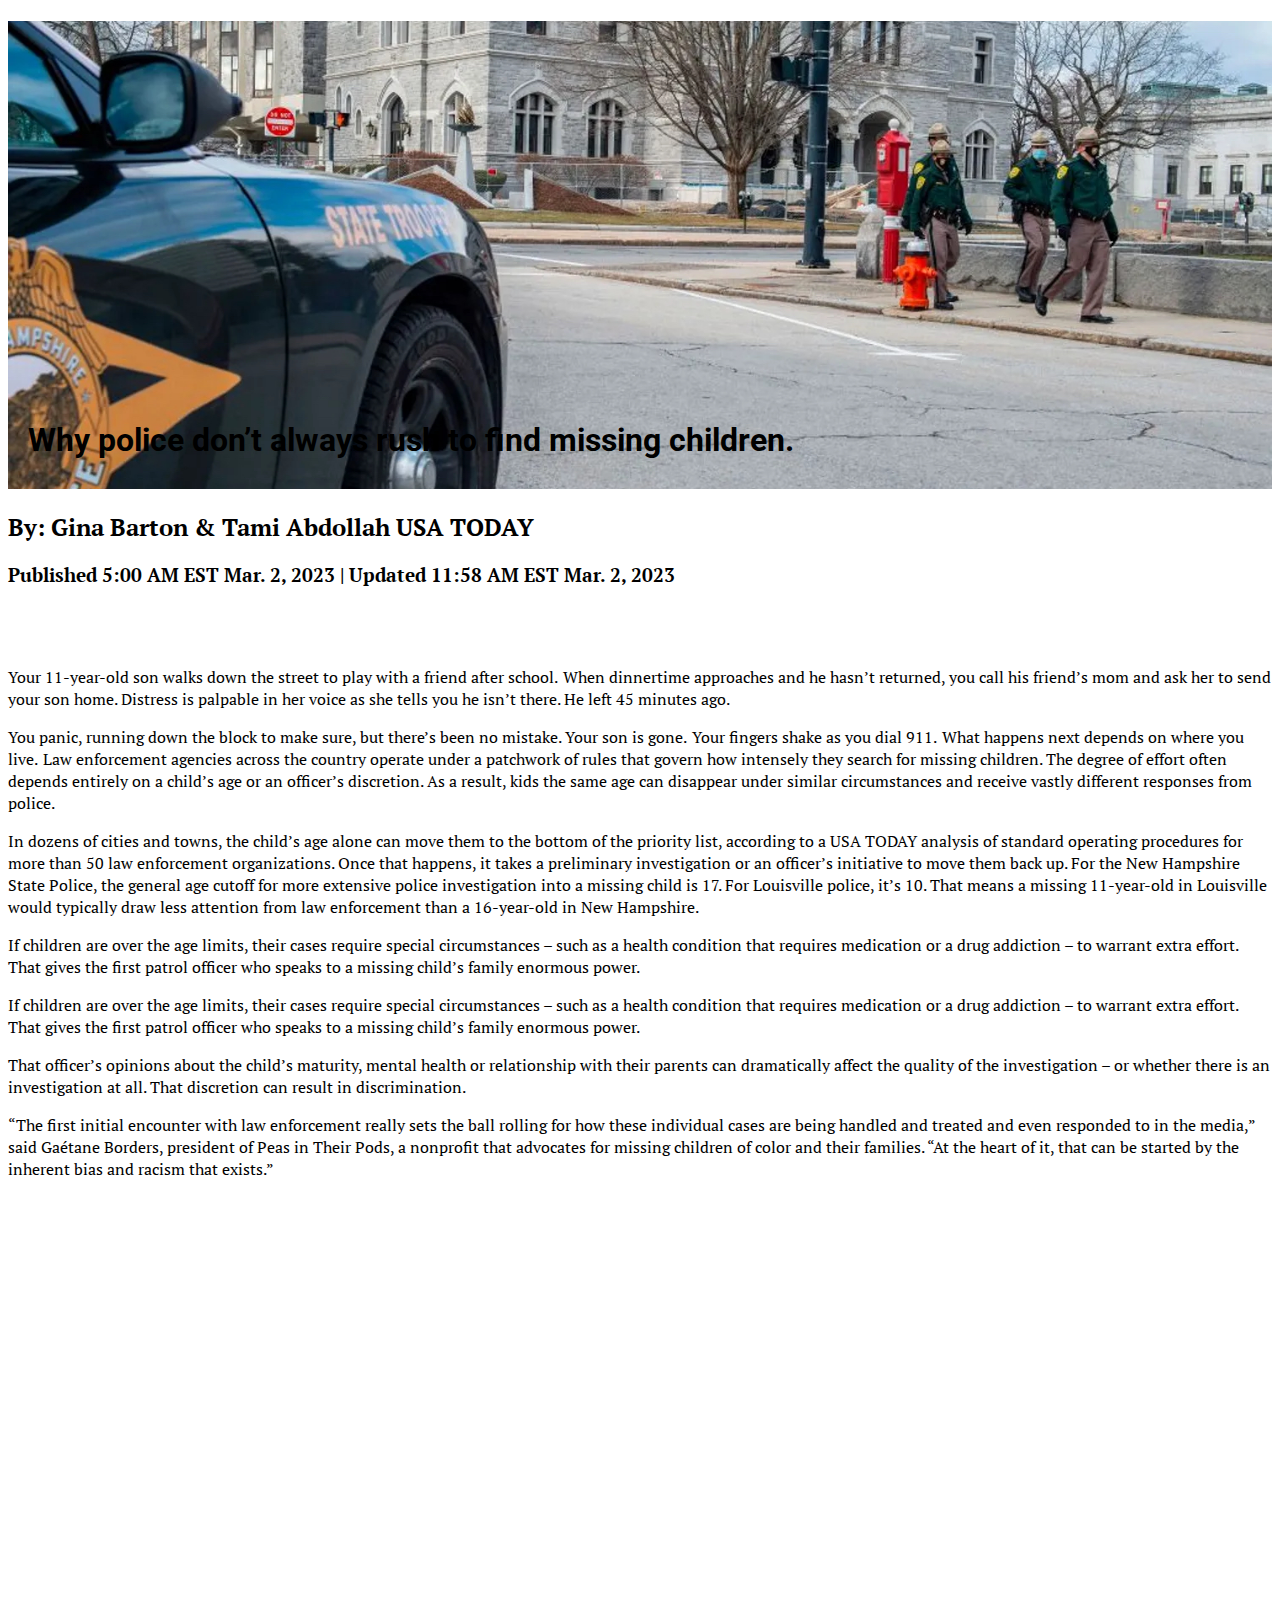
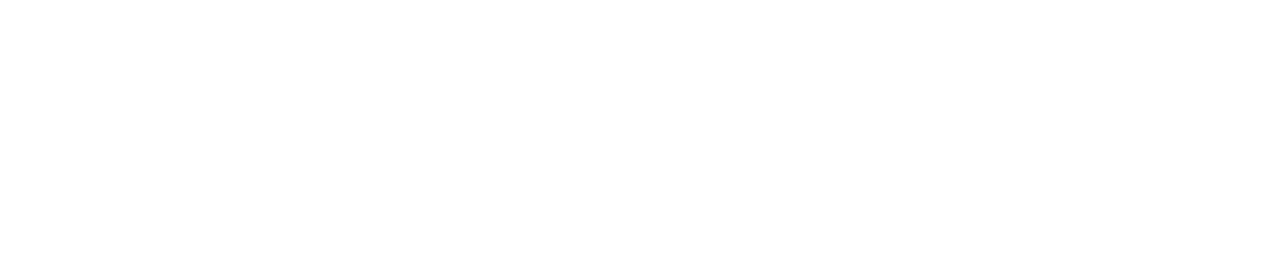
==== final-project/index.html @ adb97a61 "updatess" ====
<!DOCTYPE html>
<html lang="en">
    
<head>
<meta charset="utf-8">
<meta name="viewport" content="width=device-width, initial-scale=1, shrink-to-fit=no">
<meta name="description" content= "In dozens of cities and towns, a missing child’s age alone can move them to the bottom of the priority list for police.">
    <title> Tara Goldstein Final Project</title>
    
<!-- Bootstrap CSS and JavaScript -->
<link href="https://cdn.jsdelivr.net/npm/bootstrap@5.0.1/dist/css/bootstrap.min.css" rel="stylesheet" integrity="sha384-+0n0xVW2eSR5OomGNYDnhzAbDsOXxcvSN1TPprVMTNDbiYZCxYbOOl7+AMvyTG2x" crossorigin="anonymous">
<script src="https://cdn.jsdelivr.net/npm/bootstrap@5.0.1/dist/js/bootstrap.bundle.min.js" integrity="sha384-gtEjrD/SeCtmISkJkNUaaKMoLD0//ElJ19smozuHV6z3Iehds+3Ulb9Bn9Plx0x4" crossorigin="anonymous"></script>
<link rel="stylesheet" href="https://cdn.jsdelivr.net/npm/bootstrap-icons@1.5.0/font/bootstrap-icons.css">

<link rel="preconnect" href="https://fonts.googleapis.com">
<link rel="preconnect" href="https://fonts.gstatic.com" crossorigin>
<link href="https://fonts.googleapis.com/css2?family=PT+Serif&family=Roboto:wght@500&display=swap" rel="stylesheet">

<link href="style.css" rel="stylesheet">

</head>
    
<body>
    
    <div class="container-fluid topper">
        <div class="row">
            <div class="col">
                <h1>Why police don’t always rush to find missing children.</h1> 
            </div>
        </div>
    </div>
    
    <div class= "container body"> 
        <div class="row">
            <div class="col"> </div>
    <h2> By: Gina Barton & Tami Abdollah USA TODAY </h2>
    <h3> Published 5:00 AM EST Mar. 2, 2023 | Updated 11:58 AM EST Mar. 2, 2023 </h3>
            <br>
            <br>
        <p>Your 11-year-old son walks down the street to play with a friend after school.   When dinnertime approaches and he hasn’t returned, you call his friend’s mom and ask her to send your son home. Distress is palpable in her voice as she tells you he isn’t there. He left 45 minutes ago.</p>

            <p>You panic, running down the block to make sure, but there’s been no mistake. Your son is gone.   Your fingers shake as you dial 911.   What happens next depends on where you live.   Law enforcement agencies across the country operate under a patchwork of rules that govern how intensely they search for missing children. The degree of effort often depends entirely on a child’s age or an officer’s discretion. As a result, kids the same age can disappear under similar circumstances and receive vastly different responses from police.</p>
            
            <p>In dozens of cities and towns, the child’s age alone can move them to the bottom of the priority list, according to a USA TODAY analysis of standard operating procedures for more than 50 law enforcement organizations. Once that happens, it takes a preliminary investigation or an officer’s initiative to move them back up. For the New Hampshire State Police, the general age cutoff for more extensive police investigation into a missing child is 17. For Louisville police, it’s 10. That means a missing 11-year-old in Louisville would typically draw less attention from law enforcement than a 16-year-old in New Hampshire.</p>

            <p>If children are over the age limits, their cases require special circumstances – such as a health condition that requires medication or a drug addiction – to warrant extra effort. That gives the first patrol officer who speaks to a missing child’s family enormous power.</p>

            <p>If children are over the age limits, their cases require special circumstances – such as a health condition that requires medication or a drug addiction – to warrant extra effort. That gives the first patrol officer who speaks to a missing child’s family enormous power.</p>  

            <p>That officer’s opinions about the child’s maturity, mental health or relationship with their parents can dramatically affect the quality of the investigation – or whether there is an investigation at all. That discretion can result in discrimination.</p>  

            <p>“The first initial encounter with law enforcement really sets the ball rolling for how these individual cases are being handled and treated and even responded to in the media,” said Gaétane Borders, president of Peas in Their Pods, a nonprofit that advocates for missing children of color and their families.  “At the heart of it, that can be started by the inherent bias and racism that exists.”  </p>
    </div>
         </div>
    
    
    
    
    <iframe src='https://cdn.knightlab.com/libs/timeline3/latest/embed/index.html?source=1-eSvM4ATplZU1wriOoy-q2XHXHst2u7ScorMmj0eoJI&font=Default&lang=en&initial_zoom=2&height=650' width='100%' height='650' webkitallowfullscreen mozallowfullscreen allowfullscreen frameborder='0'></iframe>
    
    
</body>
    
</html>
---- final-project/style.css ----
@media { 


    .lead {
        width: 100%
    }

    .topper {
        background-image: url(8d060352-dba2-4e14-9d0f-990b9d16fed7-GettyImages-1230638928.jpg) ;
        background-size: cover ;
        background-position: center
    }


    h1 {
        padding: 400px 0px 30px 20px; 
        font-family: 'Roboto', sans-serif;
    }


    .body {
        font-family: 'PT Serif', serif;
    }







}








@media (min-width:576px) {
    
}


@media (min-width:992px) { 
might not need 
}


@media (min-width:1200px) {
    
    
}
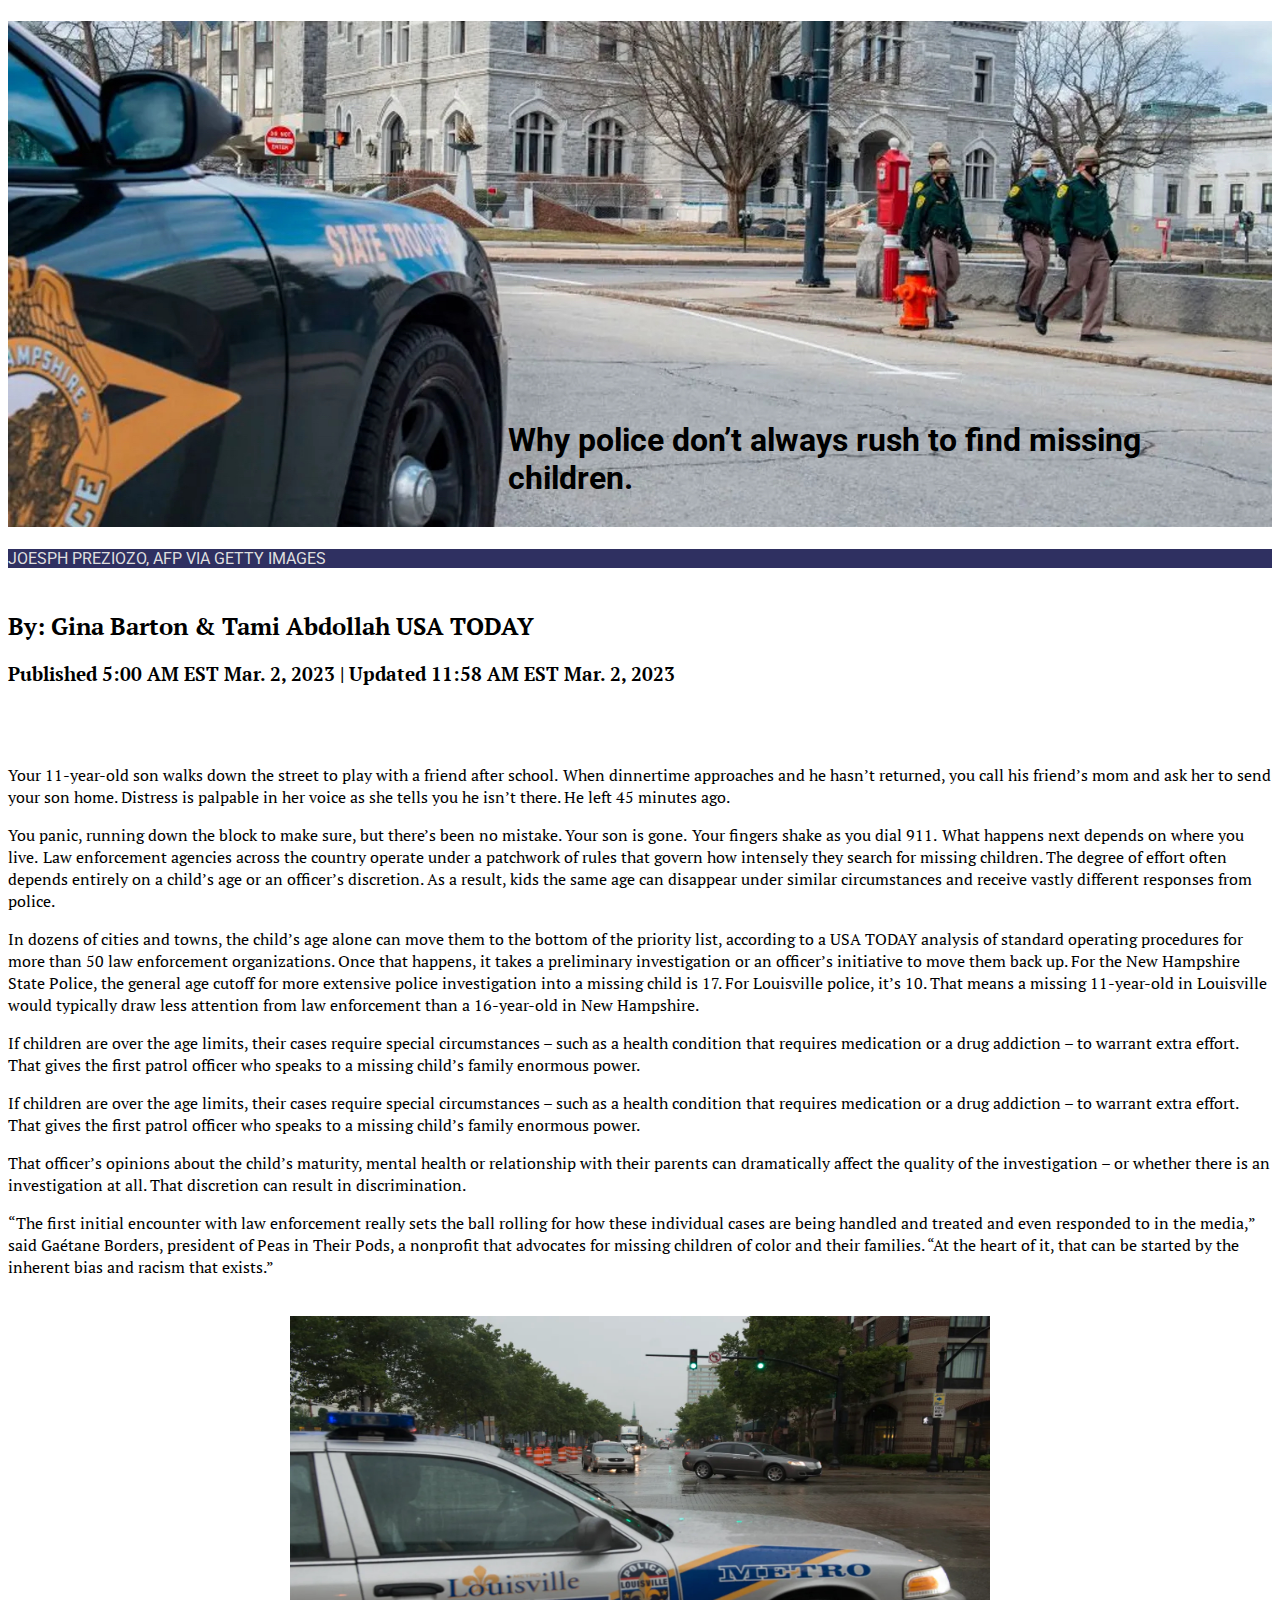
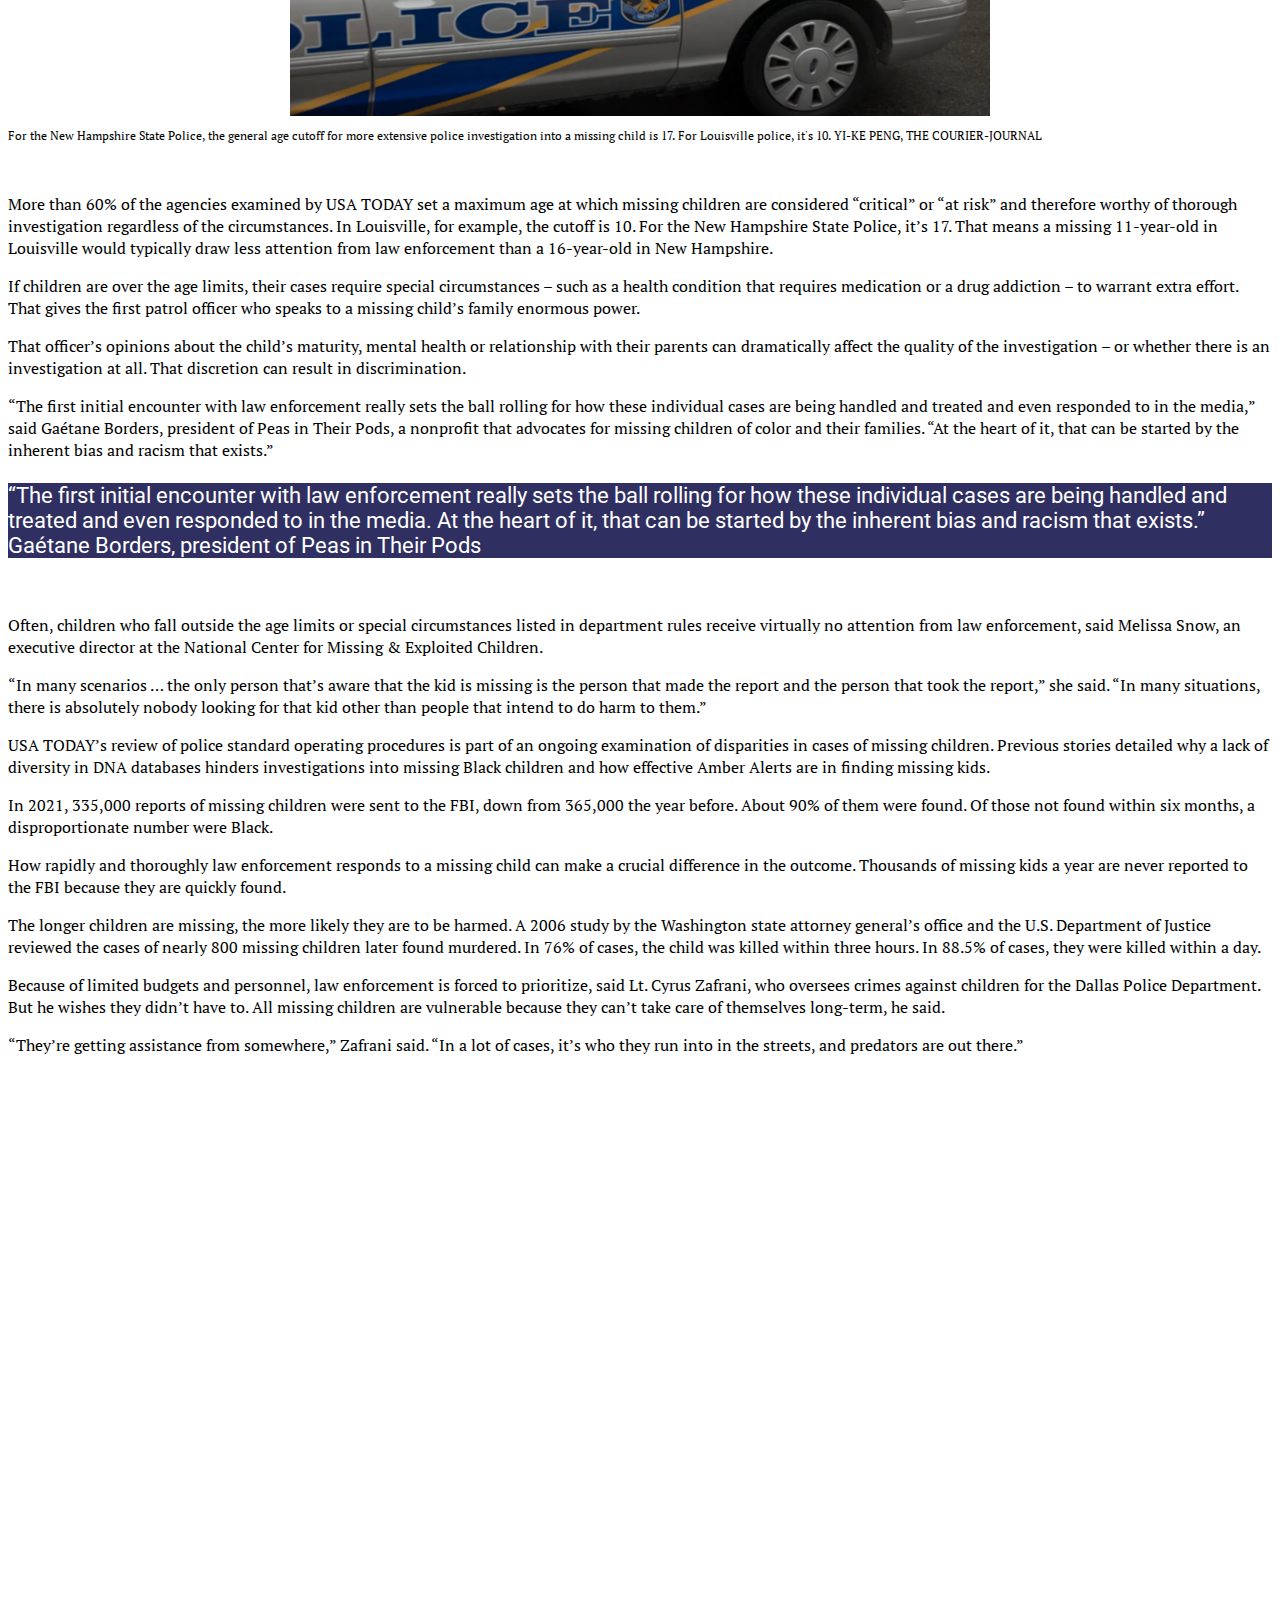
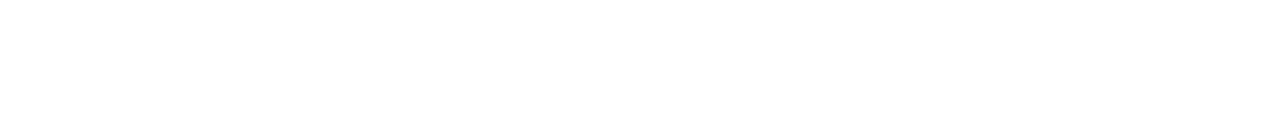
==== commit f4b22d25: "neww" ====
--- a/final-project/index.html
+++ b/final-project/index.html
@@ -24,15 +24,22 @@
     
     <div class="container-fluid topper">
         <div class="row">
-            <div class="col">
+            <div class="col-sm-12">
                 <h1>Why police don’t always rush to find missing children.</h1> 
             </div>
         </div>
     </div>
     
+     <div class="row" id="navigation">
+        <div class="col" >
+            JOESPH PREZIOZO, AFP VIA GETTY IMAGES
+         </div>
+         </div>
+            
     <div class= "container body"> 
         <div class="row">
             <div class="col"> </div>
+            <br>
     <h2> By: Gina Barton & Tami Abdollah USA TODAY </h2>
     <h3> Published 5:00 AM EST Mar. 2, 2023 | Updated 11:58 AM EST Mar. 2, 2023 </h3>
             <br>
@@ -50,11 +57,45 @@
             <p>That officer’s opinions about the child’s maturity, mental health or relationship with their parents can dramatically affect the quality of the investigation – or whether there is an investigation at all. That discretion can result in discrimination.</p>  
 
             <p>“The first initial encounter with law enforcement really sets the ball rolling for how these individual cases are being handled and treated and even responded to in the media,” said Gaétane Borders, president of Peas in Their Pods, a nonprofit that advocates for missing children of color and their families.  “At the heart of it, that can be started by the inherent bias and racism that exists.”  </p>
+            <br>
     </div>
+         <img src=lousiville-cop.jpg alt="Cop Car" width="700" height="400" class="center">
+         <p class= "caption"> For the New Hampshire State Police, the general age cutoff for more extensive police investigation into a missing child is 17. For Louisville police, it's 10. YI-KE PENG, THE COURIER-JOURNAL </p>
+        <br>
          </div>
     
+    <div class= "container body"> 
+        <div class="row">
+            <div class="col"> </div>
+        <p>More than 60% of the agencies examined by USA TODAY set a maximum age at which missing children are considered “critical” or “at risk” and therefore worthy of thorough investigation regardless of the circumstances. In Louisville, for example, the cutoff is 10. For the New Hampshire State Police, it’s 17. That means a missing 11-year-old in Louisville would typically draw less attention from law enforcement than a 16-year-old in New Hampshire.  </p>
+        <p>If children are over the age limits, their cases require special circumstances – such as a health condition that requires medication or a drug addiction – to warrant extra effort. That gives the first patrol officer who speaks to a missing child’s family enormous power.  </p>
+        <p>That officer’s opinions about the child’s maturity, mental health or relationship with their parents can dramatically affect the quality of the investigation – or whether there is an investigation at all. That discretion can result in discrimination.  </p>
+        <p>“The first initial encounter with law enforcement really sets the ball rolling for how these individual cases are being handled and treated and even responded to in the media,” said Gaétane Borders, president of Peas in Their Pods, a nonprofit that advocates for missing children of color and their families.  “At the heart of it, that can be started by the inherent bias and racism that exists.”  </p>
+        </div> </div>
     
     
+     <div class= "container pullquote"> 
+        <div class="row">
+            <div class="col"> </div>
+            <p>“The first initial encounter with law enforcement really sets the ball rolling for how these individual cases are being handled and treated and even responded to in the media. At the heart of it, that can be started by the inherent bias and racism that exists.”  
+                Gaétane Borders, president of Peas in Their Pods </p>
+        </div> </div>
+    <br> 
+    
+     <div class= "container body"> 
+        <div class="row">
+            <div class="col"> </div>
+            <p>Often, children who fall outside the age limits or special circumstances listed in department rules receive virtually no attention from law enforcement, said Melissa Snow, an executive director at the National Center for Missing & Exploited Children.  </p>
+            <p>“In many scenarios … the only person that’s aware that the kid is missing is the person that made the report and the person that took the report,” she said. “In many situations, there is absolutely nobody looking for that kid other than people that intend to do harm to them.” </p>
+            <p>USA TODAY’s review of police standard operating procedures is part of an ongoing examination of disparities in cases of missing children. Previous stories detailed why a lack of diversity in DNA databases hinders investigations into missing Black children and how effective Amber Alerts are in finding missing kids.    </p>
+            <p>In 2021, 335,000 reports of missing children were sent to the FBI, down from 365,000 the year before. About 90% of them were found. Of those not found within six months, a disproportionate number were Black. </p>
+            <p>How rapidly and thoroughly law enforcement responds to a missing child can make a crucial difference in the outcome. Thousands of missing kids a year are never reported to the FBI because they are quickly found.  </p>
+            <p>The longer children are missing, the more likely they are to be harmed. A 2006 study by the Washington state attorney general’s office and the U.S. Department of Justice reviewed the cases of nearly 800 missing children later found murdered. In 76% of cases, the child was killed within three hours. In 88.5% of cases, they were killed within a day.    </p>
+            <p>Because of limited budgets and personnel, law enforcement is forced to prioritize, said Lt. Cyrus Zafrani, who oversees crimes against children for the Dallas Police Department. But he wishes they didn’t have to. All missing children are vulnerable because they can’t take care of themselves long-term, he said. </p>
+            <p>“They’re getting assistance from somewhere,” Zafrani said. “In a lot of cases, it’s who they run into in the streets, and predators are out there.”    </p>
+     
+            
+        </div> </div>
     
     <iframe src='https://cdn.knightlab.com/libs/timeline3/latest/embed/index.html?source=1-eSvM4ATplZU1wriOoy-q2XHXHst2u7ScorMmj0eoJI&font=Default&lang=en&initial_zoom=2&height=650' width='100%' height='650' webkitallowfullscreen mozallowfullscreen allowfullscreen frameborder='0'></iframe>
     
--- a/final-project/style.css
+++ b/final-project/style.css
@@ -10,28 +10,47 @@
         background-size: cover ;
         background-position: center
     }
-
-
+    
     h1 {
-        padding: 400px 0px 30px 20px; 
+        padding: 400px 0px 30px 500px; 
         font-family: 'Roboto', sans-serif;
+    }
+    
+     #navigation {
+        background-color: #2f3061 ;
+        color: #dfdfdf ;
+        font-family: 'Roboto', sans-serif;   
     }
 
 
-    .body {
+ .body {
         font-family: 'PT Serif', serif;
     }
 
 
-
-
-
-
-
+.center {
+  display: block;
+  margin-left: auto;
+  margin-right: auto;
 }
-
-
-
+    
+    .caption {
+        font-size: 12px ;
+        align-content: center ;
+    }
+    
+    .pullquote {
+        background-color: #2f3061 ;
+        color: white ;
+        font-size: 22px ;
+        font-family: 'Roboto', sans-serif;
+    }
+    
+   
+    
+    
+    
+}
 
 
 
@@ -43,7 +62,8 @@
 
 
 @media (min-width:992px) { 
-might not need 
+
+    
 }
 
 
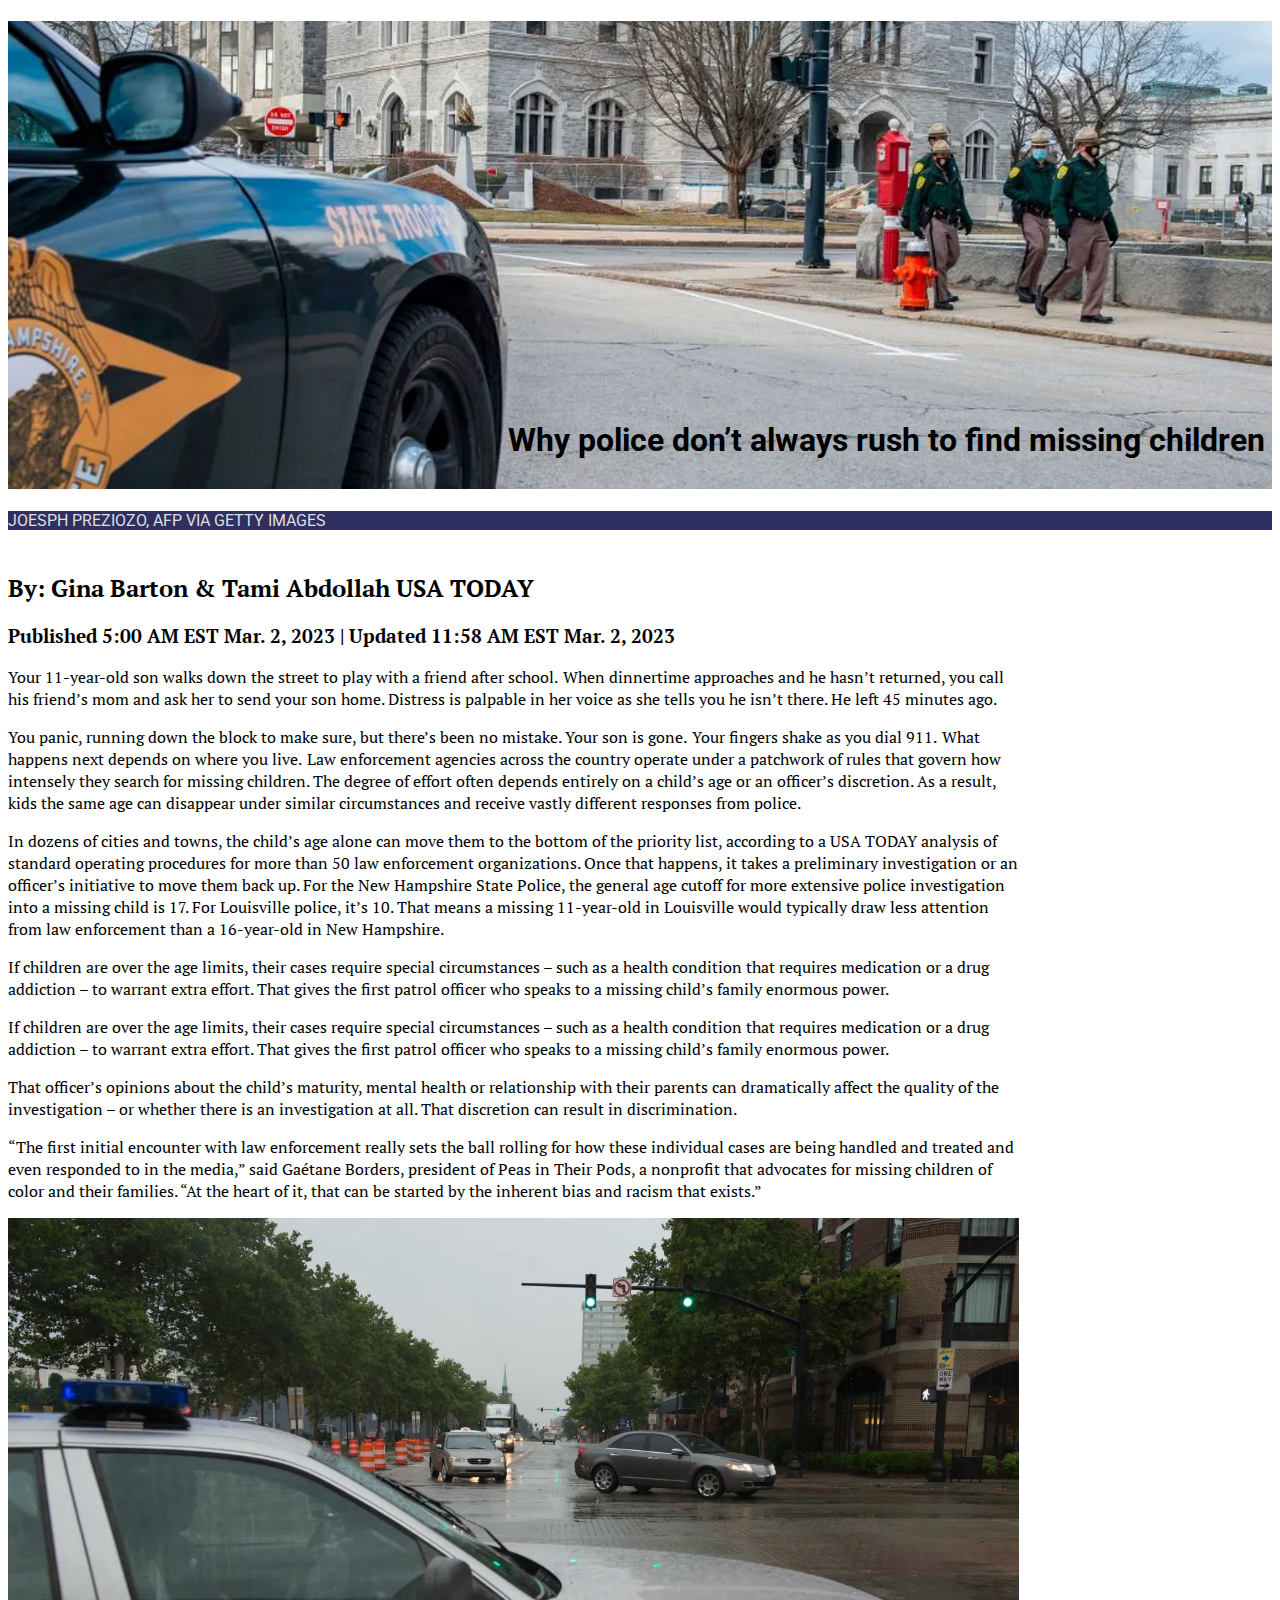
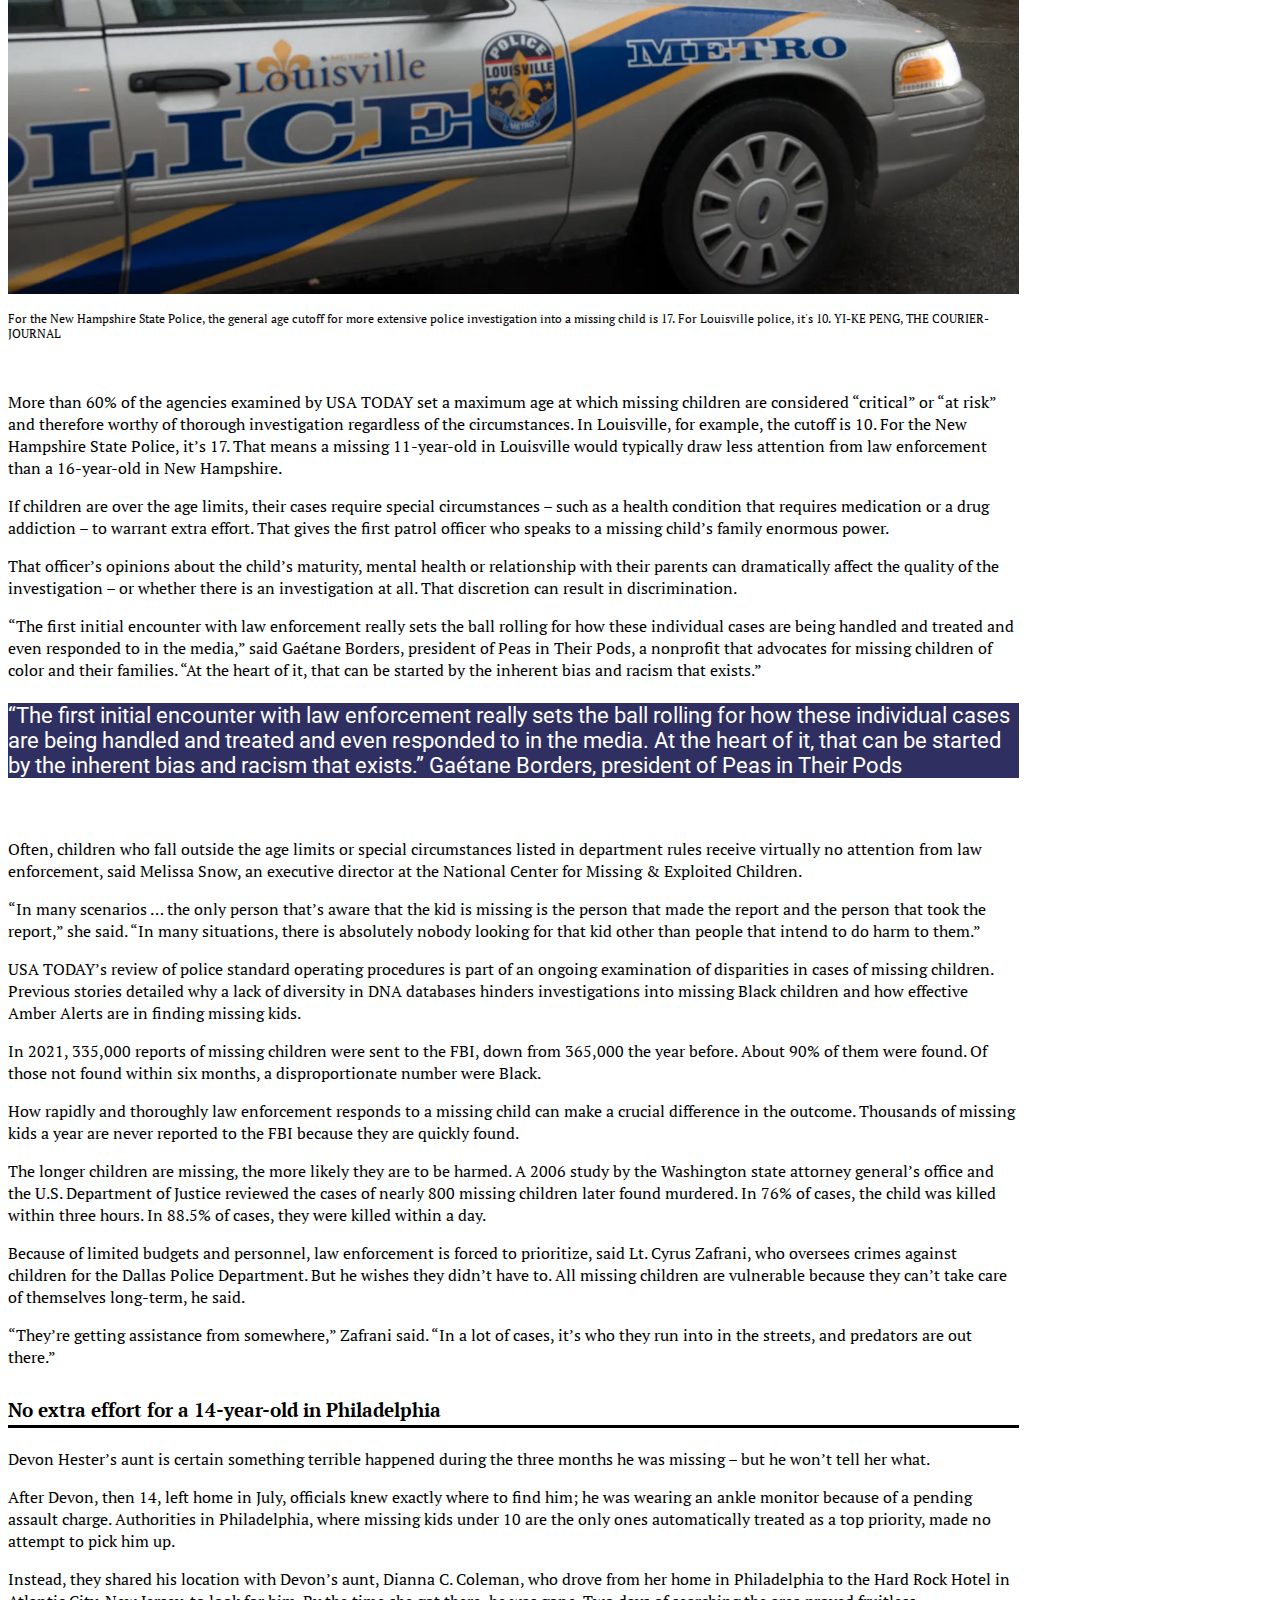
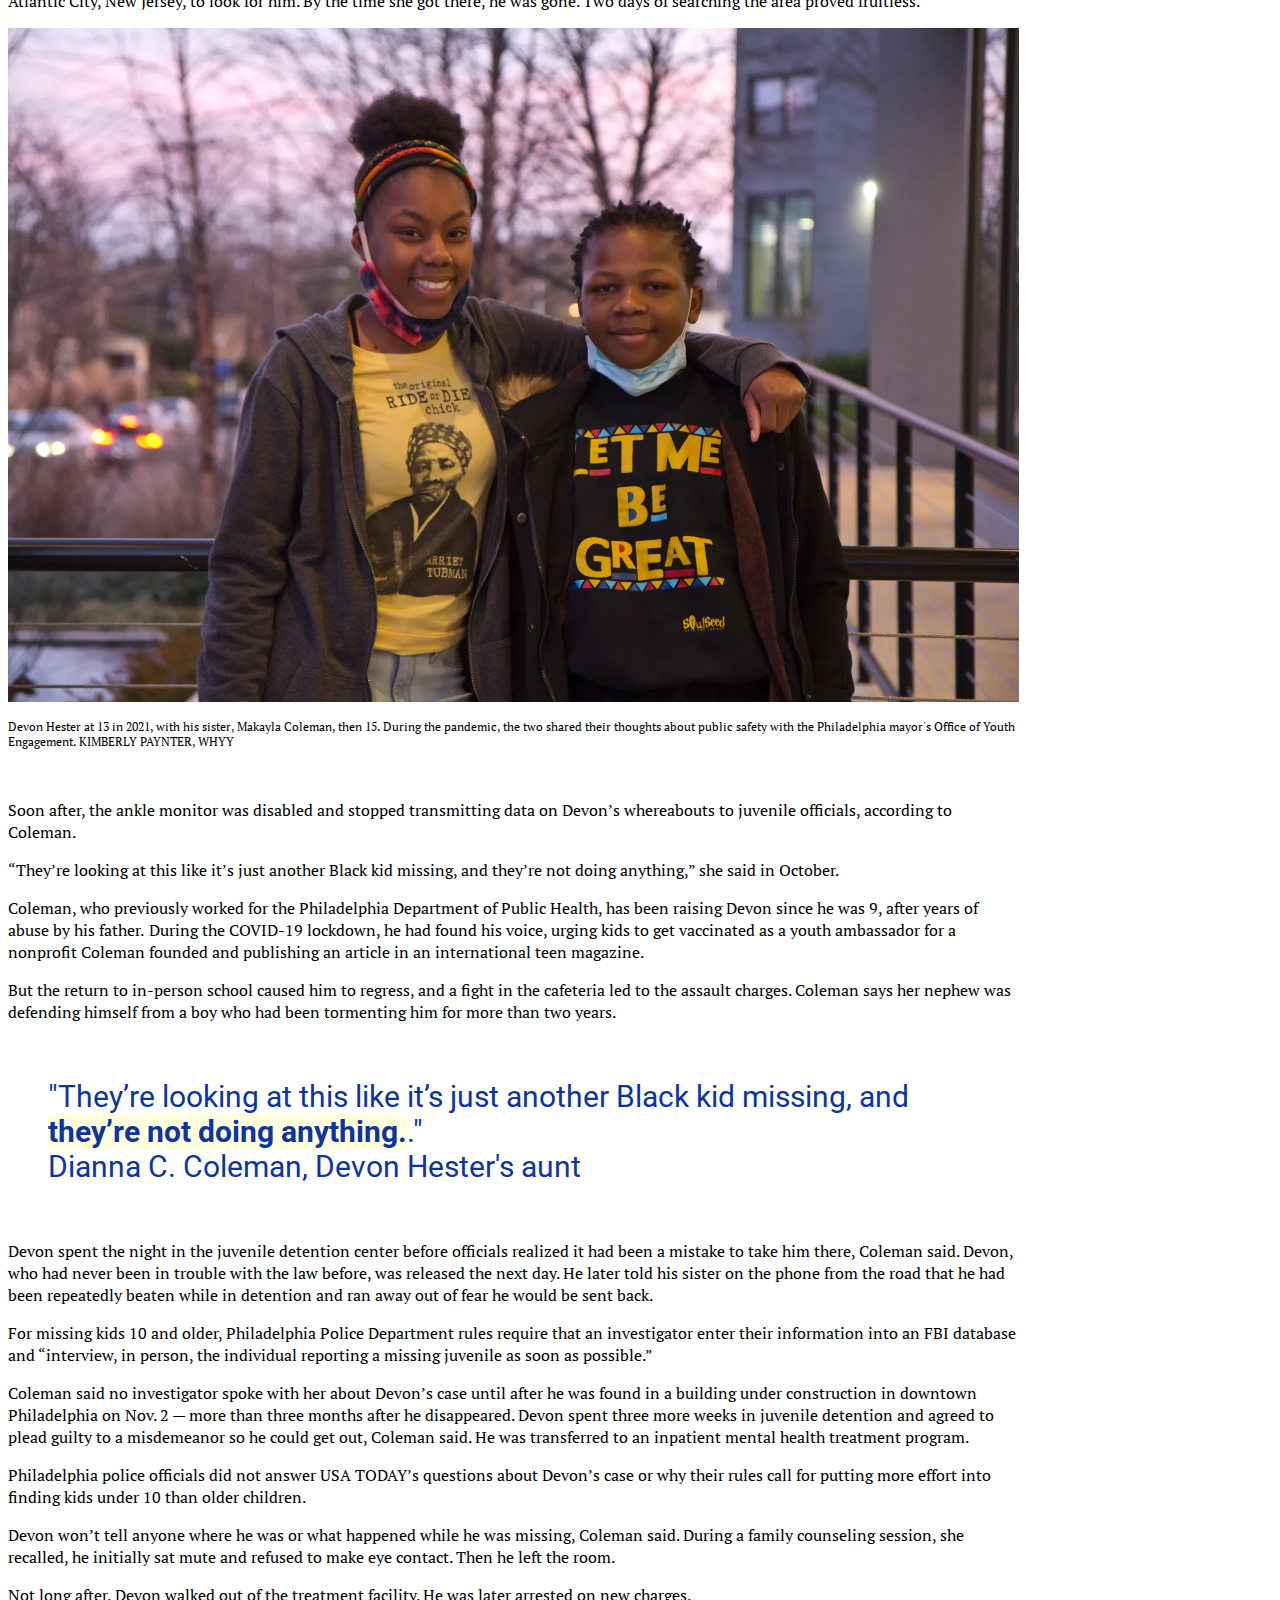
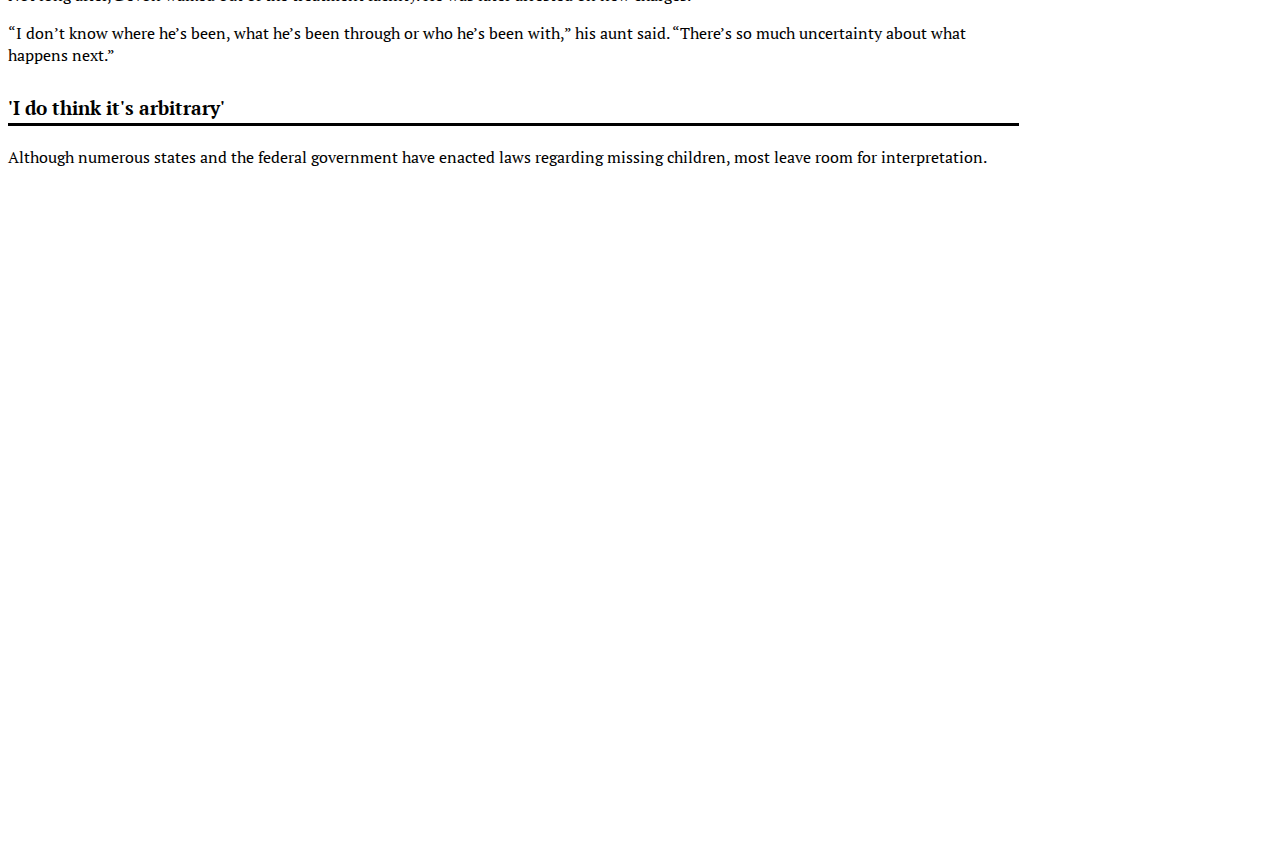
==== commit 471044ad: "aftermeet" ====
--- a/final-project/index.html
+++ b/final-project/index.html
@@ -25,7 +25,7 @@
     <div class="container-fluid topper">
         <div class="row">
             <div class="col-sm-12">
-                <h1>Why police don’t always rush to find missing children.</h1> 
+                <h1>Why police don’t always rush to find missing children </h1> 
             </div>
         </div>
     </div>
@@ -36,14 +36,12 @@
          </div>
          </div>
             
-    <div class= "container body"> 
+    <div class="container body"> 
         <div class="row">
-            <div class="col"> </div>
+            <div class="col"> 
             <br>
     <h2> By: Gina Barton & Tami Abdollah USA TODAY </h2>
     <h3> Published 5:00 AM EST Mar. 2, 2023 | Updated 11:58 AM EST Mar. 2, 2023 </h3>
-            <br>
-            <br>
         <p>Your 11-year-old son walks down the street to play with a friend after school.   When dinnertime approaches and he hasn’t returned, you call his friend’s mom and ask her to send your son home. Distress is palpable in her voice as she tells you he isn’t there. He left 45 minutes ago.</p>
 
             <p>You panic, running down the block to make sure, but there’s been no mistake. Your son is gone.   Your fingers shake as you dial 911.   What happens next depends on where you live.   Law enforcement agencies across the country operate under a patchwork of rules that govern how intensely they search for missing children. The degree of effort often depends entirely on a child’s age or an officer’s discretion. As a result, kids the same age can disappear under similar circumstances and receive vastly different responses from police.</p>
@@ -57,34 +55,19 @@
             <p>That officer’s opinions about the child’s maturity, mental health or relationship with their parents can dramatically affect the quality of the investigation – or whether there is an investigation at all. That discretion can result in discrimination.</p>  
 
             <p>“The first initial encounter with law enforcement really sets the ball rolling for how these individual cases are being handled and treated and even responded to in the media,” said Gaétane Borders, president of Peas in Their Pods, a nonprofit that advocates for missing children of color and their families.  “At the heart of it, that can be started by the inherent bias and racism that exists.”  </p>
-            <br>
-    </div>
-         <img src=lousiville-cop.jpg alt="Cop Car" width="700" height="400" class="center">
+            
+         <img src=lousiville-cop.jpg alt="Cop Car">
          <p class= "caption"> For the New Hampshire State Police, the general age cutoff for more extensive police investigation into a missing child is 17. For Louisville police, it's 10. YI-KE PENG, THE COURIER-JOURNAL </p>
         <br>
-         </div>
-    
-    <div class= "container body"> 
-        <div class="row">
-            <div class="col"> </div>
         <p>More than 60% of the agencies examined by USA TODAY set a maximum age at which missing children are considered “critical” or “at risk” and therefore worthy of thorough investigation regardless of the circumstances. In Louisville, for example, the cutoff is 10. For the New Hampshire State Police, it’s 17. That means a missing 11-year-old in Louisville would typically draw less attention from law enforcement than a 16-year-old in New Hampshire.  </p>
         <p>If children are over the age limits, their cases require special circumstances – such as a health condition that requires medication or a drug addiction – to warrant extra effort. That gives the first patrol officer who speaks to a missing child’s family enormous power.  </p>
         <p>That officer’s opinions about the child’s maturity, mental health or relationship with their parents can dramatically affect the quality of the investigation – or whether there is an investigation at all. That discretion can result in discrimination.  </p>
         <p>“The first initial encounter with law enforcement really sets the ball rolling for how these individual cases are being handled and treated and even responded to in the media,” said Gaétane Borders, president of Peas in Their Pods, a nonprofit that advocates for missing children of color and their families.  “At the heart of it, that can be started by the inherent bias and racism that exists.”  </p>
-        </div> </div>
-    
-    
-     <div class= "container pullquote"> 
-        <div class="row">
-            <div class="col"> </div>
+                    <div class="pullquote"> 
             <p>“The first initial encounter with law enforcement really sets the ball rolling for how these individual cases are being handled and treated and even responded to in the media. At the heart of it, that can be started by the inherent bias and racism that exists.”  
                 Gaétane Borders, president of Peas in Their Pods </p>
-        </div> </div>
-    <br> 
-    
-     <div class= "container body"> 
-        <div class="row">
-            <div class="col"> </div>
+                    </div> 
+            <br> 
             <p>Often, children who fall outside the age limits or special circumstances listed in department rules receive virtually no attention from law enforcement, said Melissa Snow, an executive director at the National Center for Missing & Exploited Children.  </p>
             <p>“In many scenarios … the only person that’s aware that the kid is missing is the person that made the report and the person that took the report,” she said. “In many situations, there is absolutely nobody looking for that kid other than people that intend to do harm to them.” </p>
             <p>USA TODAY’s review of police standard operating procedures is part of an ongoing examination of disparities in cases of missing children. Previous stories detailed why a lack of diversity in DNA databases hinders investigations into missing Black children and how effective Amber Alerts are in finding missing kids.    </p>
@@ -93,12 +76,41 @@
             <p>The longer children are missing, the more likely they are to be harmed. A 2006 study by the Washington state attorney general’s office and the U.S. Department of Justice reviewed the cases of nearly 800 missing children later found murdered. In 76% of cases, the child was killed within three hours. In 88.5% of cases, they were killed within a day.    </p>
             <p>Because of limited budgets and personnel, law enforcement is forced to prioritize, said Lt. Cyrus Zafrani, who oversees crimes against children for the Dallas Police Department. But he wishes they didn’t have to. All missing children are vulnerable because they can’t take care of themselves long-term, he said. </p>
             <p>“They’re getting assistance from somewhere,” Zafrani said. “In a lot of cases, it’s who they run into in the streets, and predators are out there.”    </p>
-     
             
-        </div> </div>
+                
+            <h3 class="subhead"> No extra effort for a 14-year-old in Philadelphia  </h3>
+            <p>Devon Hester’s aunt is certain something terrible happened during the three months he was missing – but he won’t tell her what.   </p>
+            <p>After Devon, then 14, left home in July, officials knew exactly where to find him; he was wearing an ankle monitor because of a pending assault charge. Authorities in Philadelphia, where missing kids under 10 are the only ones automatically treated as a top priority, made no attempt to pick him up. </p>
+            <p>Instead, they shared his location with Devon’s aunt, Dianna C. Coleman, who drove from her home in Philadelphia to the Hard Rock Hotel in Atlantic City, New Jersey, to look for him. By the time she got there, he was gone. Two days of searching the area proved fruitless.  </p>
+        <img src=missing.jpg alt="hestergirls">
+          <p class= "caption"> Devon Hester at 13 in 2021, with his sister, Makayla Coleman, then 15. During the pandemic, the two shared their thoughts about public safety with the Philadelphia mayor's Office of Youth Engagement.  KIMBERLY PAYNTER, WHYY
+         </p>
+         <br>
+         <p>Soon after, the ankle monitor was disabled and stopped transmitting data on Devon’s whereabouts to juvenile officials, according to Coleman.</p>
+         <p>“They’re looking at this like it’s just another Black kid missing, and they’re not doing anything,” she said in October.   </p>
+         <p>Coleman, who previously worked for the Philadelphia Department of Public Health, has been raising Devon since he was 9, after years of abuse by his father.  During the COVID-19 lockdown, he had found his voice, urging kids to get vaccinated as a youth ambassador for a nonprofit Coleman founded and publishing an article in an international teen magazine.</p>
+         <p>But the return to in-person school caused him to regress, and a fight in the cafeteria led to the assault charges. Coleman says her nephew was defending himself from a boy who had been tormenting him for more than two years.  </p>
+
+                <div class="pullquote2">
+                "They’re looking at this like it’s just another Black kid missing, and <span id="highlight"> they’re not doing anything.</span>."
+                <br>
+                Dianna C. Coleman, Devon Hester's aunt
+                </div>
+        <p>Devon spent the night in the juvenile detention center before officials realized it had been a mistake to take him there, Coleman said. Devon, who had never been in trouble with the law before, was released the next day. He later told his sister on the phone from the road that he had been repeatedly beaten while in detention and ran away out of fear he would be sent back. </p>
+        <p>For missing kids 10 and older, Philadelphia Police Department rules require that an investigator enter their information into an FBI database and “interview, in person, the individual reporting a missing juvenile as soon as possible.”    </p>
+        <p>Coleman said no investigator spoke with her about Devon’s case until after he was found in a building under construction in downtown Philadelphia on Nov. 2 — more than three months after he disappeared. Devon spent three more weeks in juvenile detention and agreed to plead guilty to a misdemeanor so he could get out, Coleman said. He was transferred to an inpatient mental health treatment program.   </p>
+        <p>Philadelphia police officials did not answer USA TODAY’s questions about Devon’s case or why their rules call for putting more effort into finding kids under 10 than older children.</p>
+        <p>Devon won’t tell anyone where he was or what happened while he was missing, Coleman said. During a family counseling session, she recalled, he initially sat mute and refused to make eye contact. Then he left the room.    </p>
+        <p>Not long after, Devon walked out of the treatment facility. He was later arrested on new charges.  </p>
+        <p>“I don’t know where he’s been, what he’s been through or who he’s been with,” his aunt said. “There’s so much uncertainty about what happens next.”    </p>
+            <h3 class="subhead">'I do think it's arbitrary' </h3>
+            <p> Although numerous states and the federal government have enacted laws regarding missing children, most leave room for interpretation.   </p>
+        
     
     <iframe src='https://cdn.knightlab.com/libs/timeline3/latest/embed/index.html?source=1-eSvM4ATplZU1wriOoy-q2XHXHst2u7ScorMmj0eoJI&font=Default&lang=en&initial_zoom=2&height=650' width='100%' height='650' webkitallowfullscreen mozallowfullscreen allowfullscreen frameborder='0'></iframe>
     
+                
+        </div></div></div>
     
 </body>
     
--- a/final-project/style.css
+++ b/final-project/style.css
@@ -25,14 +25,12 @@
 
  .body {
         font-family: 'PT Serif', serif;
+        width: 80% ;
     }
 
-
-.center {
-  display: block;
-  margin-left: auto;
-  margin-right: auto;
-}
+    img {
+        width: 100% ;
+    }
     
     .caption {
         font-size: 12px ;
@@ -46,6 +44,26 @@
         font-family: 'Roboto', sans-serif;
     }
     
+   
+    .pullquote2 {
+    font-size:30px;
+    font-family: 'Roboto', sans-serif; 
+    align-content: center ;
+    color: #0e34a0 ;
+    padding: 40px ;
+    margin: 0 auto;
+    }
+    
+    #highlight {
+    background-color: lightyellow ;
+    font-weight: bold
+}
+
+    .subhead { 
+    border-bottom: 3px solid black ; 
+    padding: 0px 0px 3px 0px ;
+    margin: 30px 0px 20px 0px ;
+    }
    
     
     
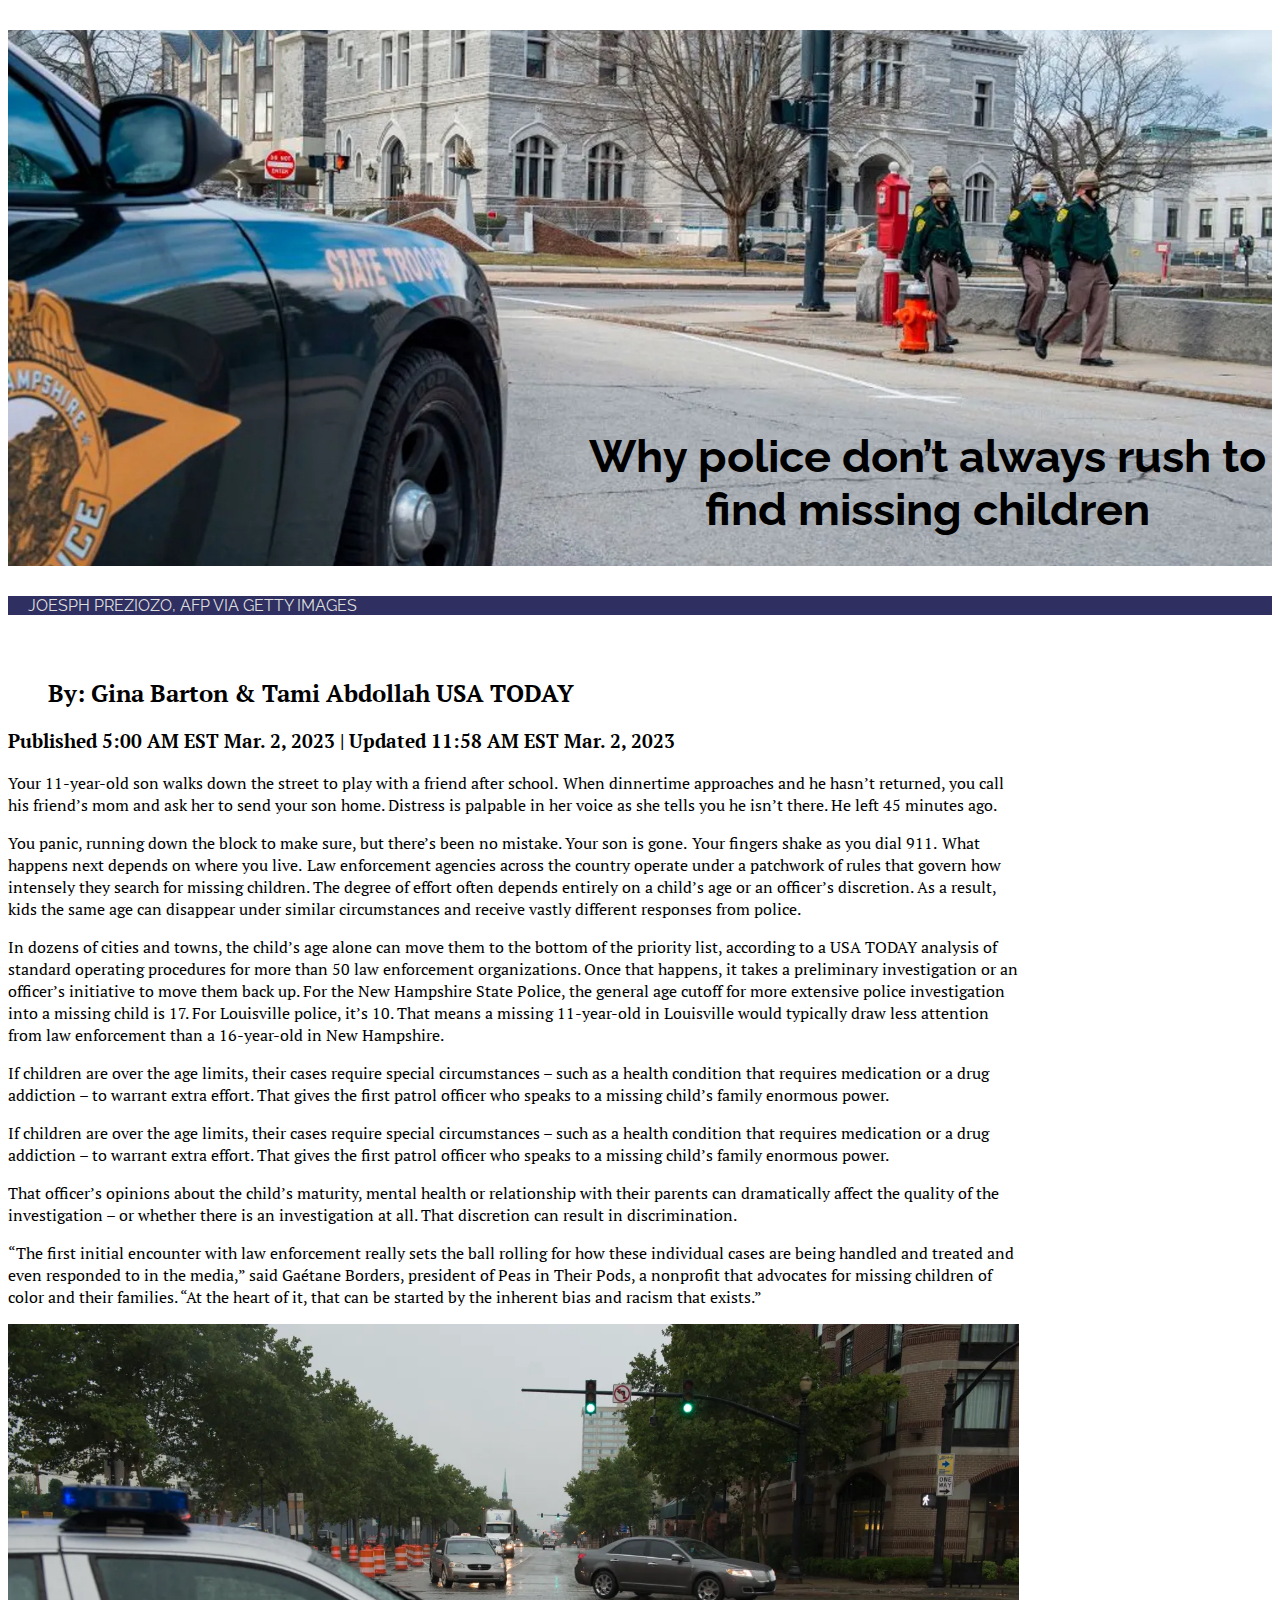
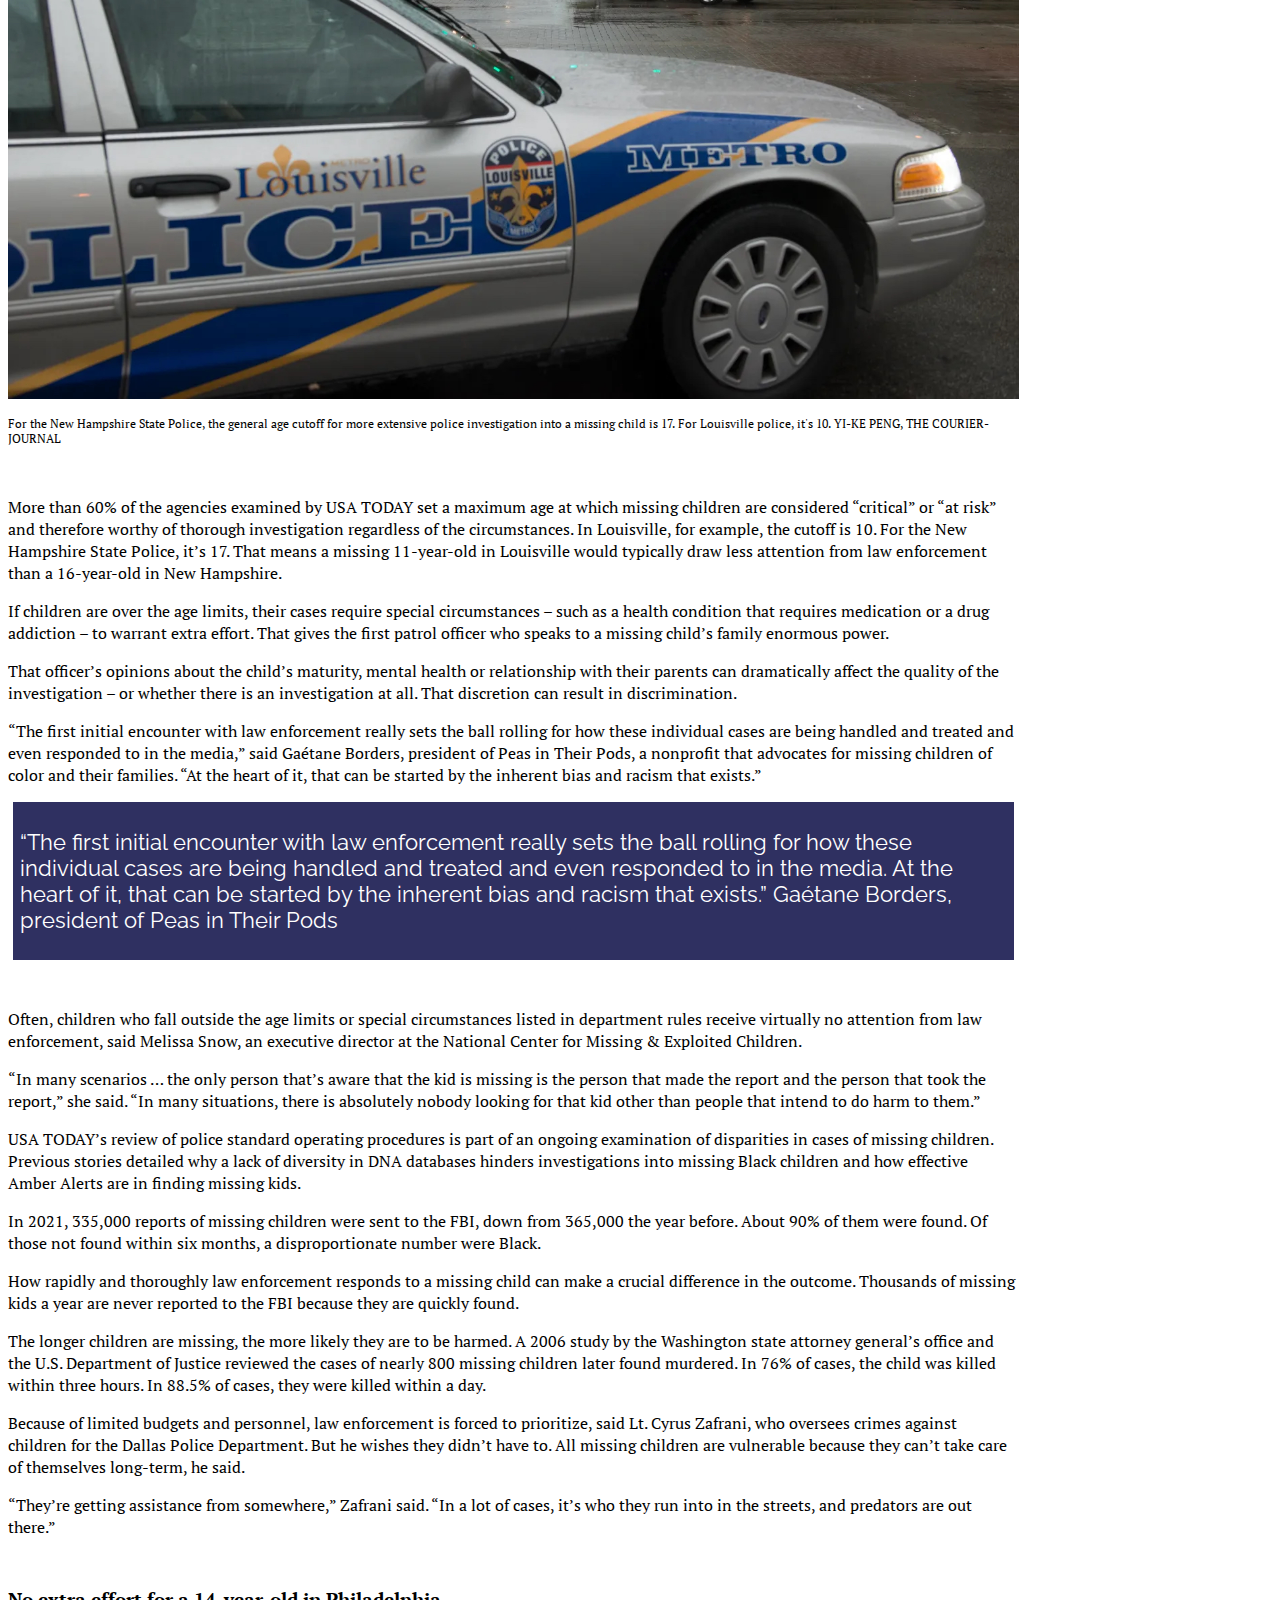
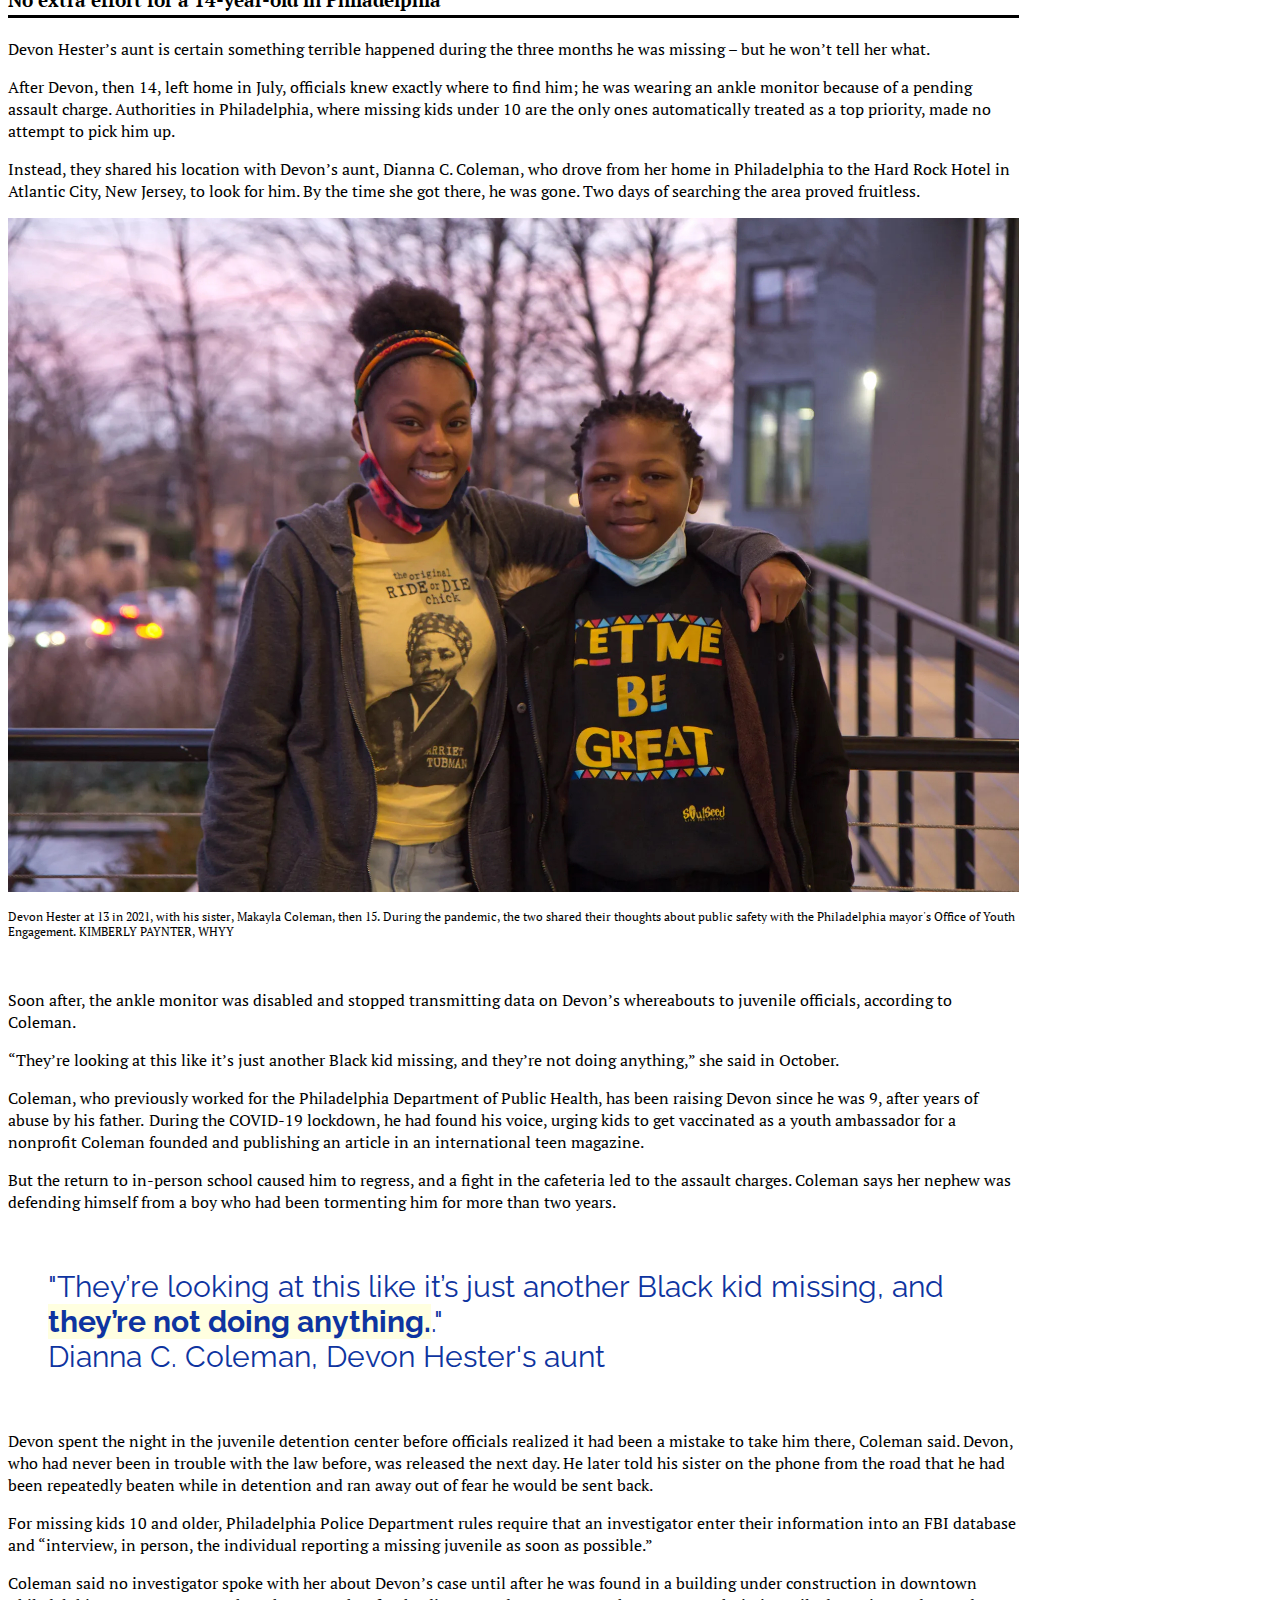
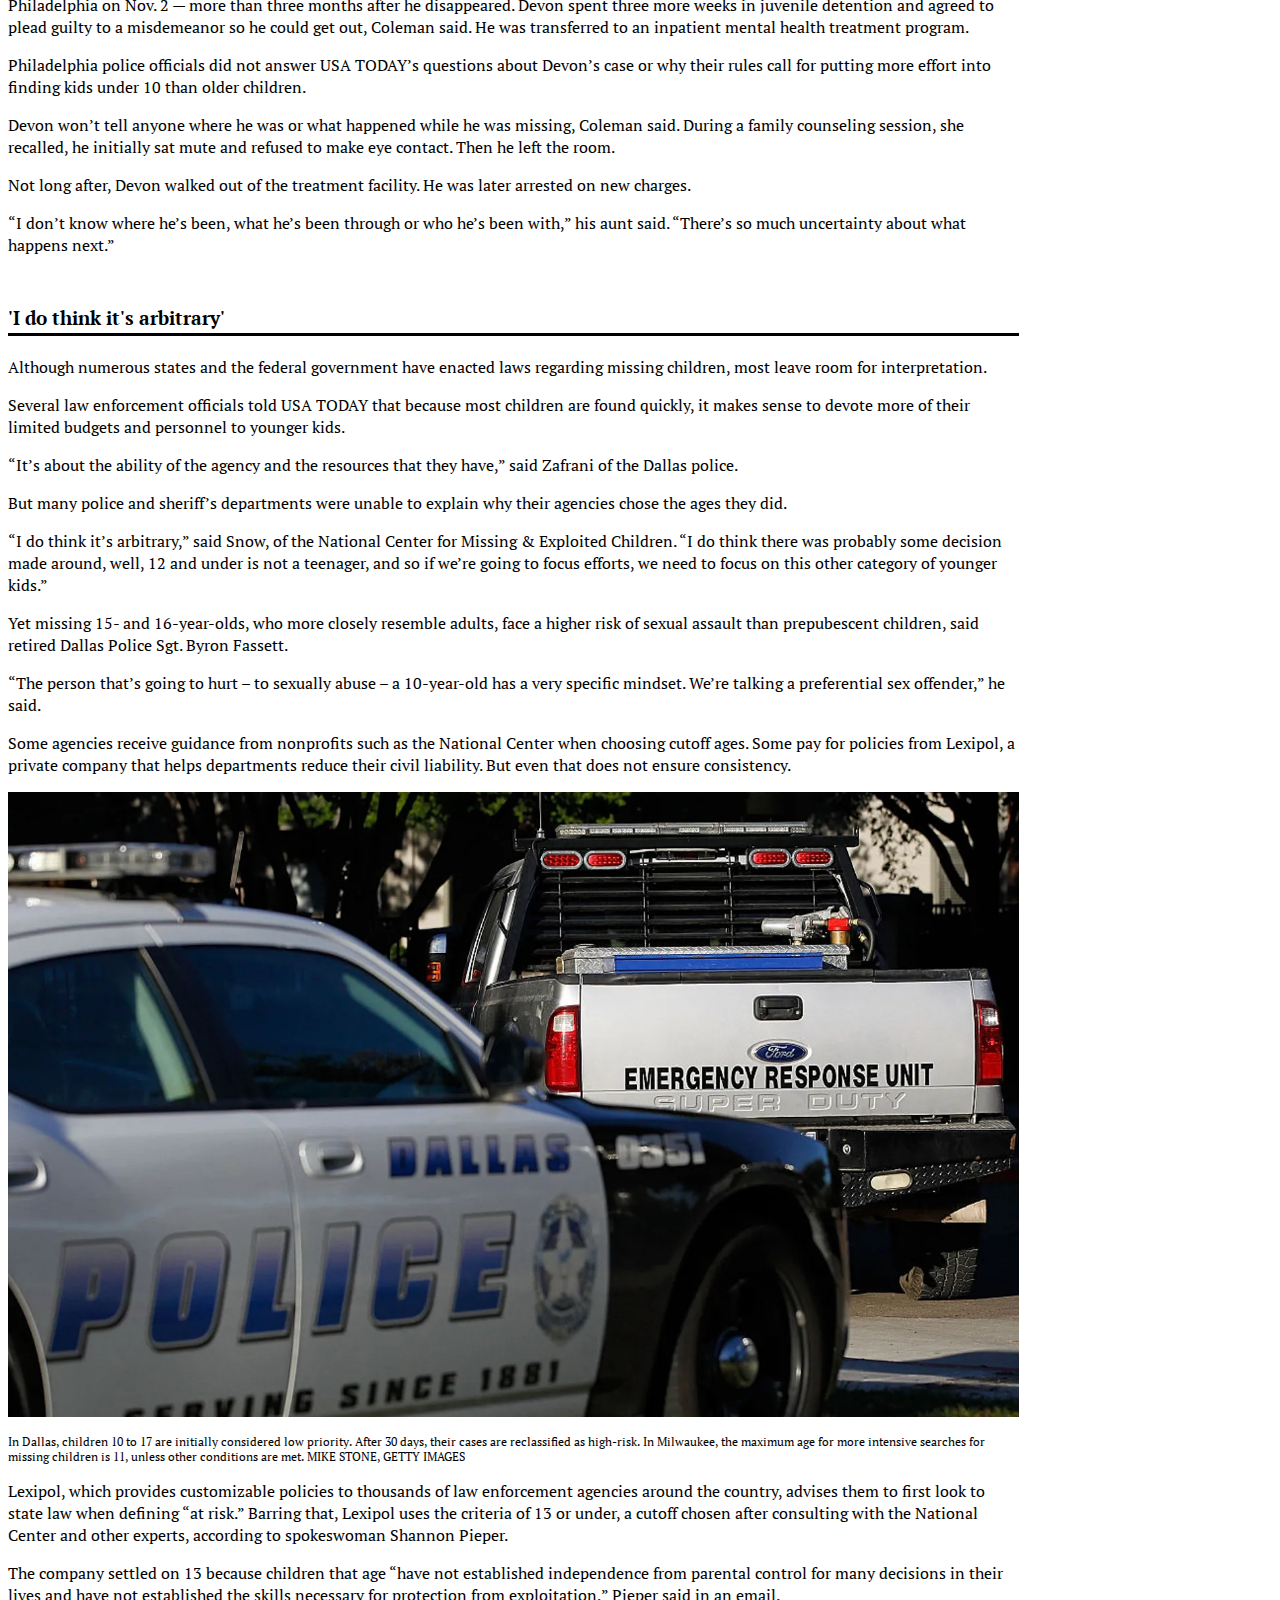
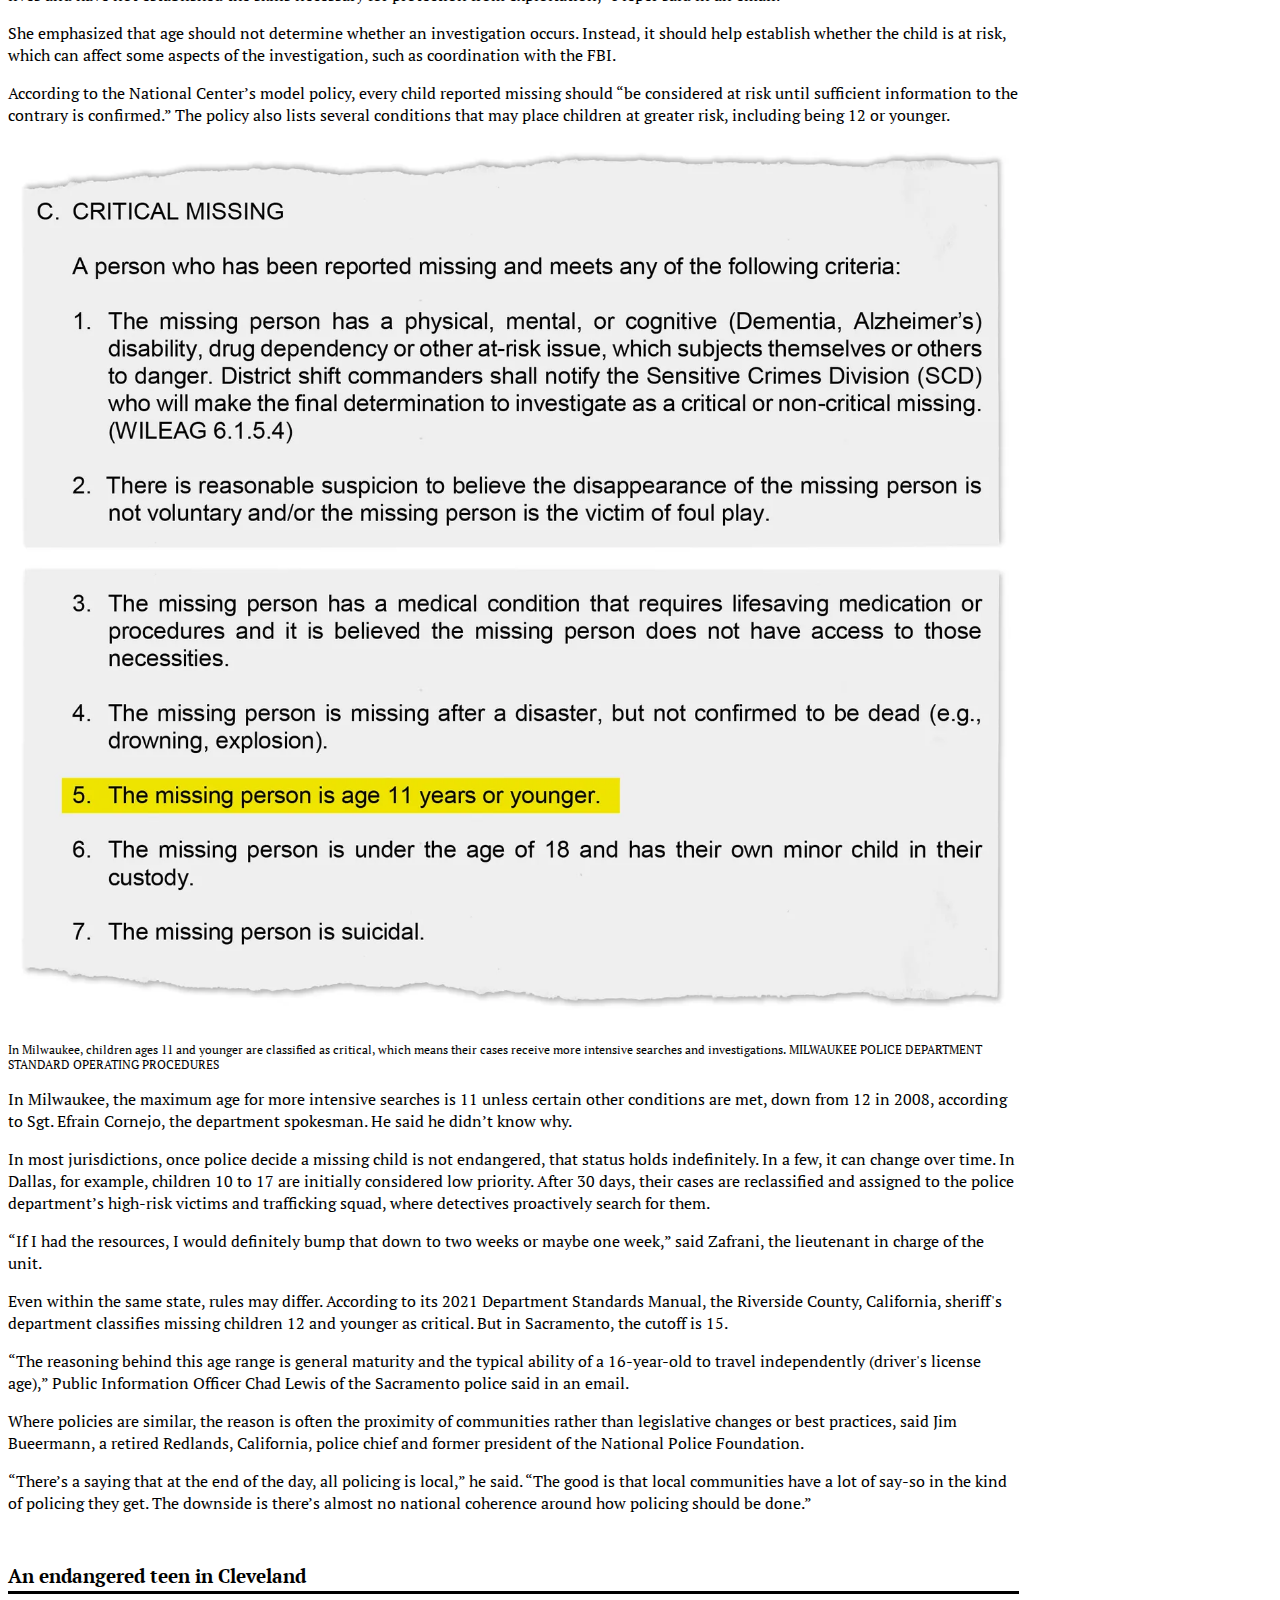
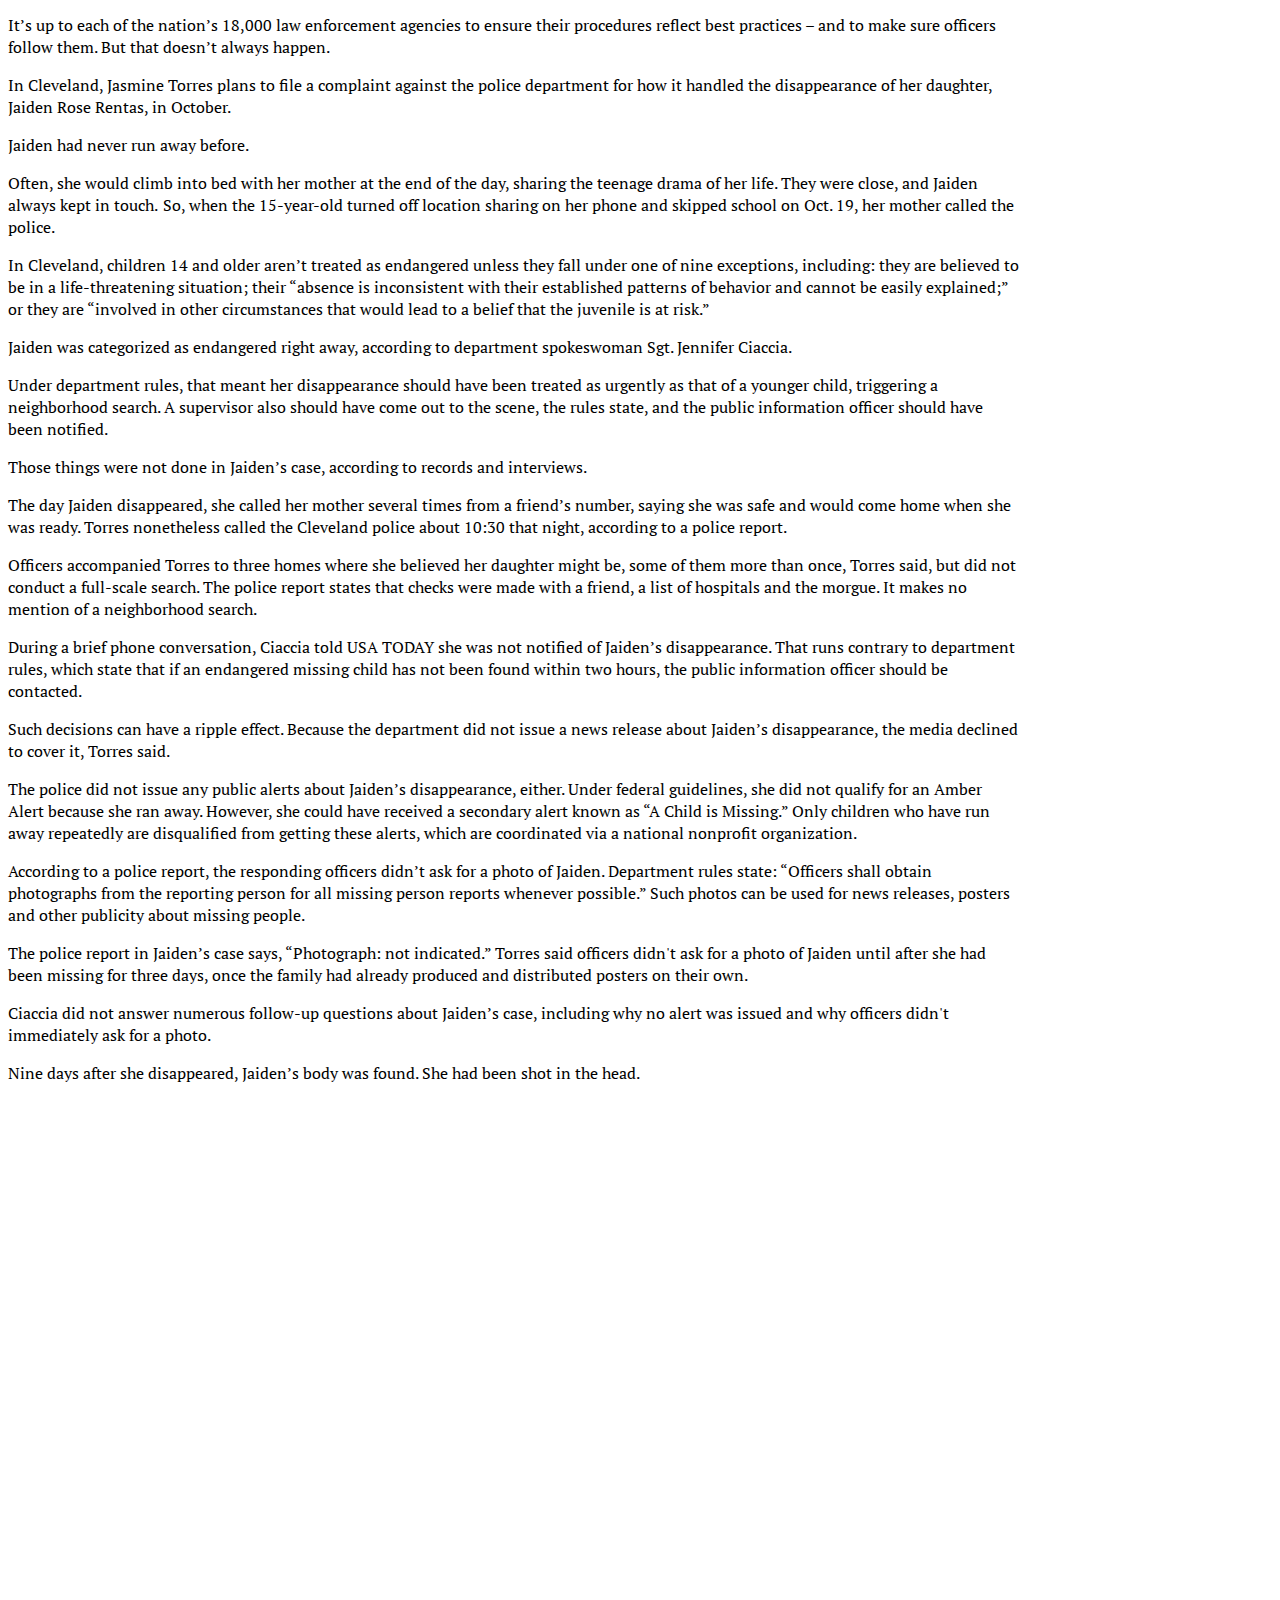
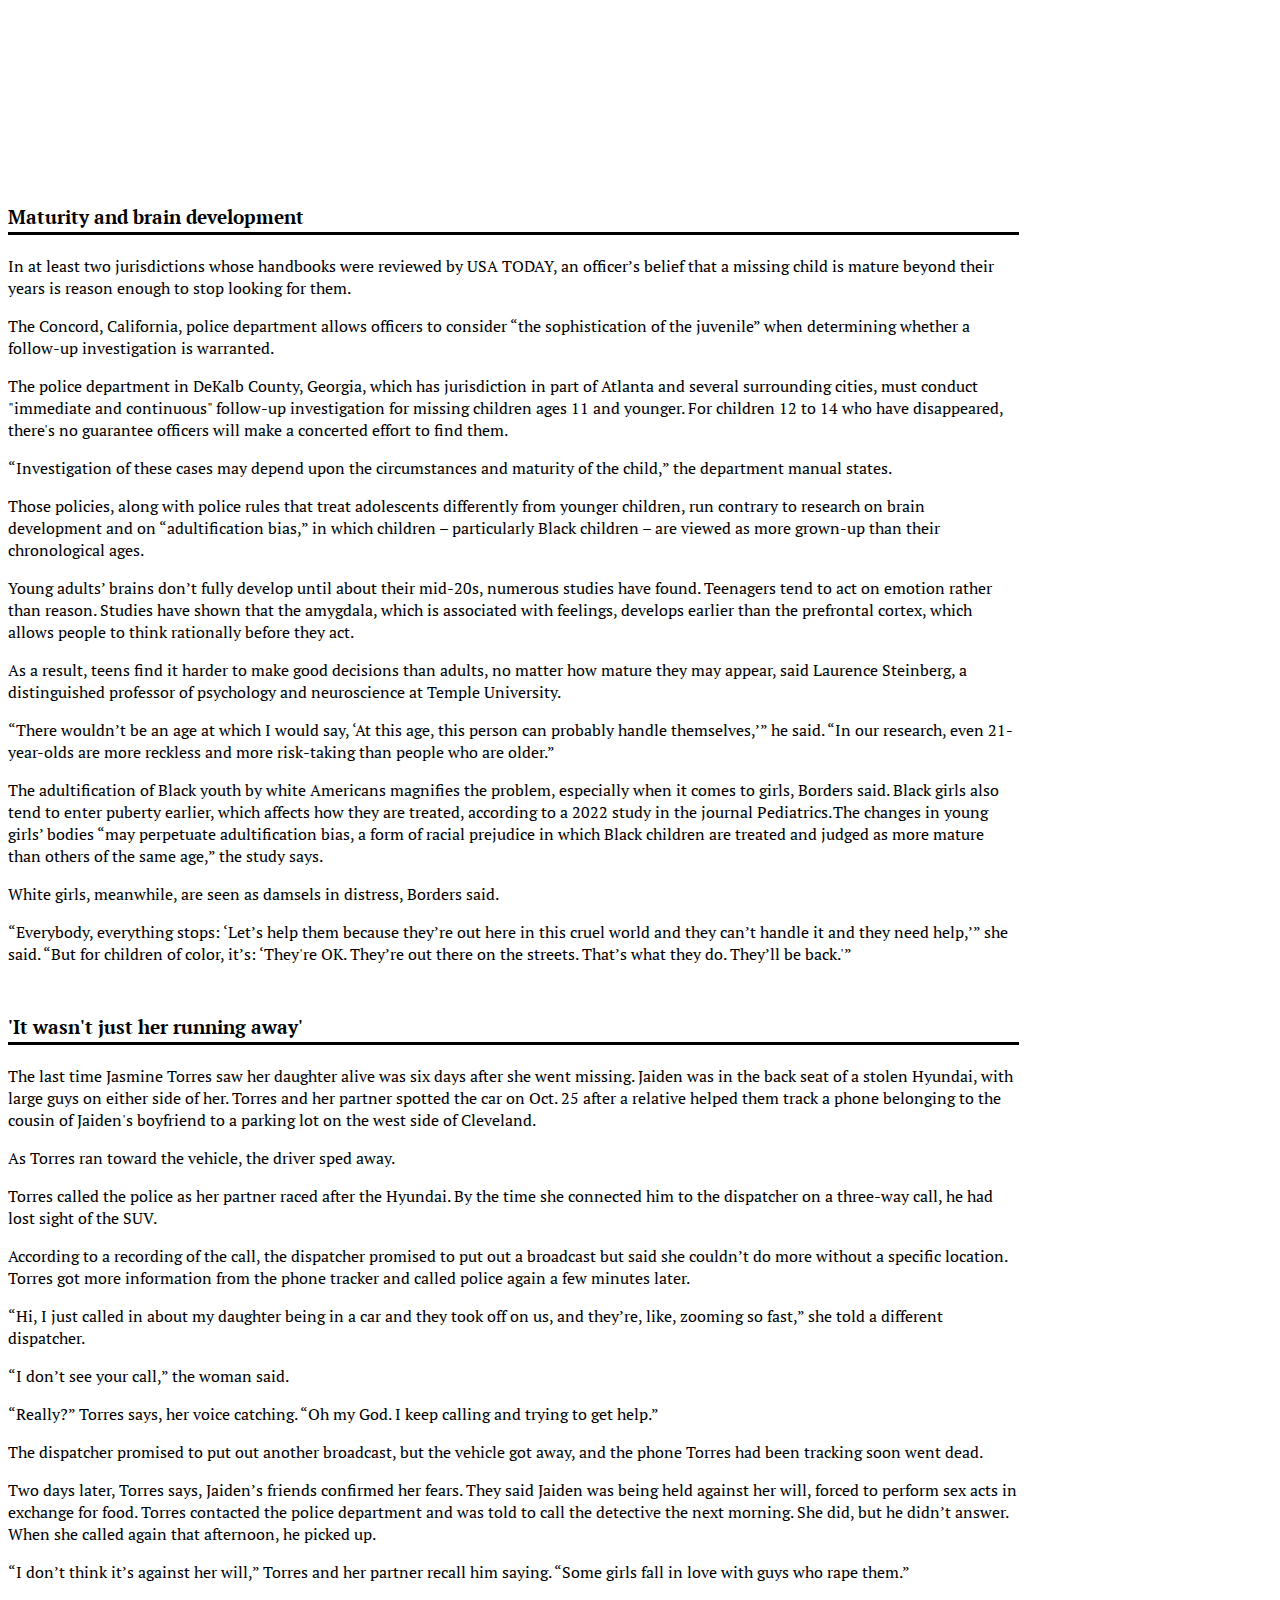
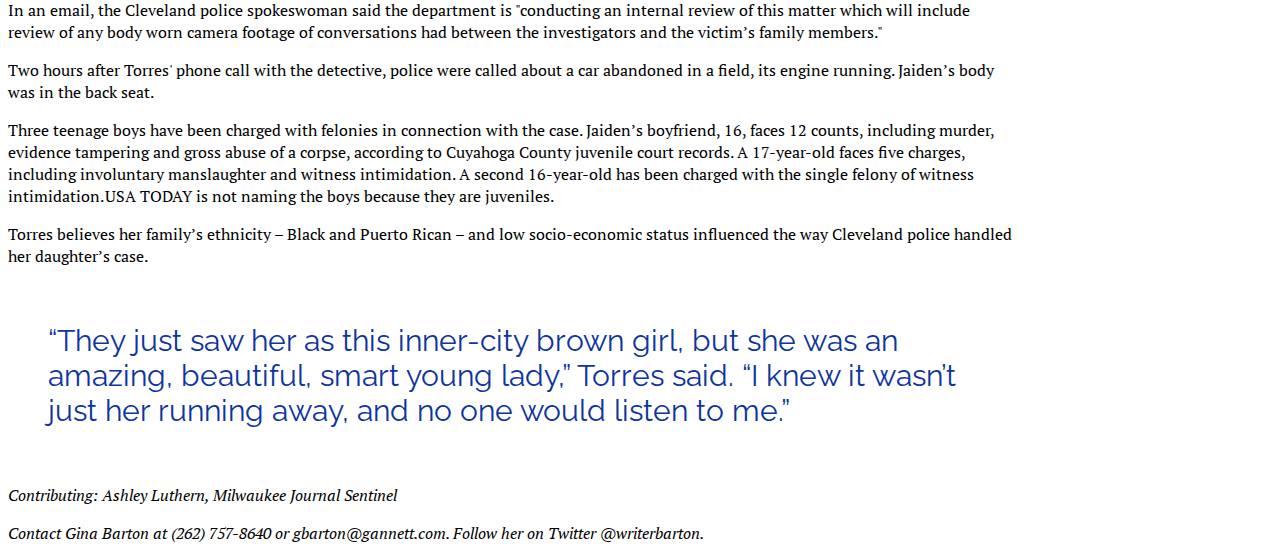
==== commit 9d4f22ac: "updatess" ====
--- a/final-project/index.html
+++ b/final-project/index.html
@@ -14,7 +14,8 @@
 
 <link rel="preconnect" href="https://fonts.googleapis.com">
 <link rel="preconnect" href="https://fonts.gstatic.com" crossorigin>
-<link href="https://fonts.googleapis.com/css2?family=PT+Serif&family=Roboto:wght@500&display=swap" rel="stylesheet">
+<link href="https://fonts.googleapis.com/css2?family=PT+Serif&family=Raleway:wght@500&display" rel="stylesheet">
+
 
 <link href="style.css" rel="stylesheet">
 
@@ -30,7 +31,7 @@
         </div>
     </div>
     
-     <div class="row" id="navigation">
+     <div class="row" id="credit">
         <div class="col" >
             JOESPH PREZIOZO, AFP VIA GETTY IMAGES
          </div>
@@ -104,11 +105,82 @@
         <p>Not long after, Devon walked out of the treatment facility. He was later arrested on new charges.  </p>
         <p>“I don’t know where he’s been, what he’s been through or who he’s been with,” his aunt said. “There’s so much uncertainty about what happens next.”    </p>
             <h3 class="subhead">'I do think it's arbitrary' </h3>
-            <p> Although numerous states and the federal government have enacted laws regarding missing children, most leave room for interpretation.   </p>
-        
-    
-    <iframe src='https://cdn.knightlab.com/libs/timeline3/latest/embed/index.html?source=1-eSvM4ATplZU1wriOoy-q2XHXHst2u7ScorMmj0eoJI&font=Default&lang=en&initial_zoom=2&height=650' width='100%' height='650' webkitallowfullscreen mozallowfullscreen allowfullscreen frameborder='0'></iframe>
-    
+            <p> Although numerous states and the federal government have enacted laws regarding missing children, most leave room for interpretation.  </p> 
+            <p>Several law enforcement officials told USA TODAY that because most children are found quickly, it makes sense to devote more of their limited budgets and personnel to younger kids. </p>
+            <p> “It’s about the ability of the agency and the resources that they have,” said Zafrani of the Dallas police.  </p>
+            <p>But many police and sheriff’s departments were unable to explain why their agencies chose the ages they did.    </p>
+            <p>“I do think it’s arbitrary,” said Snow, of the National Center for Missing & Exploited Children. “I do think there was probably some decision made around, well, 12 and under is not a teenager, and so if we’re going to focus efforts, we need to focus on this other category of younger kids.”  </p>
+            <p>Yet missing 15- and 16-year-olds, who more closely resemble adults, face a higher risk of sexual assault than prepubescent children, said retired Dallas Police Sgt. Byron Fassett.  </p>
+            <p>“The person that’s going to hurt – to sexually abuse – a 10-year-old has a very specific mindset. We’re talking a preferential sex offender,” he said.    </p>
+            <p>Some agencies receive guidance from nonprofits such as the National Center when choosing cutoff ages. Some pay for policies from Lexipol, a private company that helps departments reduce their civil liability. But even that does not ensure consistency.    </p>
+            <img src=cop-cars.jpg alt="copcar">
+            <p class="caption">In Dallas, children 10 to 17 are initially considered low priority. After 30 days, their cases are reclassified as high-risk. In Milwaukee, the maximum age for more intensive searches for missing children is 11, unless other conditions are met. MIKE STONE, GETTY IMAGES </p>
+            <p>Lexipol, which provides customizable policies to thousands of law enforcement agencies around the country, advises them to first look to state law when defining “at risk.” Barring that, Lexipol uses the criteria of 13 or under, a cutoff chosen after consulting with the National Center and other experts, according to spokeswoman Shannon Pieper.    </p>
+            <p>The company settled on 13 because children that age “have not established independence from parental control for many decisions in their lives and have not established the skills necessary for protection from exploitation,” Pieper said in an email.    </p>
+            <p>She emphasized that age should not determine whether an investigation occurs. Instead, it should help establish whether the child is at risk, which can affect some aspects of the investigation, such as coordination with the FBI.    </p>
+            <P>According to the National Center’s model policy, every child reported missing should “be considered at risk until sufficient information to the contrary is confirmed.” The policy also lists several conditions that may place children at greater risk, including being 12 or younger.    </P>
+            <img src=criticalmissing.webp alt="crtiicalmissingrules">
+            <p class= "caption">In Milwaukee, children ages 11 and younger are classified as critical, which means their cases receive more intensive searches and investigations. MILWAUKEE POLICE DEPARTMENT STANDARD OPERATING PROCEDURES</p>
+            <p>In Milwaukee, the maximum age for more intensive searches is 11 unless certain other conditions are met, down from 12 in 2008, according to Sgt. Efrain Cornejo, the department spokesman. He said he didn’t know why.    </p>
+            <p>In most jurisdictions, once police decide a missing child is not endangered, that status holds indefinitely. In a few, it can change over time. In Dallas, for example, children 10 to 17 are initially considered low priority. After 30 days, their cases are reclassified and assigned to the police department’s high-risk victims and trafficking squad, where detectives proactively search for them. </p>
+            <p>“If I had the resources, I would definitely bump that down to two weeks or maybe one week,” said Zafrani, the lieutenant in charge of the unit.    </p>
+            <p>Even within the same state, rules may differ. According to its 2021 Department Standards Manual, the Riverside County, California, sheriff's department classifies missing children 12 and younger as critical. But in Sacramento, the cutoff is 15.</p>
+            <p>“The reasoning behind this age range is general maturity and the typical ability of a 16-year-old to travel independently (driver's license age),” Public Information Officer Chad Lewis of the Sacramento police said in an email.</p>
+            <p>Where policies are similar, the reason is often the proximity of communities rather than legislative changes or best practices, said Jim Bueermann, a retired Redlands, California, police chief and former president of the National Police Foundation.    </p>
+            <p>“There’s a saying that at the end of the day, all policing is local,” he said. “The good is that local communities have a lot of say-so in the kind of policing they get. The downside is there’s almost no national coherence around how policing should be done.”   </p>
+            <h3 class="subhead">An endangered teen in Cleveland  </h3>
+            <p>It’s up to each of the nation’s 18,000 law enforcement agencies to ensure their procedures reflect best practices – and to make sure officers follow them. But that doesn’t always happen. </p>
+            <p>In Cleveland, Jasmine Torres plans to file a complaint against the police department for how it handled the disappearance of her daughter, Jaiden Rose Rentas, in October. </p>
+            <p>Jaiden had never run away before. </p>
+            <p>Often, she would climb into bed with her mother at the end of the day, sharing the teenage drama of her life. They were close, and Jaiden always kept in touch.  So, when the 15-year-old turned off location sharing on her phone and skipped school on Oct. 19, her mother called the police.</p>
+            <p>In Cleveland, children 14 and older aren’t treated as endangered unless they fall under one of nine exceptions, including: they are believed to be in a life-threatening situation; their “absence is inconsistent with their established patterns of behavior and cannot be easily explained;” or they are “involved in other circumstances that would lead to a belief that the juvenile is at risk.”  </p>
+            <p>Jaiden was categorized as endangered right away, according to department spokeswoman Sgt. Jennifer Ciaccia.  </p>
+            <p>Under department rules, that meant her disappearance should have been treated as urgently as that of a younger child, triggering a neighborhood search. A supervisor also should have come out to the scene, the rules state, and the public information officer should have been notified.  </p>
+            <p>Those things were not done in Jaiden’s case, according to records and interviews.   </p>
+            <p>The day Jaiden disappeared, she called her mother several times from a friend’s number, saying she was safe and would come home when she was ready. Torres nonetheless called the Cleveland police about 10:30 that night, according to a police report.   </p>
+            <p>Officers accompanied Torres to three homes where she believed her daughter might be, some of them more than once, Torres said, but did not conduct a full-scale search. The police report states that checks were made with a friend, a list of hospitals and the morgue. It makes no mention of a neighborhood search.  </p>
+            <p>During a brief phone conversation, Ciaccia told USA TODAY she was not notified of Jaiden’s disappearance. That runs contrary to department rules, which state that if an endangered missing child has not been found within two hours, the public information officer should be contacted.   </p>
+            <p>Such decisions can have a ripple effect. Because the department did not issue a news release about Jaiden’s disappearance, the media declined to cover it, Torres said.  </p>
+            <p>The police did not issue any public alerts about Jaiden’s disappearance, either. Under federal guidelines, she did not qualify for an Amber Alert because she ran away. However, she could have received a secondary alert known as “A Child is Missing.” Only children who have run away repeatedly are disqualified from getting these alerts, which are coordinated via a national nonprofit organization.  </p>
+            <p>According to a police report, the responding officers didn’t ask for a photo of Jaiden. Department rules state: “Officers shall obtain photographs from the reporting person for all missing person reports whenever possible.” Such photos can be used for news releases, posters and other publicity about missing people. </p>
+            <p>The police report in Jaiden’s case says, “Photograph: not indicated.” Torres said officers didn't ask for a photo of Jaiden until after she had been missing for three days, once the family had already produced and distributed posters on their own.</p>
+            <p>Ciaccia did not answer numerous follow-up questions about Jaiden’s case, including why no alert was issued and why officers didn't immediately ask for a photo.</p>
+            <p>Nine days after she disappeared, Jaiden’s body was found. She had been shot in the head.    </p>
+                <iframe src='https://cdn.knightlab.com/libs/timeline3/latest/embed/index.html?source=1-eSvM4ATplZU1wriOoy-q2XHXHst2u7ScorMmj0eoJI&font=Default&lang=en&initial_zoom=2&height=650' width='100%' height='650' webkitallowfullscreen mozallowfullscreen allowfullscreen frameborder='0'></iframe>
+            <h3 class="subhead">Maturity and brain development </h3>
+            <p>In at least two jurisdictions whose handbooks were reviewed by USA TODAY, an officer’s belief that a missing child is mature beyond their years is reason enough to stop looking for them.  </p>
+            <p>The Concord, California, police department allows officers to consider “the sophistication of the juvenile” when determining whether a follow-up investigation is warranted. </p>
+            <p>The police department in DeKalb County, Georgia, which has jurisdiction in part of Atlanta and several surrounding cities, must conduct "immediate and continuous" follow-up investigation for missing children ages 11 and younger. For children 12 to 14 who have disappeared, there's no guarantee officers will make a concerted effort to find them.</p>
+            <p>“Investigation of these cases may depend upon the circumstances and maturity of the child,” the department manual states.   </p>
+            <div class="flourish-embed flourish-chart" data-src="visualisation/13713234"><script src="https://public.flourish.studio/resources/embed.js"></script></div>
+            <p>Those policies, along with police rules that treat adolescents differently from younger children, run contrary to research on brain development and on “adultification bias,” in which children – particularly Black children – are viewed as more grown-up than their chronological ages.   </p>
+            <p>Young adults’ brains don’t fully develop until about their mid-20s, numerous studies have found. Teenagers tend to act on emotion rather than reason. Studies have shown that the amygdala, which is associated with feelings, develops earlier than the prefrontal cortex, which allows people to think rationally before they act.  </p>
+            <p>As a result, teens find it harder to make good decisions than adults, no matter how mature they may appear, said Laurence Steinberg, a distinguished professor of psychology and neuroscience at Temple University.   </p>
+            <p>“There wouldn’t be an age at which I would say, ‘At this age, this person can probably handle themselves,’” he said. “In our research, even 21-year-olds are more reckless and more risk-taking than people who are older.”    </p>
+            <p>The adultification of Black youth by white Americans magnifies the problem, especially when it comes to girls, Borders said.  
+            Black girls also tend to enter puberty earlier, which affects how they are treated, according to a 2022 study in the journal Pediatrics. The changes in young girls’ bodies “may perpetuate adultification bias, a form of racial prejudice in which Black children are treated and judged as more mature than others of the same age,” the study says.     </p>
+            <p>White girls, meanwhile, are seen as damsels in distress, Borders said.   </p>
+            <p>“Everybody, everything stops: ‘Let’s help them because they’re out here in this cruel world and they can’t handle it and they need help,’” she said. “But for children of color, it’s: ‘They're OK. They’re out there on the streets. That’s what they do. They’ll be back.'”    </p>
+            <h3 class="subhead"> 'It wasn't just her running away' </h3>
+            <p>The last time Jasmine Torres saw her daughter alive was six days after she went missing. Jaiden was in the back seat of a stolen Hyundai, with large guys on either side of her. Torres and her partner spotted the car on Oct. 25 after a relative helped them track a phone belonging to the cousin of Jaiden's boyfriend to a parking lot on the west side of Cleveland.   </p>
+            <p> As Torres ran toward the vehicle, the driver sped away.  </p>
+            <p>Torres called the police as her partner raced after the Hyundai. By the time she connected him to the dispatcher on a three-way call, he had lost sight of the SUV.  </p>
+            <p>According to a recording of the call, the dispatcher promised to put out a broadcast but said she couldn’t do more without a specific location. Torres got more information from the phone tracker and called police again a few minutes later. </p>
+            <p>“Hi, I just called in about my daughter being in a car and they took off on us, and they’re, like, zooming so fast,” she told a different dispatcher.  </p>
+            <p>“I don’t see your call,” the woman said.  </p>
+            <p>“Really?” Torres says, her voice catching. “Oh my God. I keep calling and trying to get help.”  </p>
+            <p>The dispatcher promised to put out another broadcast, but the vehicle got away, and the phone Torres had been tracking soon went dead. </p>
+            <p>Two days later, Torres says, Jaiden’s friends confirmed her fears. They said Jaiden was being held against her will, forced to perform sex acts in exchange for food. Torres contacted the police department and was told to call the detective the next morning. She did, but he didn’t answer. When she called again that afternoon, he picked up.   </p>
+            <p>“I don’t think it’s against her will,” Torres and her partner recall him saying. “Some girls fall in love with guys who rape them.”</p>
+            <p>In an email, the Cleveland police spokeswoman said the department is "conducting an internal review of this matter which will include review of any body worn camera footage of conversations had between the investigators and the victim’s family members."</p>
+            <p>Two hours after Torres' phone call with the detective, police were called about a car abandoned in a field, its engine running. Jaiden’s body was in the back seat. </p>
+            <p>Three teenage boys have been charged with felonies in connection with the case. Jaiden’s boyfriend, 16, faces 12 counts, including murder, evidence tampering and gross abuse of a corpse, according to Cuyahoga County juvenile court records. A 17-year-old faces five charges, including involuntary manslaughter and witness intimidation. A second 16-year-old has been charged with the single felony of witness intimidation. USA TODAY is not naming the boys because they are juveniles.   </p>
+            <p>Torres believes her family’s ethnicity – Black and Puerto Rican – and low socio-economic status influenced the way Cleveland police handled her daughter’s case.   </p>
+            <p class="pullquote2">“They just saw her as this inner-city brown girl, but she was an amazing, beautiful, smart young lady,” Torres said. “I knew it wasn’t just her running away, and no one would listen to me.”   </p>
+                <p class="end">Contributing: Ashley Luthern, Milwaukee Journal Sentinel </p>
+                <p class="end">Contact Gina Barton at (262) 757-8640 or gbarton@gannett.com. Follow her on Twitter @writerbarton. </p>
+
+</p>
                 
         </div></div></div>
     
--- a/final-project/style.css
+++ b/final-project/style.css
@@ -8,18 +8,26 @@
     .topper {
         background-image: url(8d060352-dba2-4e14-9d0f-990b9d16fed7-GettyImages-1230638928.jpg) ;
         background-size: cover ;
-        background-position: center
+        background-position: center ;
     }
     
     h1 {
-        padding: 400px 0px 30px 500px; 
-        font-family: 'Roboto', sans-serif;
+        padding: 400px 0px 20px 150px; 
+        font-family: 'Raleway', sans-serif;
+        font-weight: 700 ;
+        font-size: 40px ;
+        text-align: center ;
     }
     
-     #navigation {
+     #credit {
         background-color: #2f3061 ;
         color: #dfdfdf ;
-        font-family: 'Roboto', sans-serif;   
+        font-family: 'Raleway', sans-serif; 
+        padding: 0px 0px 0px 20px ;
+    }
+    
+    h2 {
+        padding: 20px 0px 0px 40px ;
     }
 
 
@@ -41,13 +49,15 @@
         background-color: #2f3061 ;
         color: white ;
         font-size: 22px ;
-        font-family: 'Roboto', sans-serif;
+        font-family: 'Raleway', sans-serif;
+        padding: 5px 7px 5px 7px ;
+        margin: 10px 5px 10px 5px ;
     }
     
    
     .pullquote2 {
     font-size:30px;
-    font-family: 'Roboto', sans-serif; 
+    font-family: 'Raleway', sans-serif; 
     align-content: center ;
     color: #0e34a0 ;
     padding: 40px ;
@@ -62,11 +72,12 @@
     .subhead { 
     border-bottom: 3px solid black ; 
     padding: 0px 0px 3px 0px ;
-    margin: 30px 0px 20px 0px ;
+    margin: 50px 0px 20px 0px ;
     }
    
-    
-    
+    .end {
+        font-style: italic ;
+    }
     
 }
 
@@ -76,16 +87,38 @@
 
 @media (min-width:576px) {
     
+    .topper {
+        background-image: url(8d060352-dba2-4e14-9d0f-990b9d16fed7-GettyImages-1230638928.jpg) ;
+        background-size: cover ;
+        background-position: center
 }
 
+      h1 {
+        padding: 450px 20px 30px 320px; 
+        font-family: 'Raleway', sans-serif;
+        font-weight: 700 ;
+        font-size: 40px ;
+        text-align: center ;
+    }
 
 @media (min-width:992px) { 
 
-    
+        h1 {
+        padding: 400px 0px 30px 430px; 
+        font-family: 'Raleway', sans-serif;
+        font-weight: 700 ;
+        font-size: 40px ;
+        text-align: center ;
 }
 
 
 @media (min-width:1200px) {
-    
+     h1 {
+        padding: 400px 0px 30px 575px; 
+        font-family: 'Raleway', sans-serif;
+        font-weight: 700 ;
+        font-size: 45px ;
+        text-align: center ;
+    } 
     
 }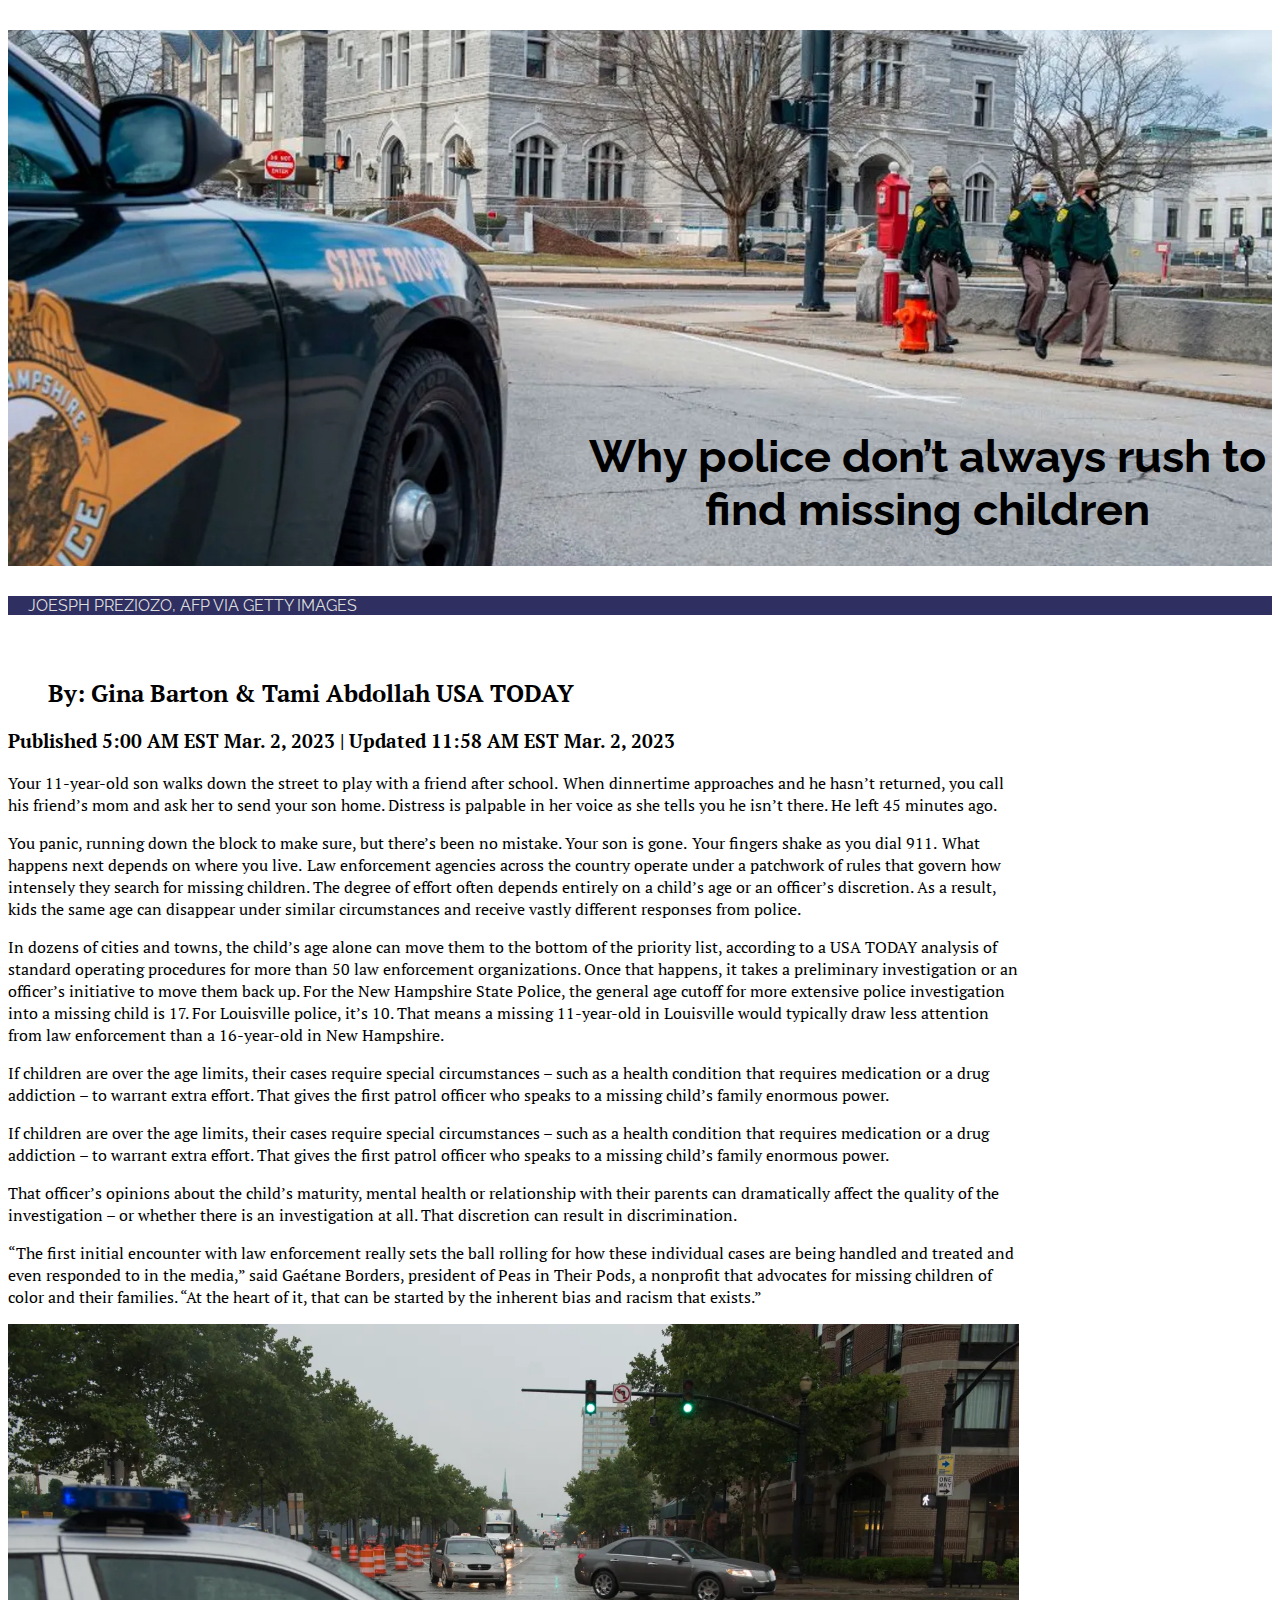
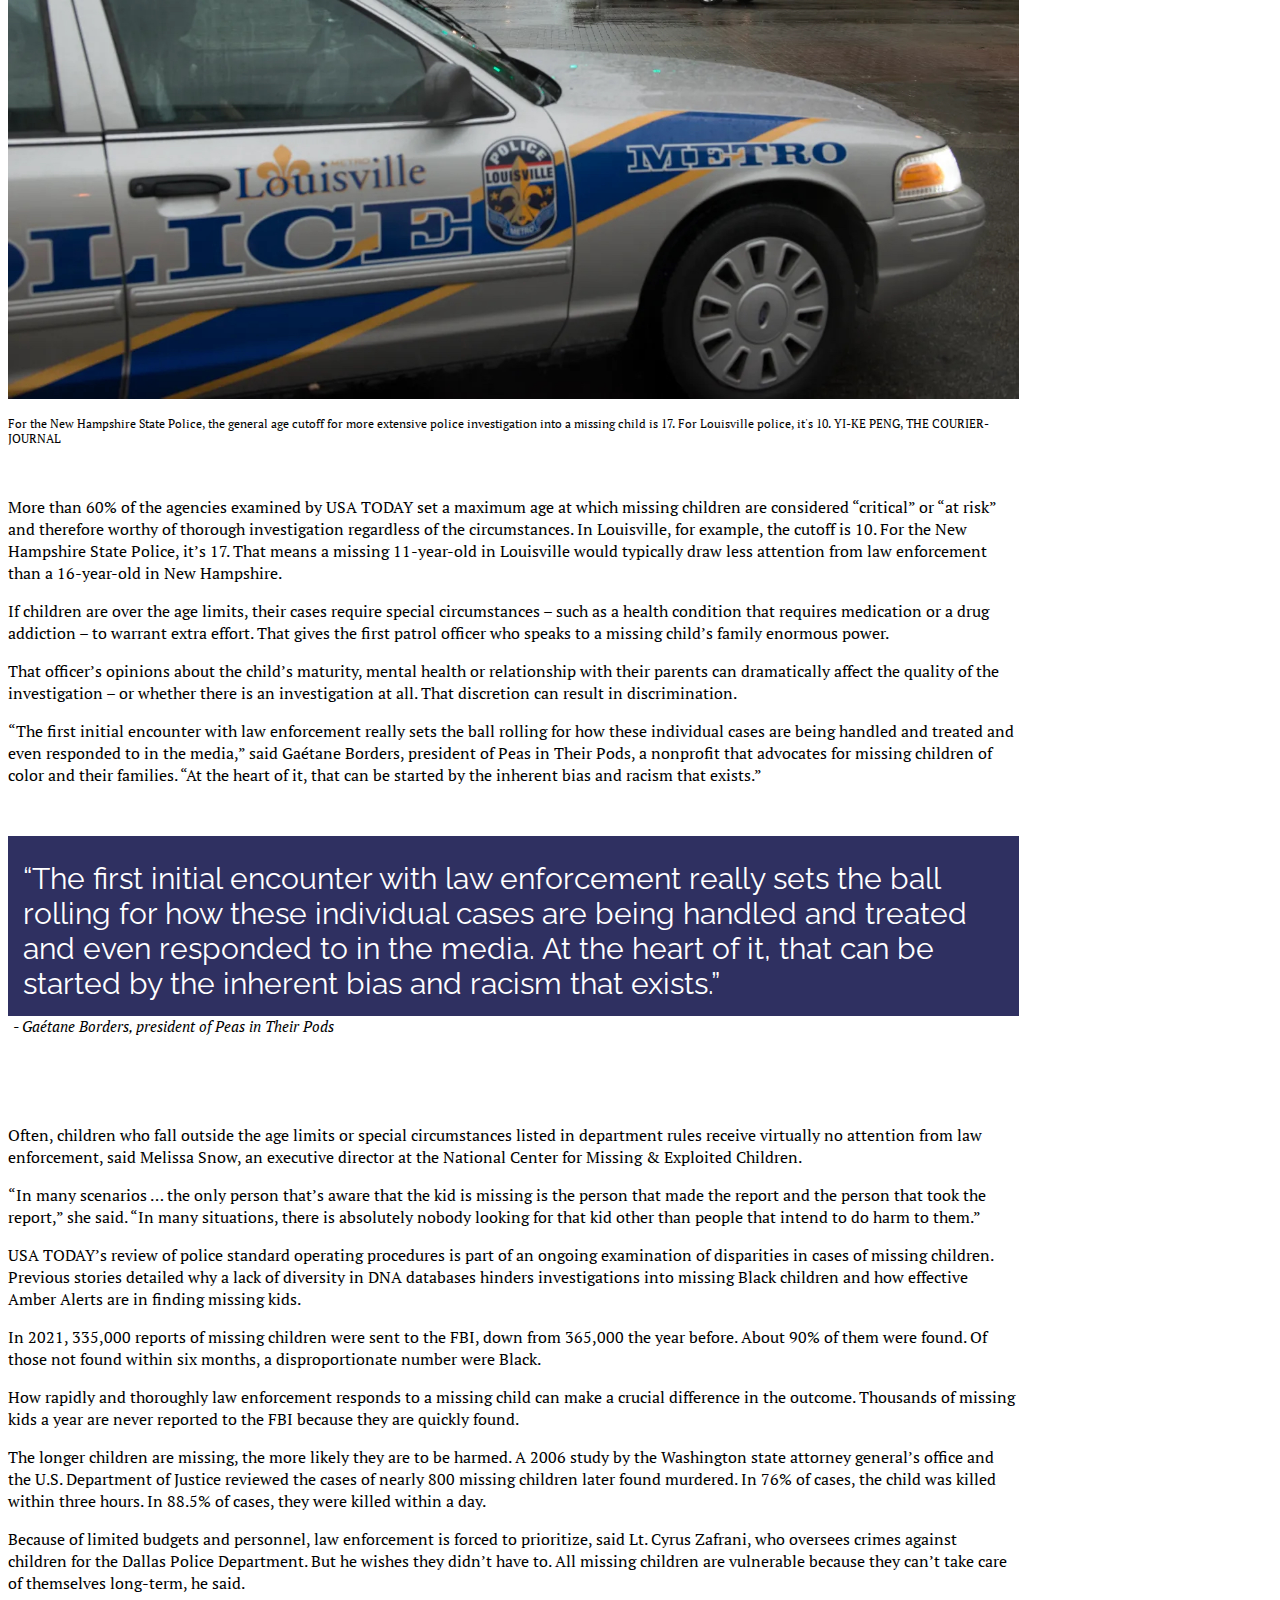
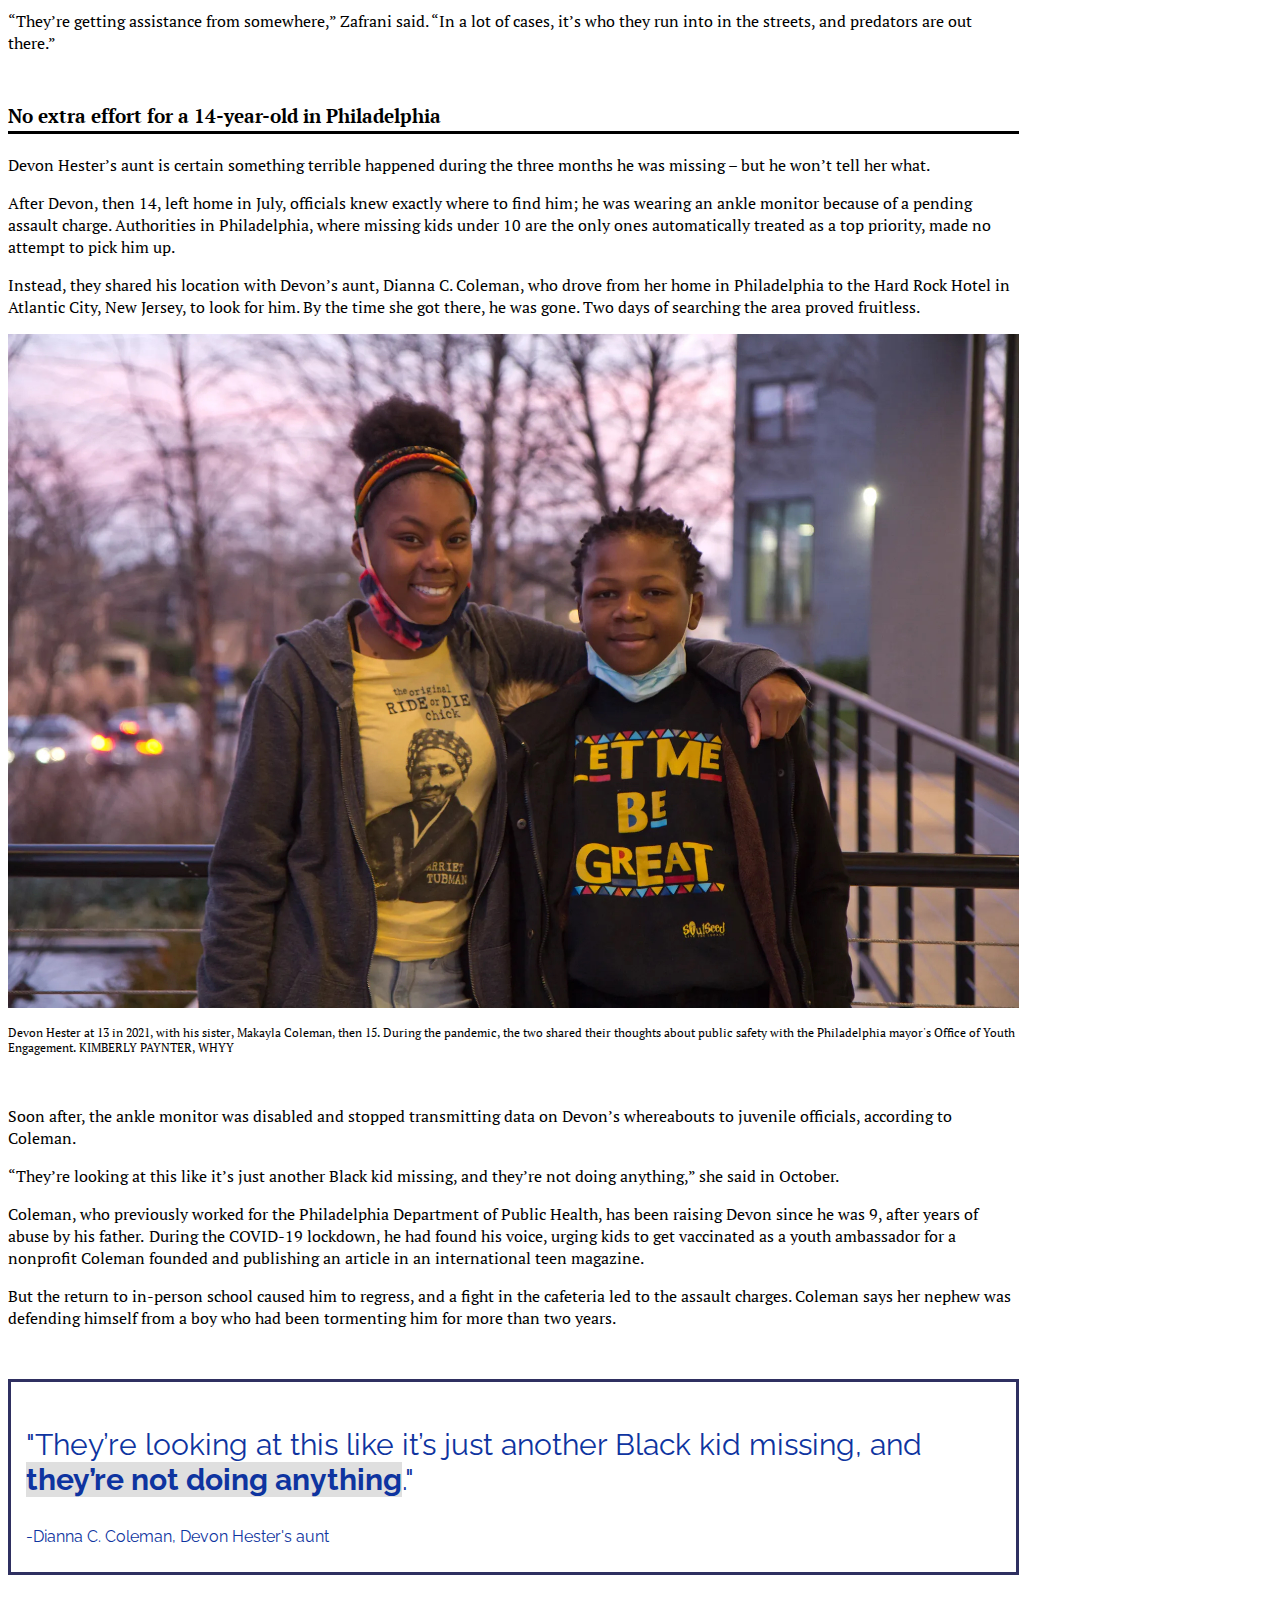
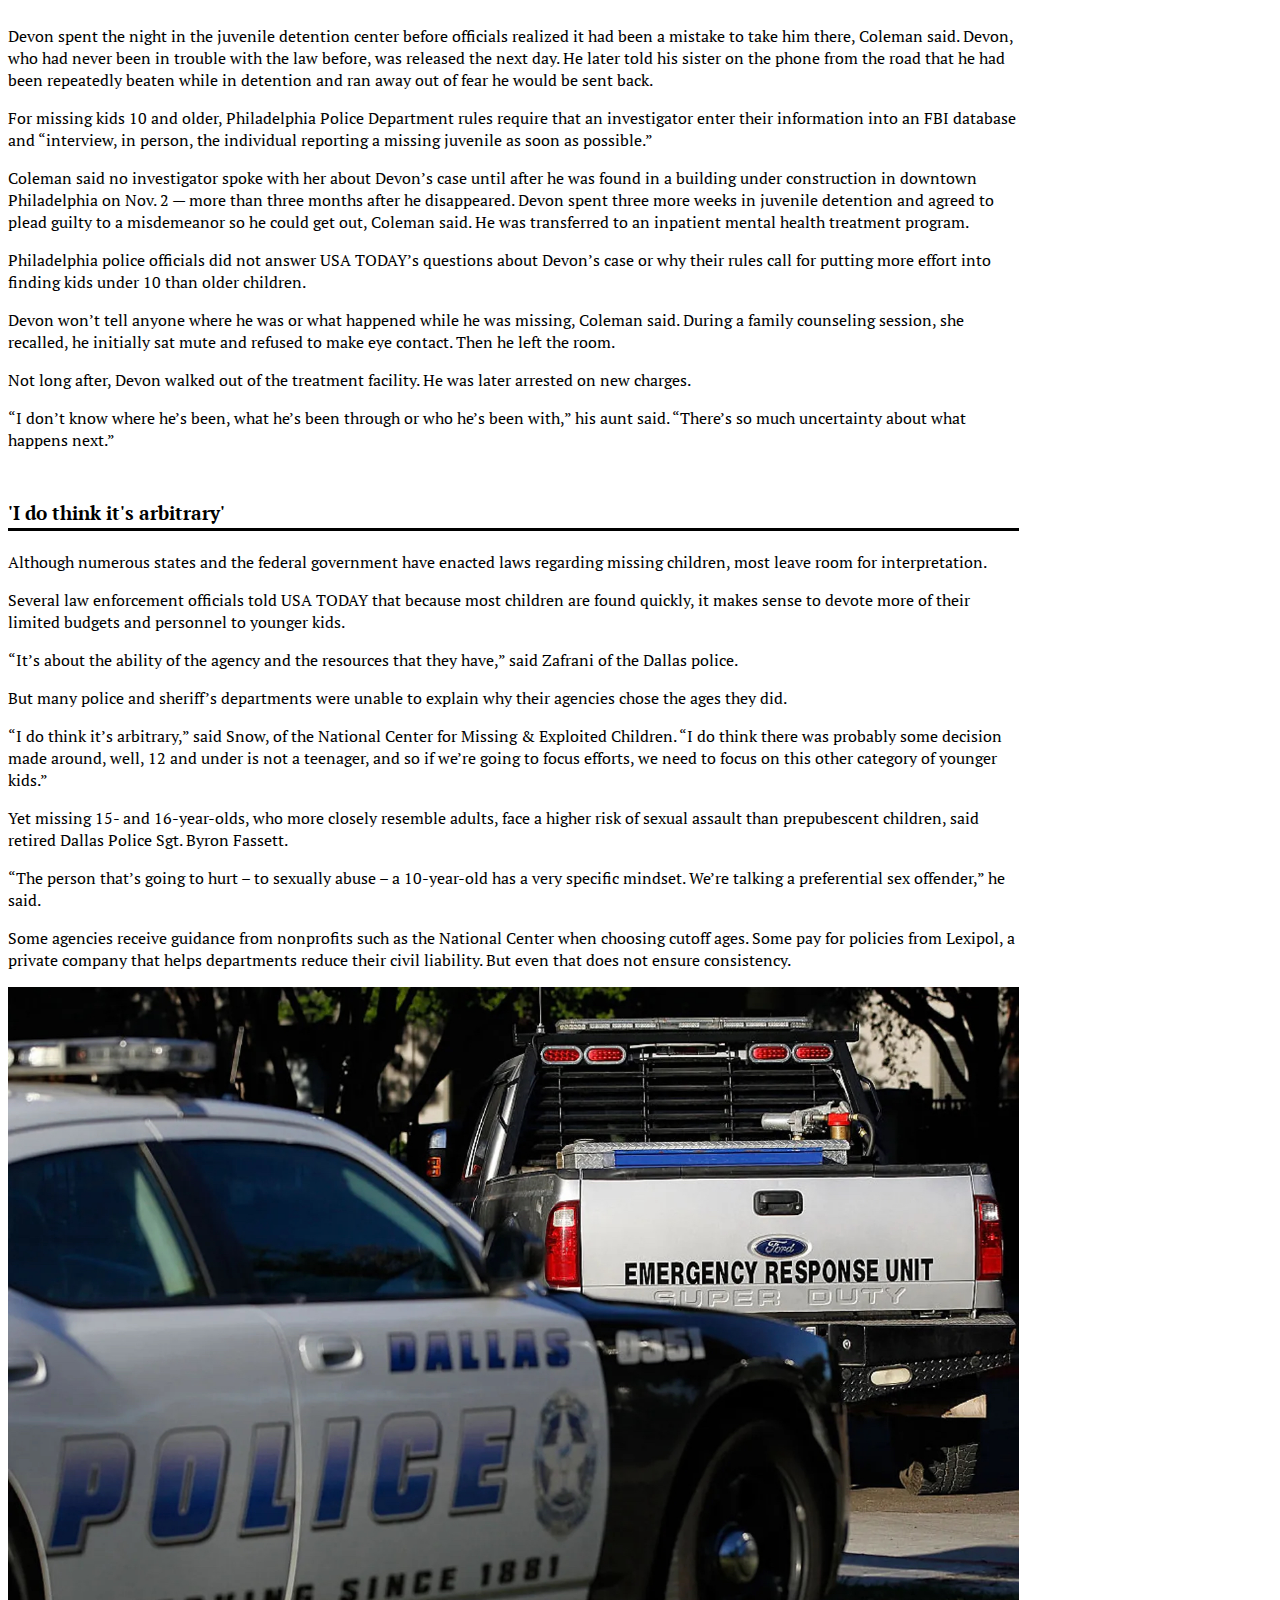
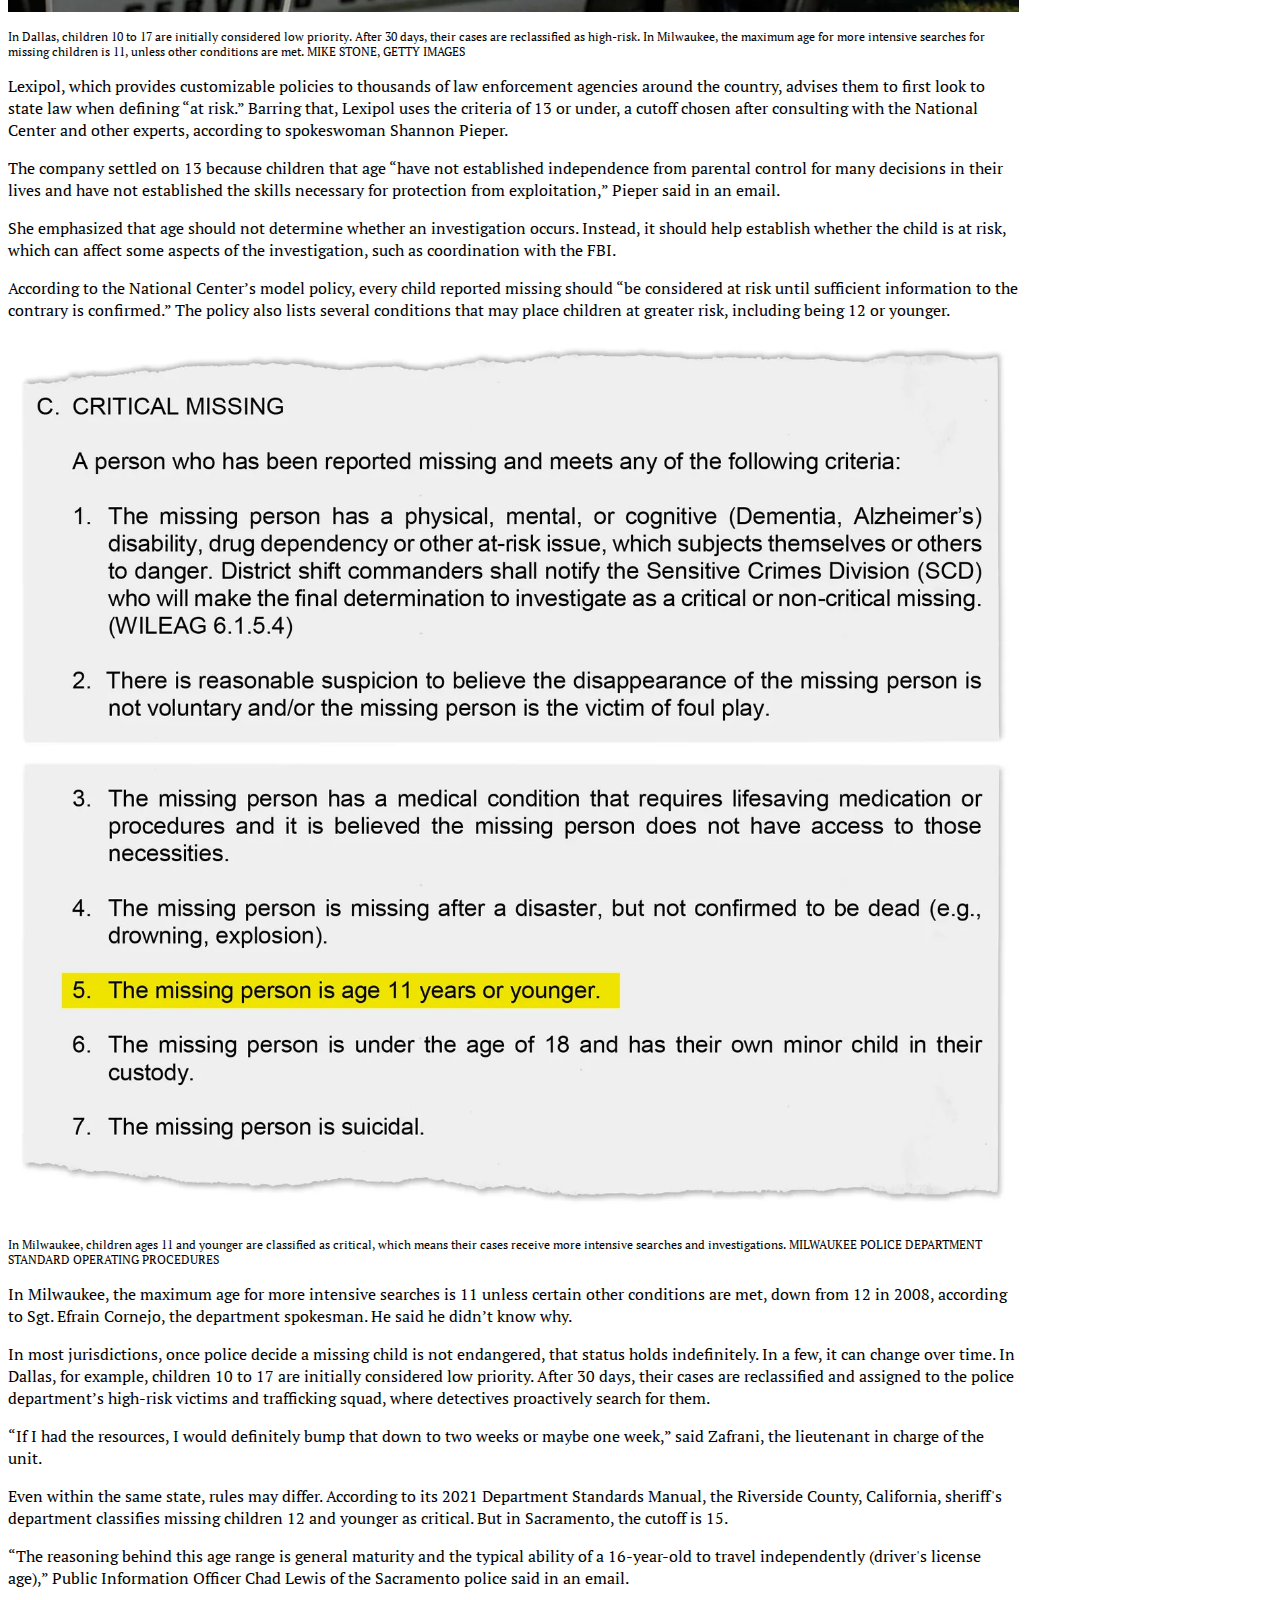
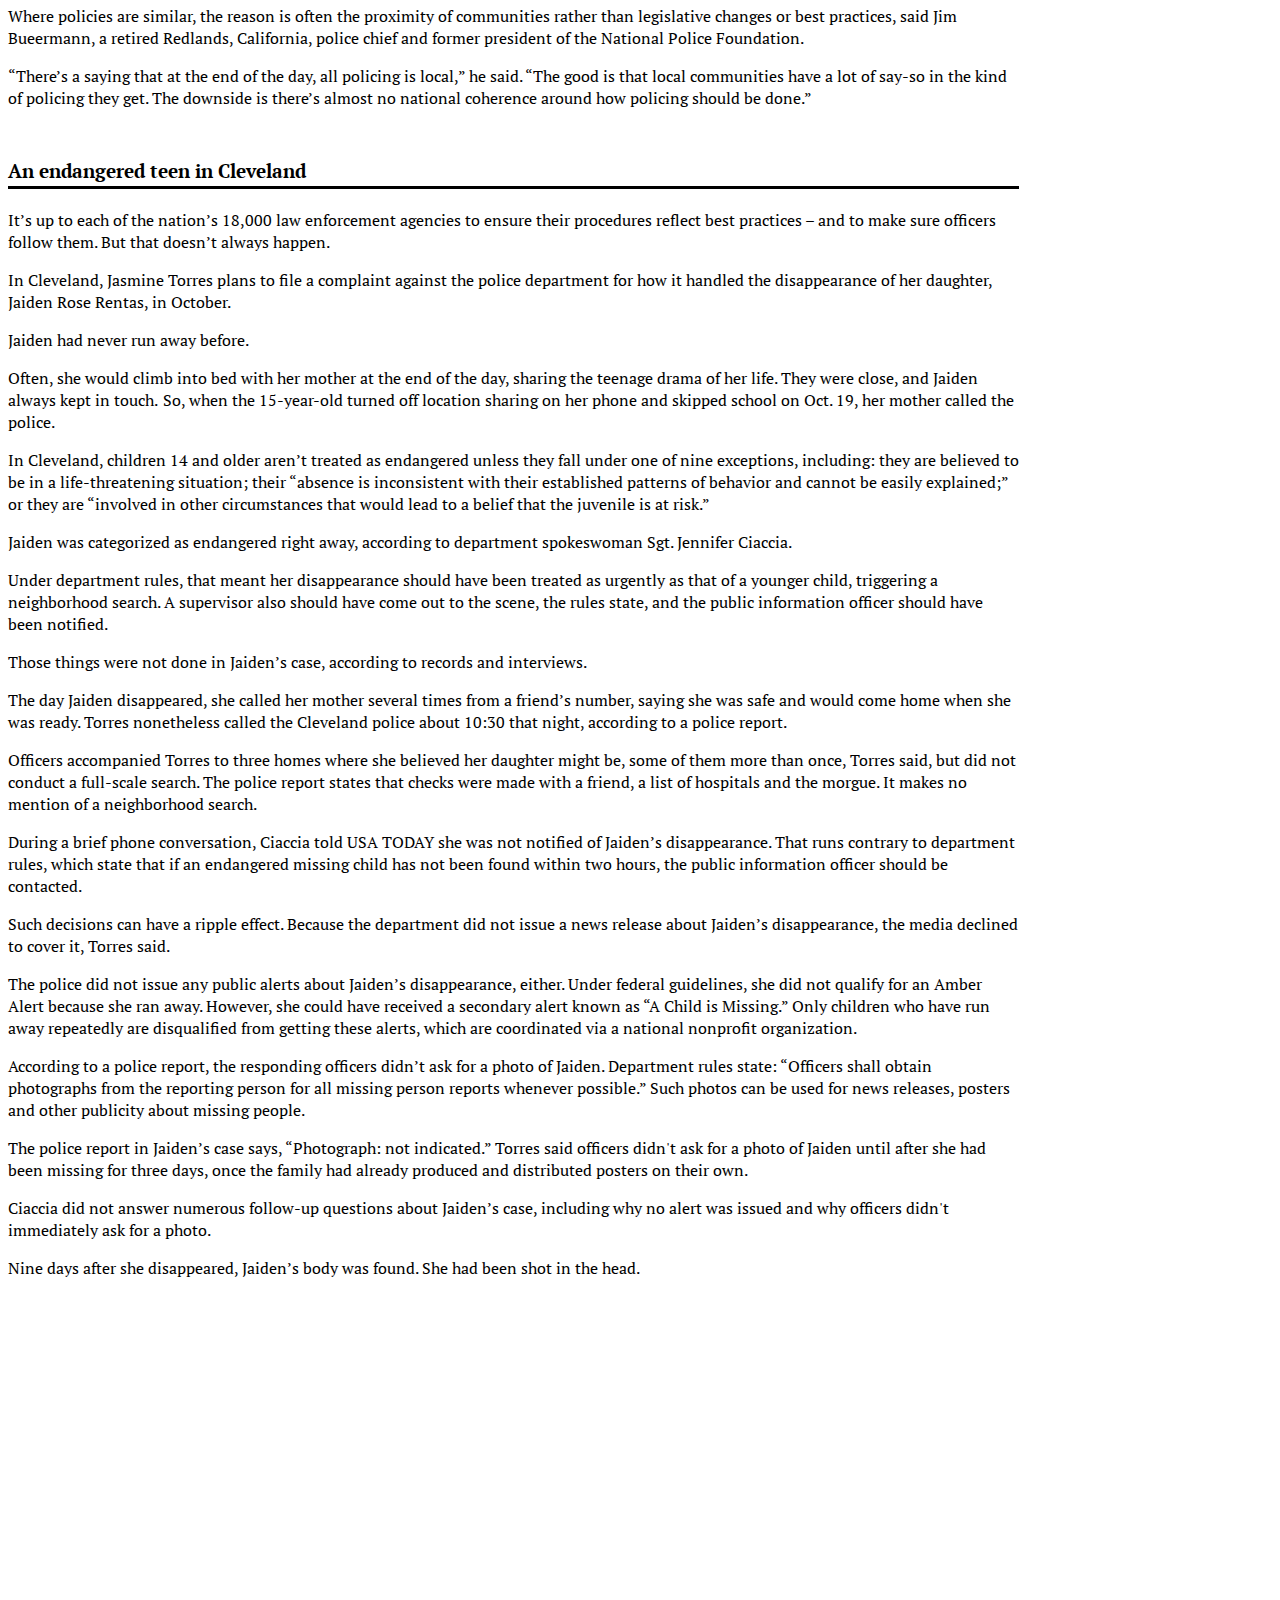
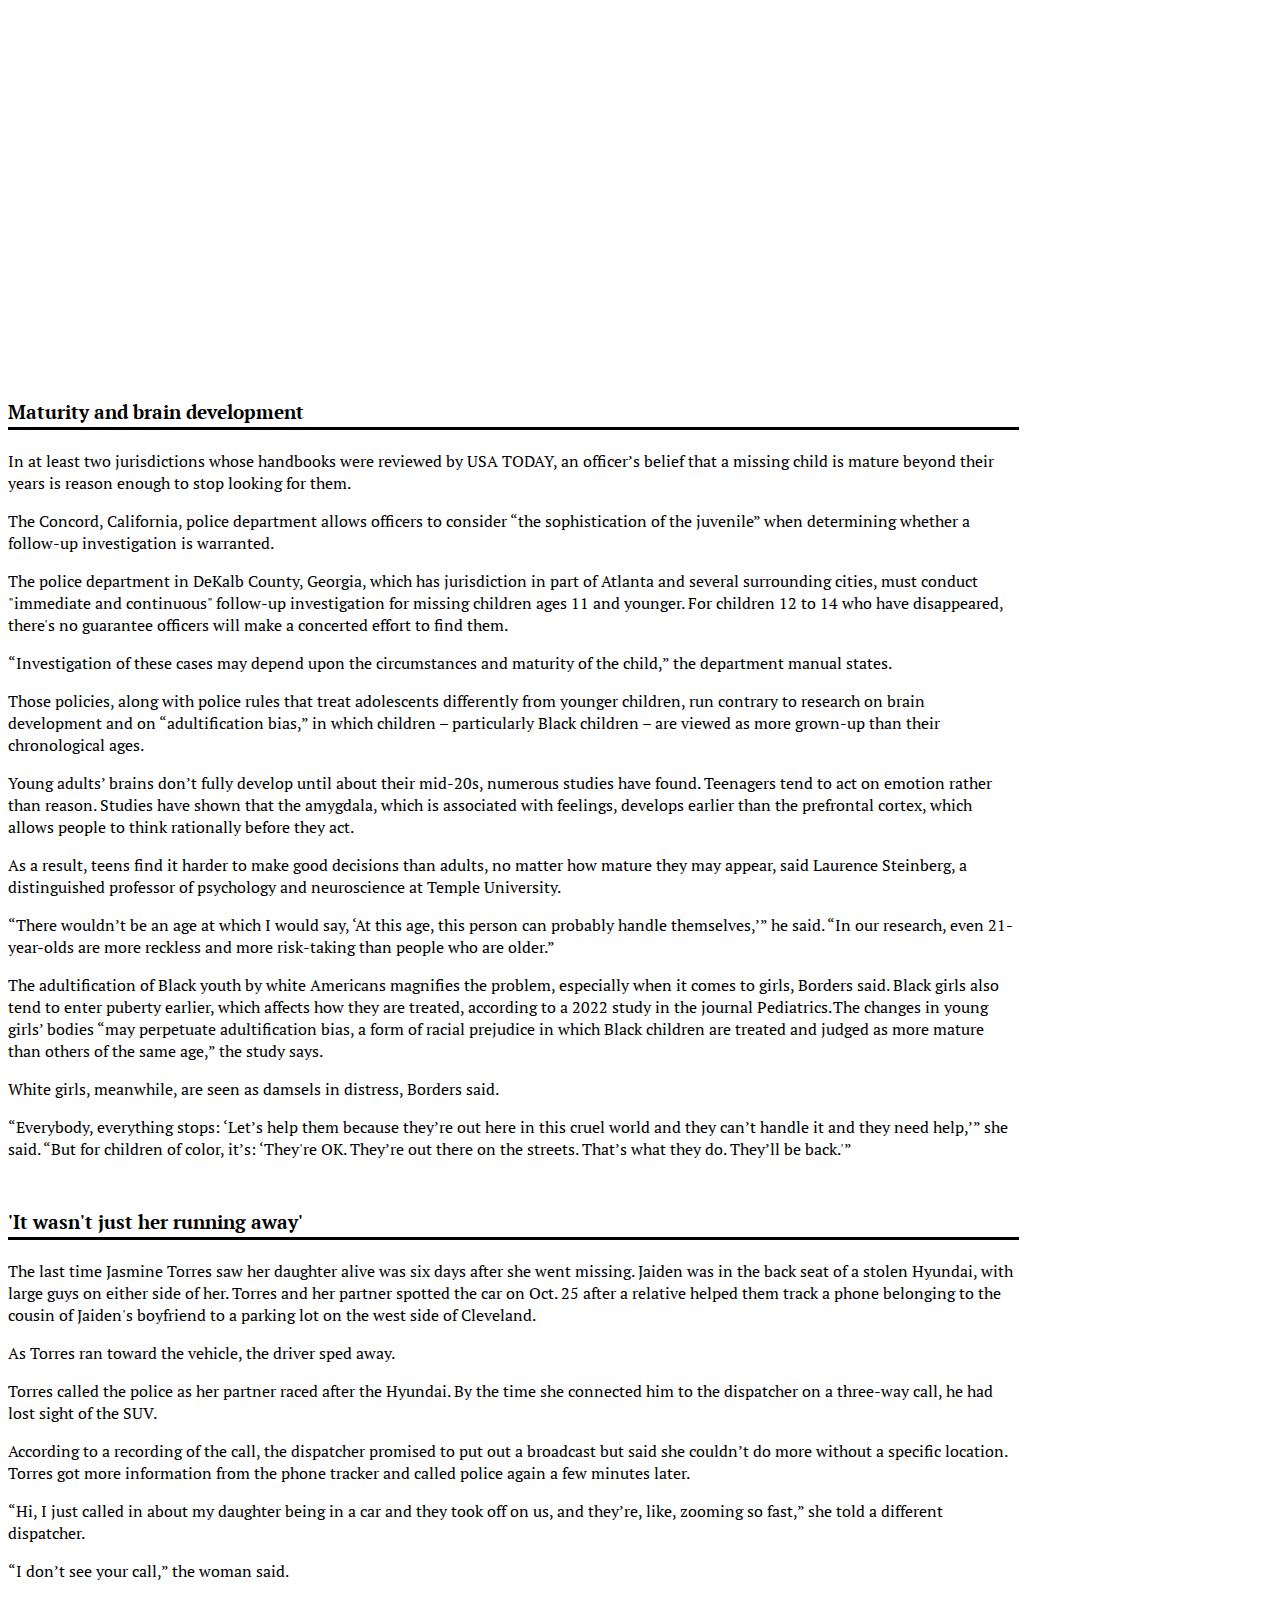
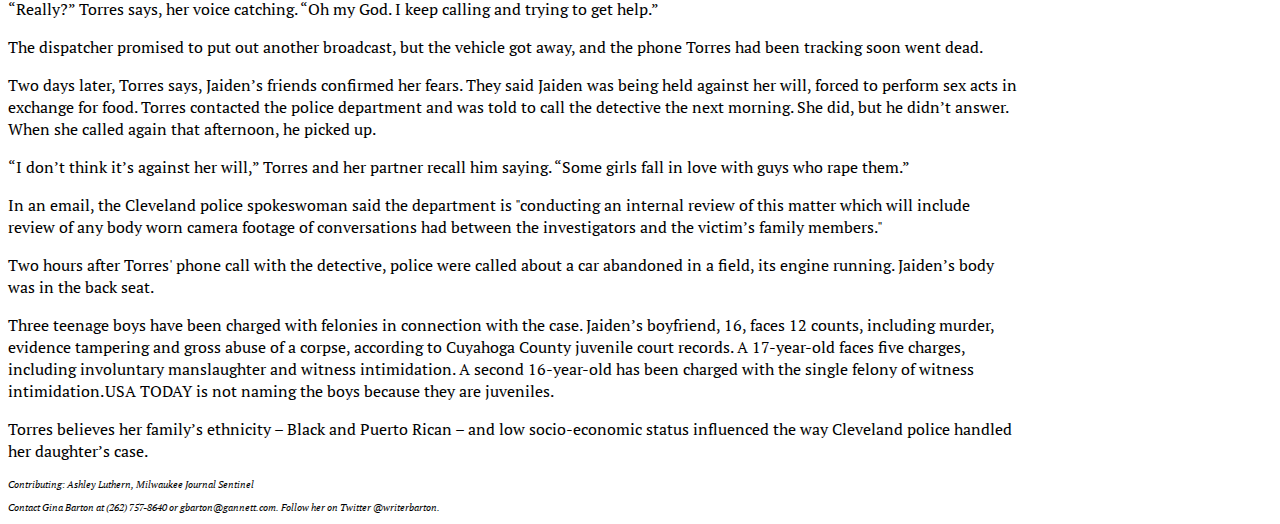
==== commit c8906015: "final project" ====
--- a/final-project/index.html
+++ b/final-project/index.html
@@ -64,10 +64,13 @@
         <p>If children are over the age limits, their cases require special circumstances – such as a health condition that requires medication or a drug addiction – to warrant extra effort. That gives the first patrol officer who speaks to a missing child’s family enormous power.  </p>
         <p>That officer’s opinions about the child’s maturity, mental health or relationship with their parents can dramatically affect the quality of the investigation – or whether there is an investigation at all. That discretion can result in discrimination.  </p>
         <p>“The first initial encounter with law enforcement really sets the ball rolling for how these individual cases are being handled and treated and even responded to in the media,” said Gaétane Borders, president of Peas in Their Pods, a nonprofit that advocates for missing children of color and their families.  “At the heart of it, that can be started by the inherent bias and racism that exists.”  </p>
-                    <div class="pullquote"> 
-            <p>“The first initial encounter with law enforcement really sets the ball rolling for how these individual cases are being handled and treated and even responded to in the media. At the heart of it, that can be started by the inherent bias and racism that exists.”  
-                Gaétane Borders, president of Peas in Their Pods </p>
-                    </div> 
+            
+            <div class="pullquote"> 
+                <p class="quote">“The first initial encounter with law enforcement really sets the ball rolling for how these individual cases are being handled and treated and even responded to in the media. At the heart of it, that can be started by the inherent bias and racism that exists.”   </p>
+                
+                <i><p class= "attribution">  - Gaétane Borders, president of Peas in Their Pods </p> </i>
+            </div> 
+                
             <br> 
             <p>Often, children who fall outside the age limits or special circumstances listed in department rules receive virtually no attention from law enforcement, said Melissa Snow, an executive director at the National Center for Missing & Exploited Children.  </p>
             <p>“In many scenarios … the only person that’s aware that the kid is missing is the person that made the report and the person that took the report,” she said. “In many situations, there is absolutely nobody looking for that kid other than people that intend to do harm to them.” </p>
@@ -93,10 +96,10 @@
          <p>But the return to in-person school caused him to regress, and a fight in the cafeteria led to the assault charges. Coleman says her nephew was defending himself from a boy who had been tormenting him for more than two years.  </p>
 
                 <div class="pullquote2">
-                "They’re looking at this like it’s just another Black kid missing, and <span id="highlight"> they’re not doing anything.</span>."
-                <br>
-                Dianna C. Coleman, Devon Hester's aunt
+                <p class="quote2">"They’re looking at this like it’s just another Black kid missing, and <span id="highlight"> they’re not doing anything</span>." </p>
+                    <p class= "attibution"> -Dianna C. Coleman, Devon Hester's aunt </p>
                 </div>
+                
         <p>Devon spent the night in the juvenile detention center before officials realized it had been a mistake to take him there, Coleman said. Devon, who had never been in trouble with the law before, was released the next day. He later told his sister on the phone from the road that he had been repeatedly beaten while in detention and ran away out of fear he would be sent back. </p>
         <p>For missing kids 10 and older, Philadelphia Police Department rules require that an investigator enter their information into an FBI database and “interview, in person, the individual reporting a missing juvenile as soon as possible.”    </p>
         <p>Coleman said no investigator spoke with her about Devon’s case until after he was found in a building under construction in downtown Philadelphia on Nov. 2 — more than three months after he disappeared. Devon spent three more weeks in juvenile detention and agreed to plead guilty to a misdemeanor so he could get out, Coleman said. He was transferred to an inpatient mental health treatment program.   </p>
@@ -176,11 +179,10 @@
             <p>Two hours after Torres' phone call with the detective, police were called about a car abandoned in a field, its engine running. Jaiden’s body was in the back seat. </p>
             <p>Three teenage boys have been charged with felonies in connection with the case. Jaiden’s boyfriend, 16, faces 12 counts, including murder, evidence tampering and gross abuse of a corpse, according to Cuyahoga County juvenile court records. A 17-year-old faces five charges, including involuntary manslaughter and witness intimidation. A second 16-year-old has been charged with the single felony of witness intimidation. USA TODAY is not naming the boys because they are juveniles.   </p>
             <p>Torres believes her family’s ethnicity – Black and Puerto Rican – and low socio-economic status influenced the way Cleveland police handled her daughter’s case.   </p>
-            <p class="pullquote2">“They just saw her as this inner-city brown girl, but she was an amazing, beautiful, smart young lady,” Torres said. “I knew it wasn’t just her running away, and no one would listen to me.”   </p>
-                <p class="end">Contributing: Ashley Luthern, Milwaukee Journal Sentinel </p>
-                <p class="end">Contact Gina Barton at (262) 757-8640 or gbarton@gannett.com. Follow her on Twitter @writerbarton. </p>
-
-</p>
+    
+        
+                <p class="end"> Contributing: Ashley Luthern, Milwaukee Journal Sentinel </p>
+                <p class="end">Contact Gina Barton at (262) 757-8640 or gbarton@gannett.com. Follow her on Twitter @writerbarton. </p> 
                 
         </div></div></div>
     
--- a/final-project/style.css
+++ b/final-project/style.css
@@ -33,7 +33,7 @@
 
  .body {
         font-family: 'PT Serif', serif;
-        width: 80% ;
+        width: 90% ;
     }
 
     img {
@@ -44,62 +44,68 @@
         font-size: 12px ;
         align-content: center ;
     }
+
     
-    .pullquote {
+    .quote {
+        font-size: 30px ;
+        margin: 20px 5px 20px 5px ;
         background-color: #2f3061 ;
         color: white ;
-        font-size: 22px ;
         font-family: 'Raleway', sans-serif;
-        padding: 5px 7px 5px 7px ;
-        margin: 10px 5px 10px 5px ;
+        padding: 25px 15px 15px 15px;
+        margin: 50px 0px 0px 0px ;
     }
     
+    .attribution {
+        font-size: 15px ; 
+        margin: 0px 0px 50px 5px ;
+    }
    
     .pullquote2 {
-    font-size:30px;
     font-family: 'Raleway', sans-serif; 
-    align-content: center ;
     color: #0e34a0 ;
-    padding: 40px ;
-    margin: 0 auto;
+    padding: 15px 0px 10px 15px;
+    margin: 50px 0px 50px 0px ;
+    border: 3px solid #2F3061 ;
+    }
+    
+    .quote2{ 
+    font-size: 30px ;
     }
     
     #highlight {
-    background-color: lightyellow ;
+    background-color: #dfdfdf ;
     font-weight: bold
-}
+    }
 
     .subhead { 
     border-bottom: 3px solid black ; 
     padding: 0px 0px 3px 0px ;
     margin: 50px 0px 20px 0px ;
     }
+    
    
     .end {
         font-style: italic ;
-    }
+        font-size: 10px;
+        }
     
 }
 
 
-
-
-
 @media (min-width:576px) {
-    
-    .topper {
-        background-image: url(8d060352-dba2-4e14-9d0f-990b9d16fed7-GettyImages-1230638928.jpg) ;
-        background-size: cover ;
-        background-position: center
-}
 
       h1 {
-        padding: 450px 20px 30px 320px; 
+        padding: 450px 20px 30px 340px; 
         font-family: 'Raleway', sans-serif;
         font-weight: 700 ;
-        font-size: 40px ;
+        font-size: 35px ;
         text-align: center ;
-    }
+        }
+    
+    .body {
+        width: 80% ;
+        }
 
 @media (min-width:992px) { 
 
@@ -109,7 +115,10 @@
         font-weight: 700 ;
         font-size: 40px ;
         text-align: center ;
-}
+        }
+        .body {
+        width: 80% ;
+            }
 
 
 @media (min-width:1200px) {
@@ -119,6 +128,9 @@
         font-weight: 700 ;
         font-size: 45px ;
         text-align: center ;
-    } 
+        } 
     
+        .body {
+        width: 80% ;
+            }
 }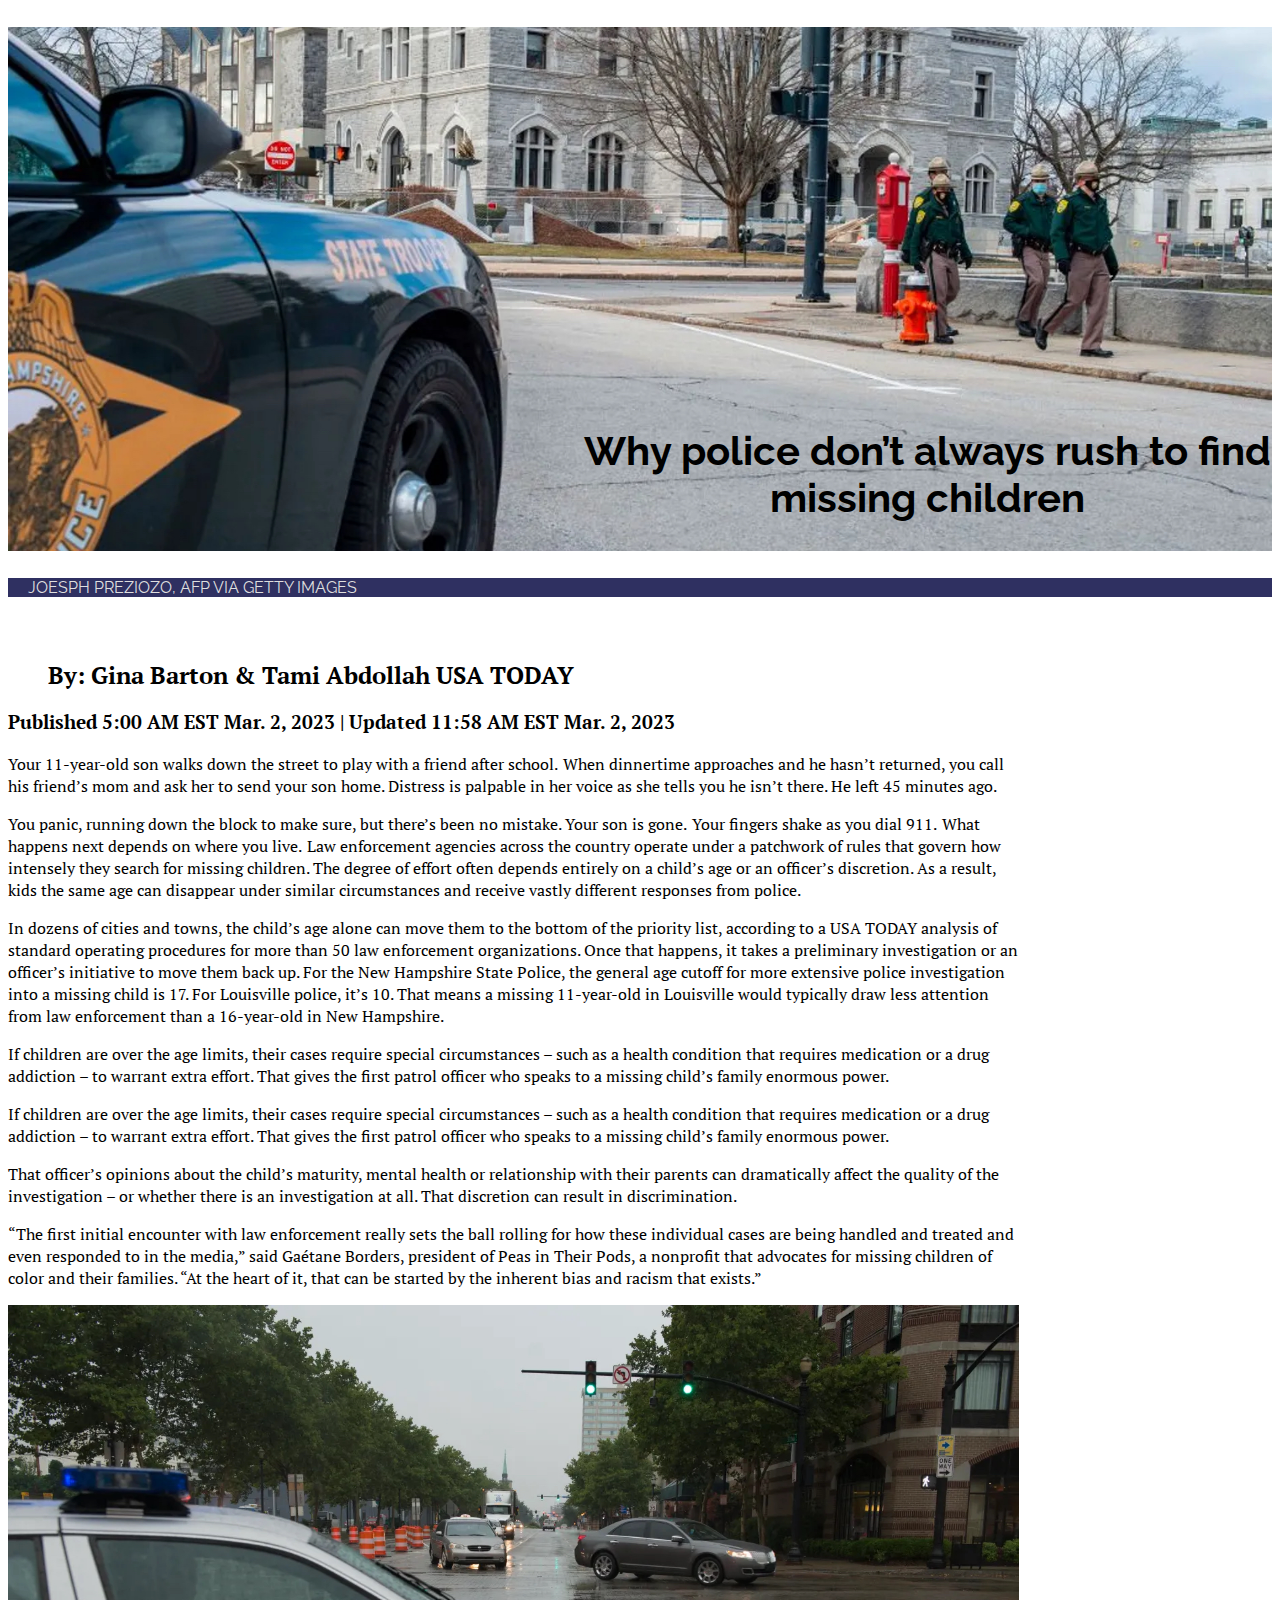
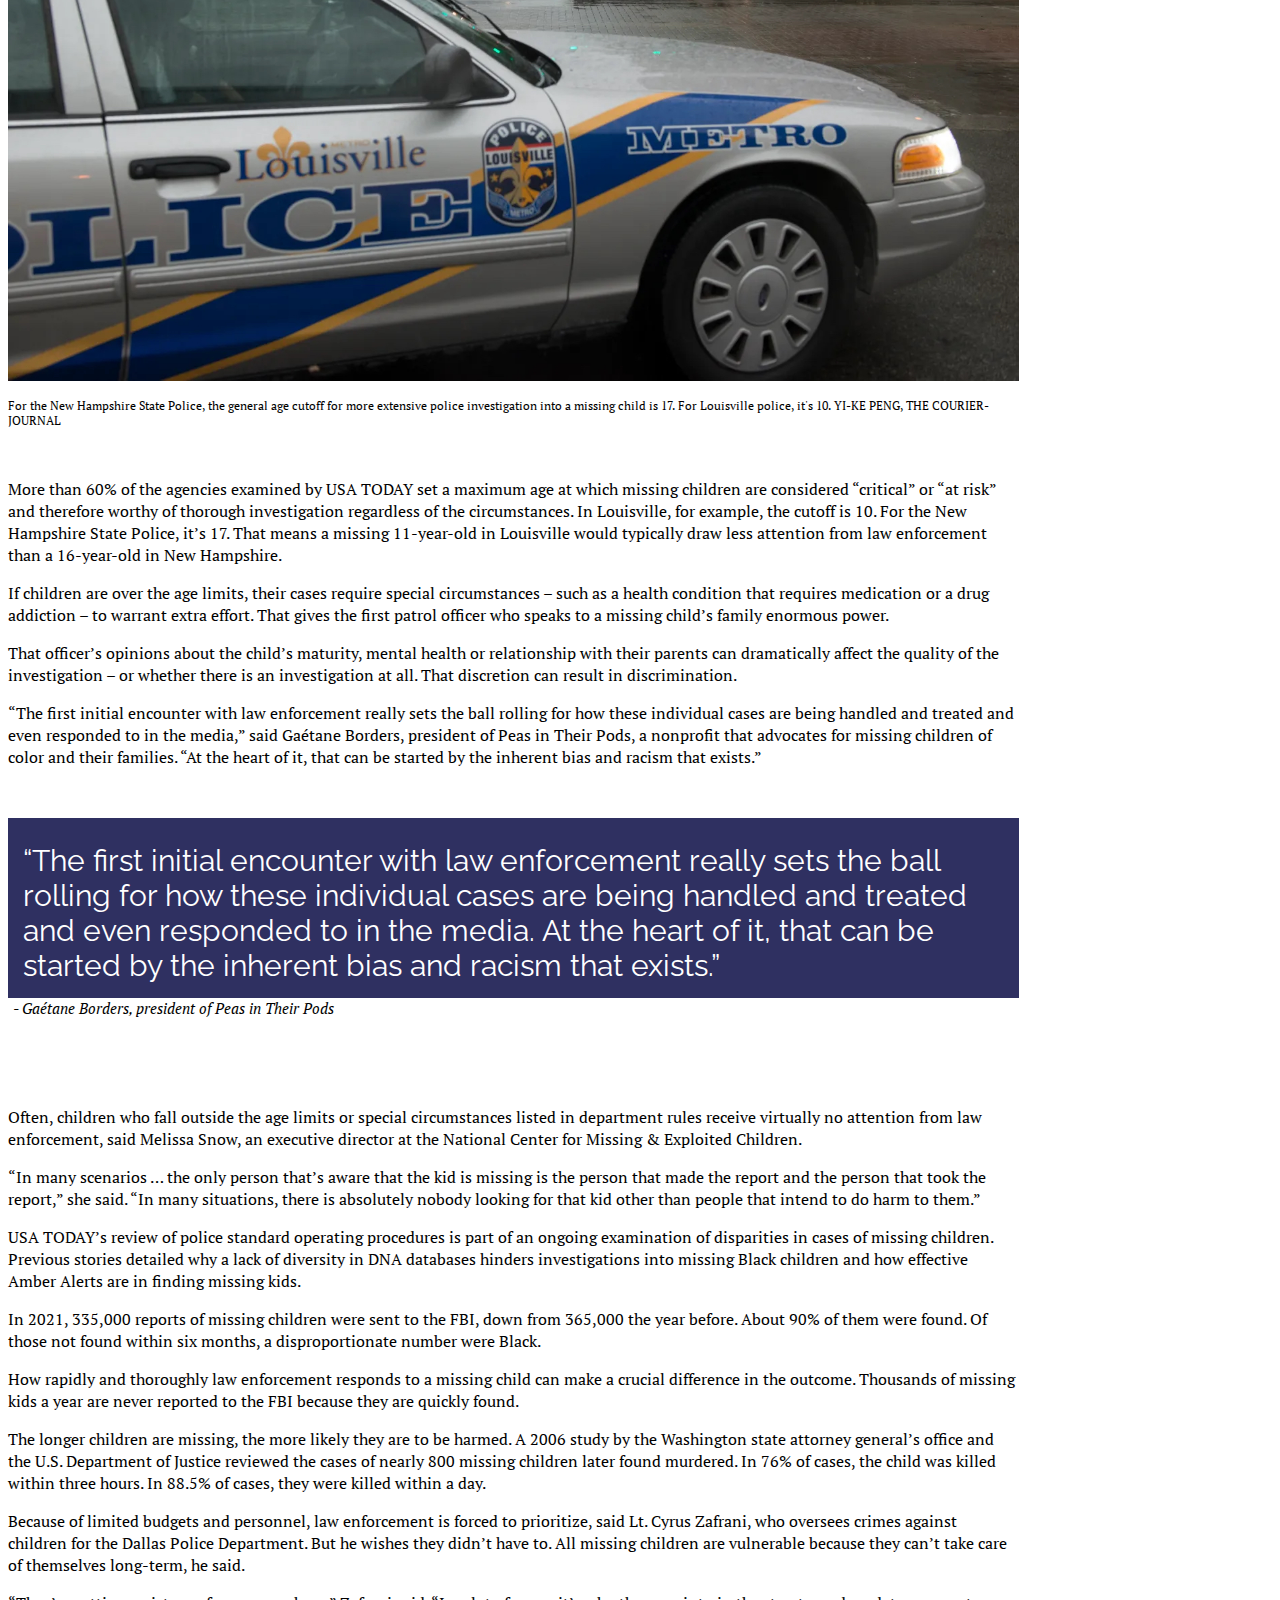
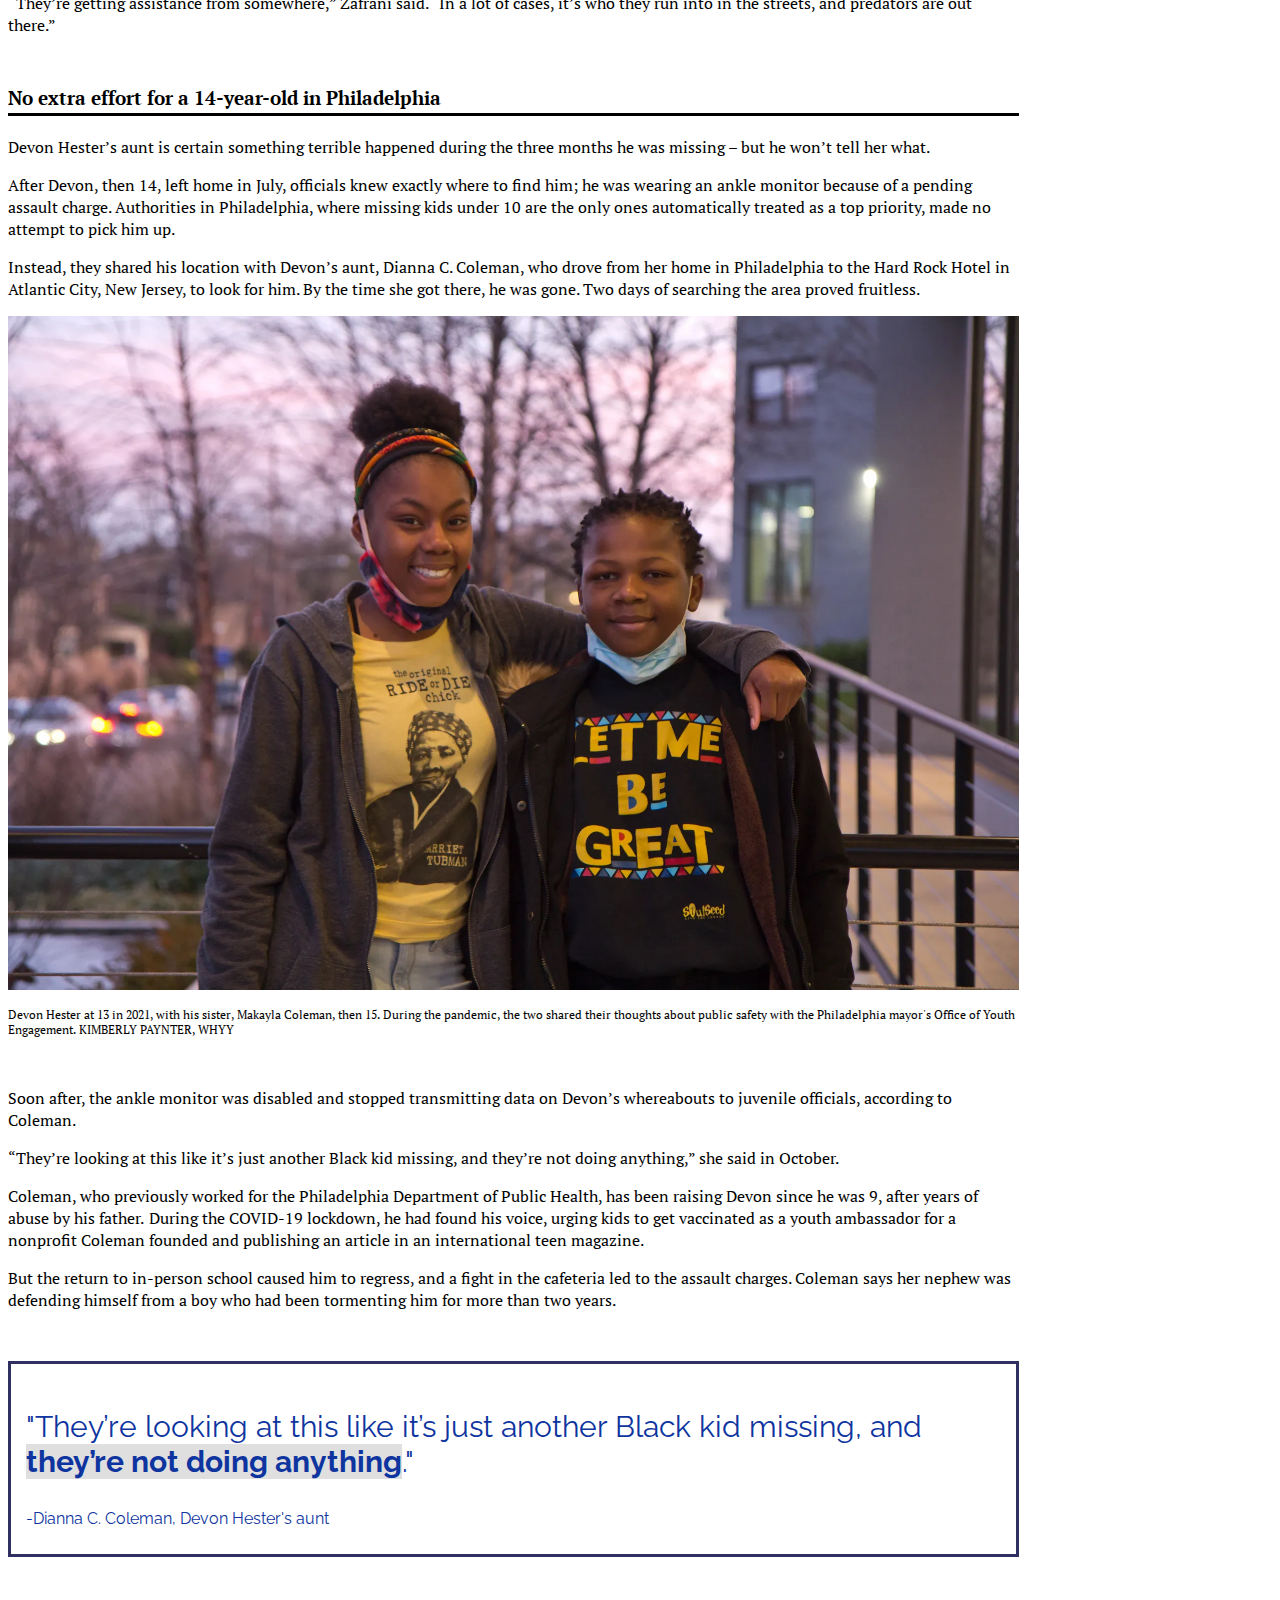
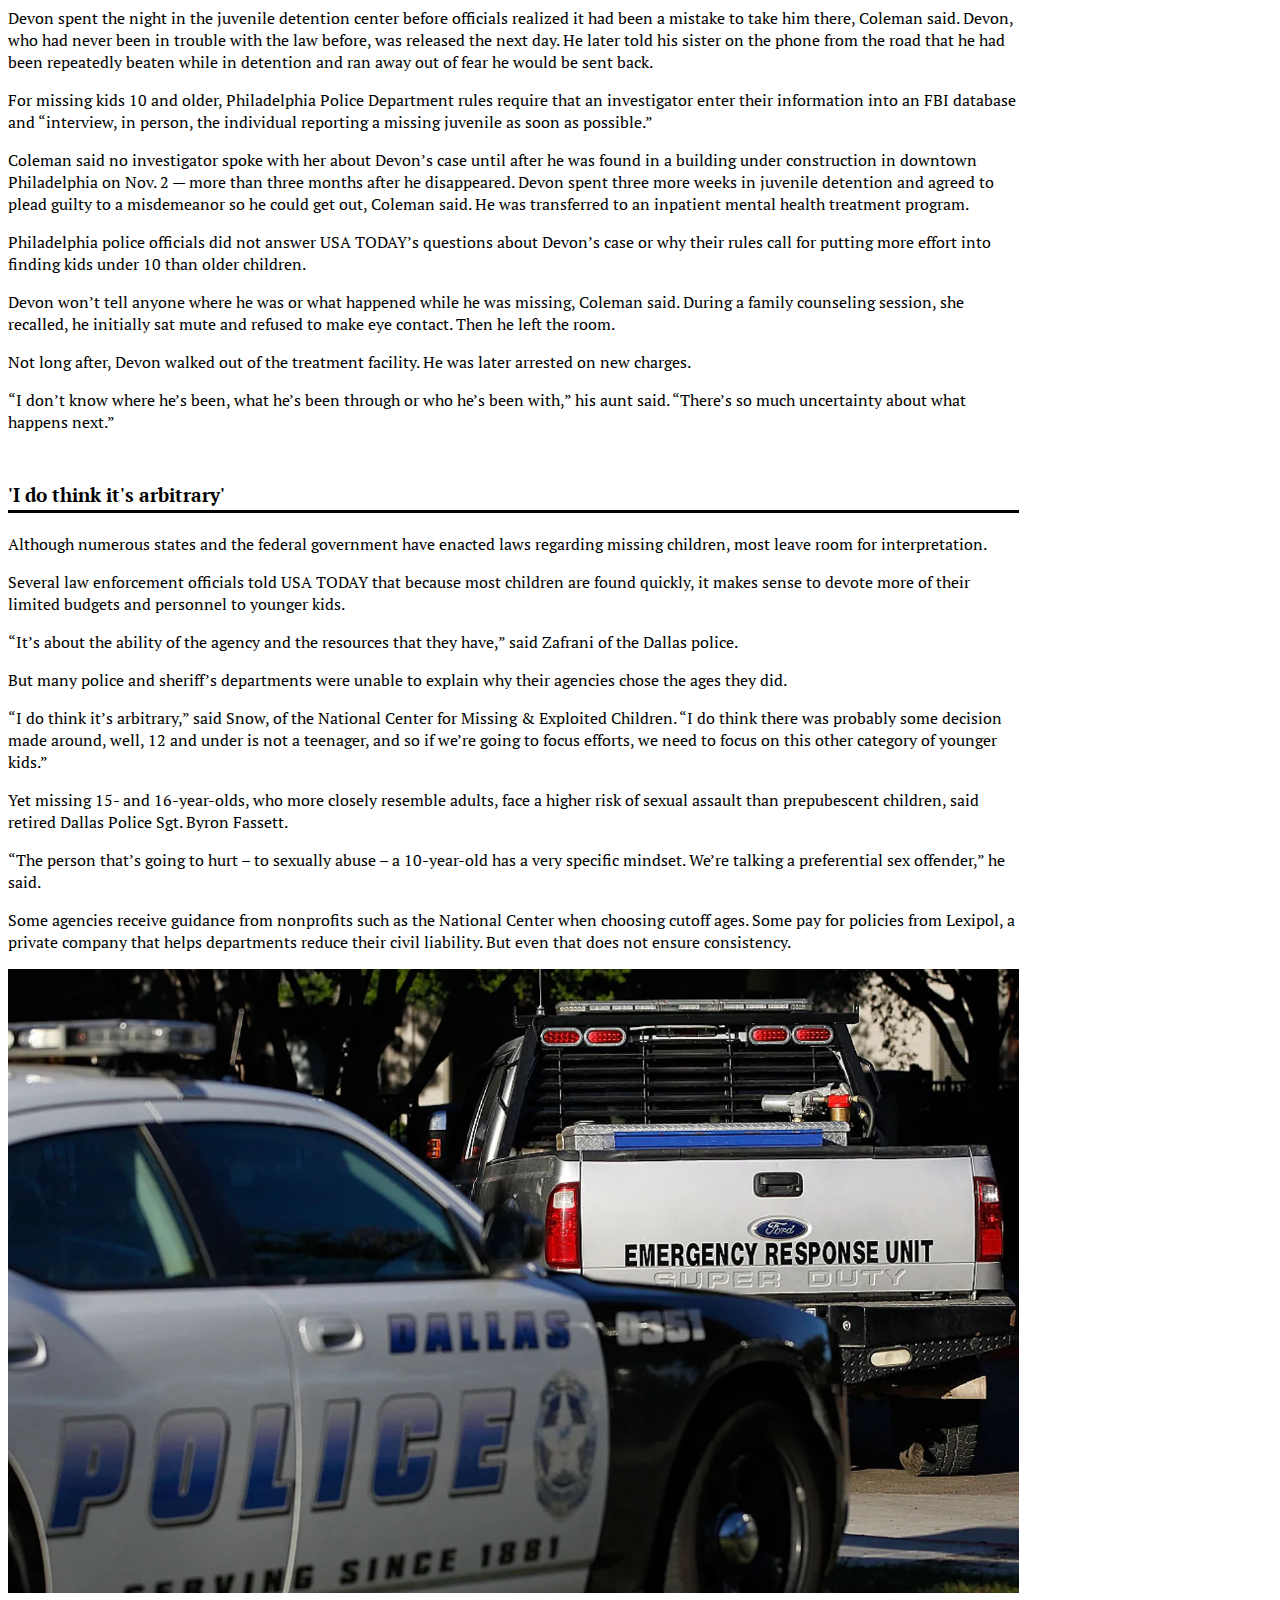
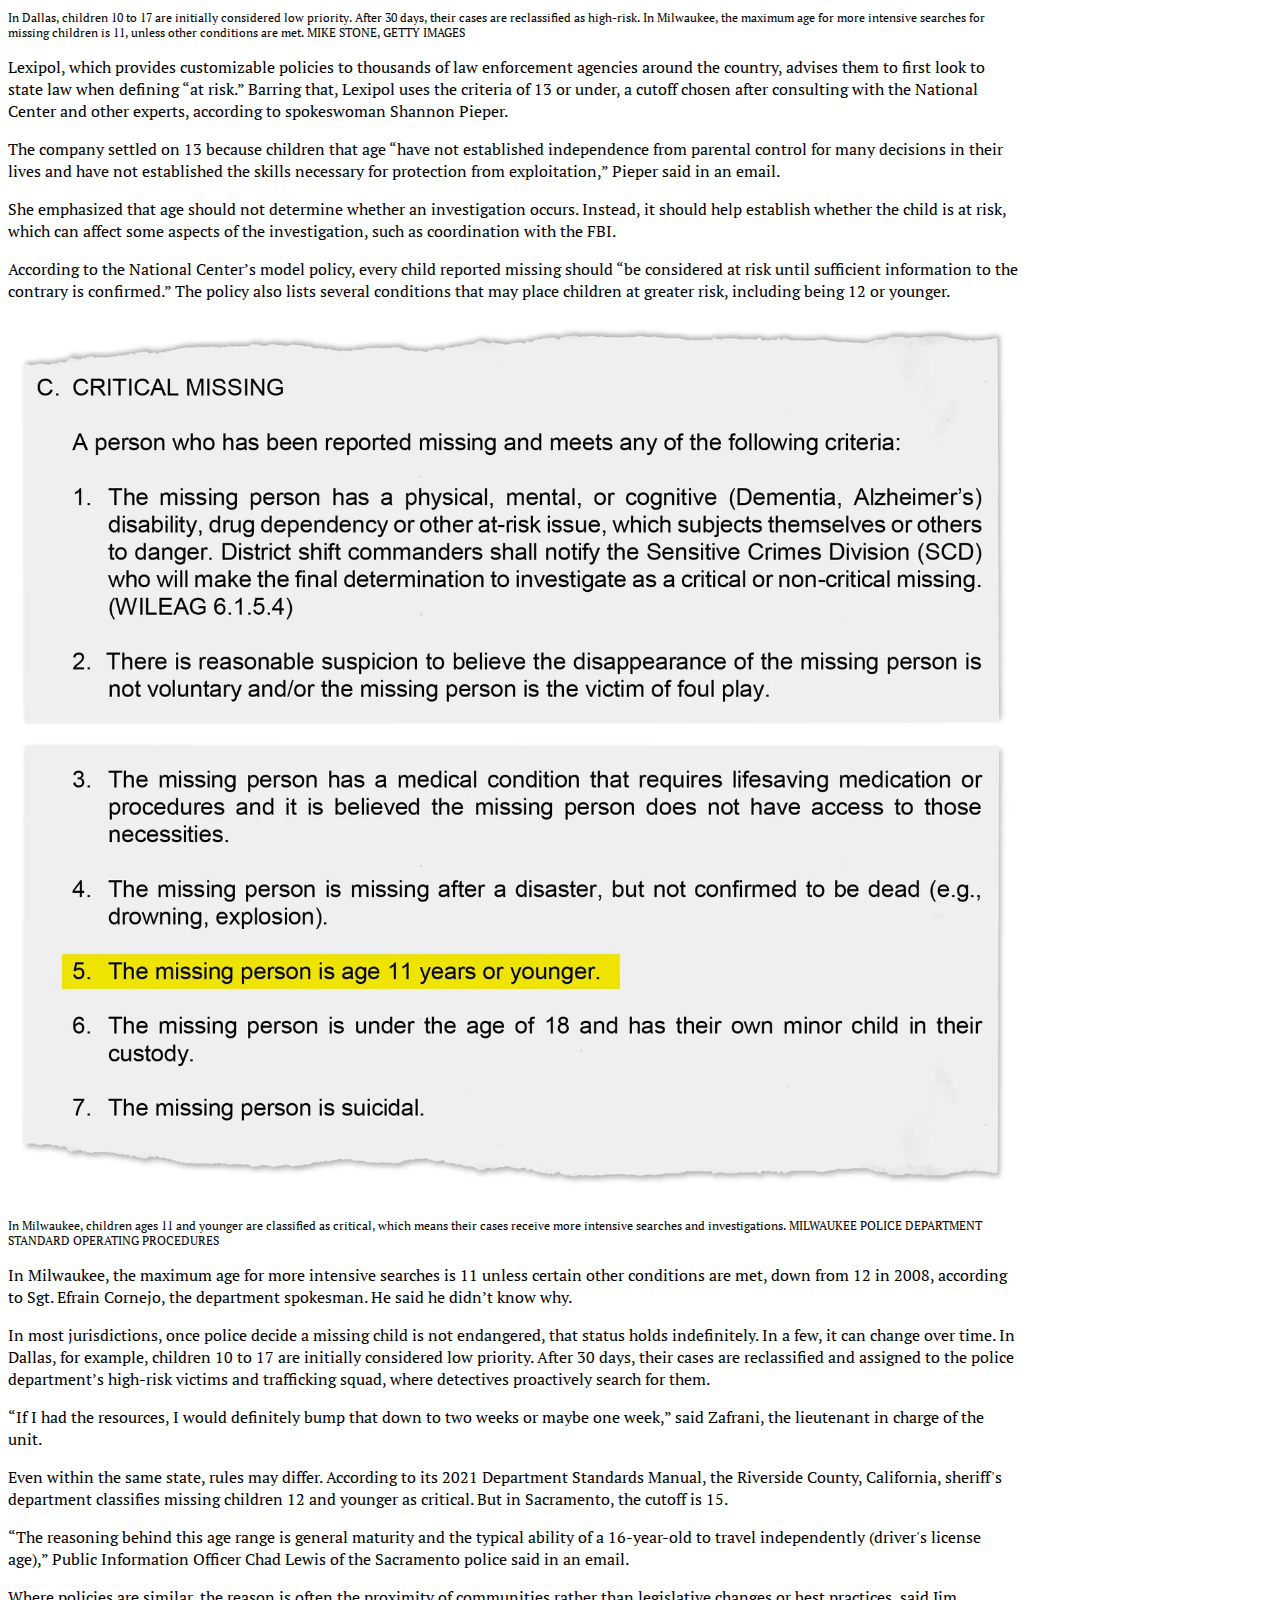
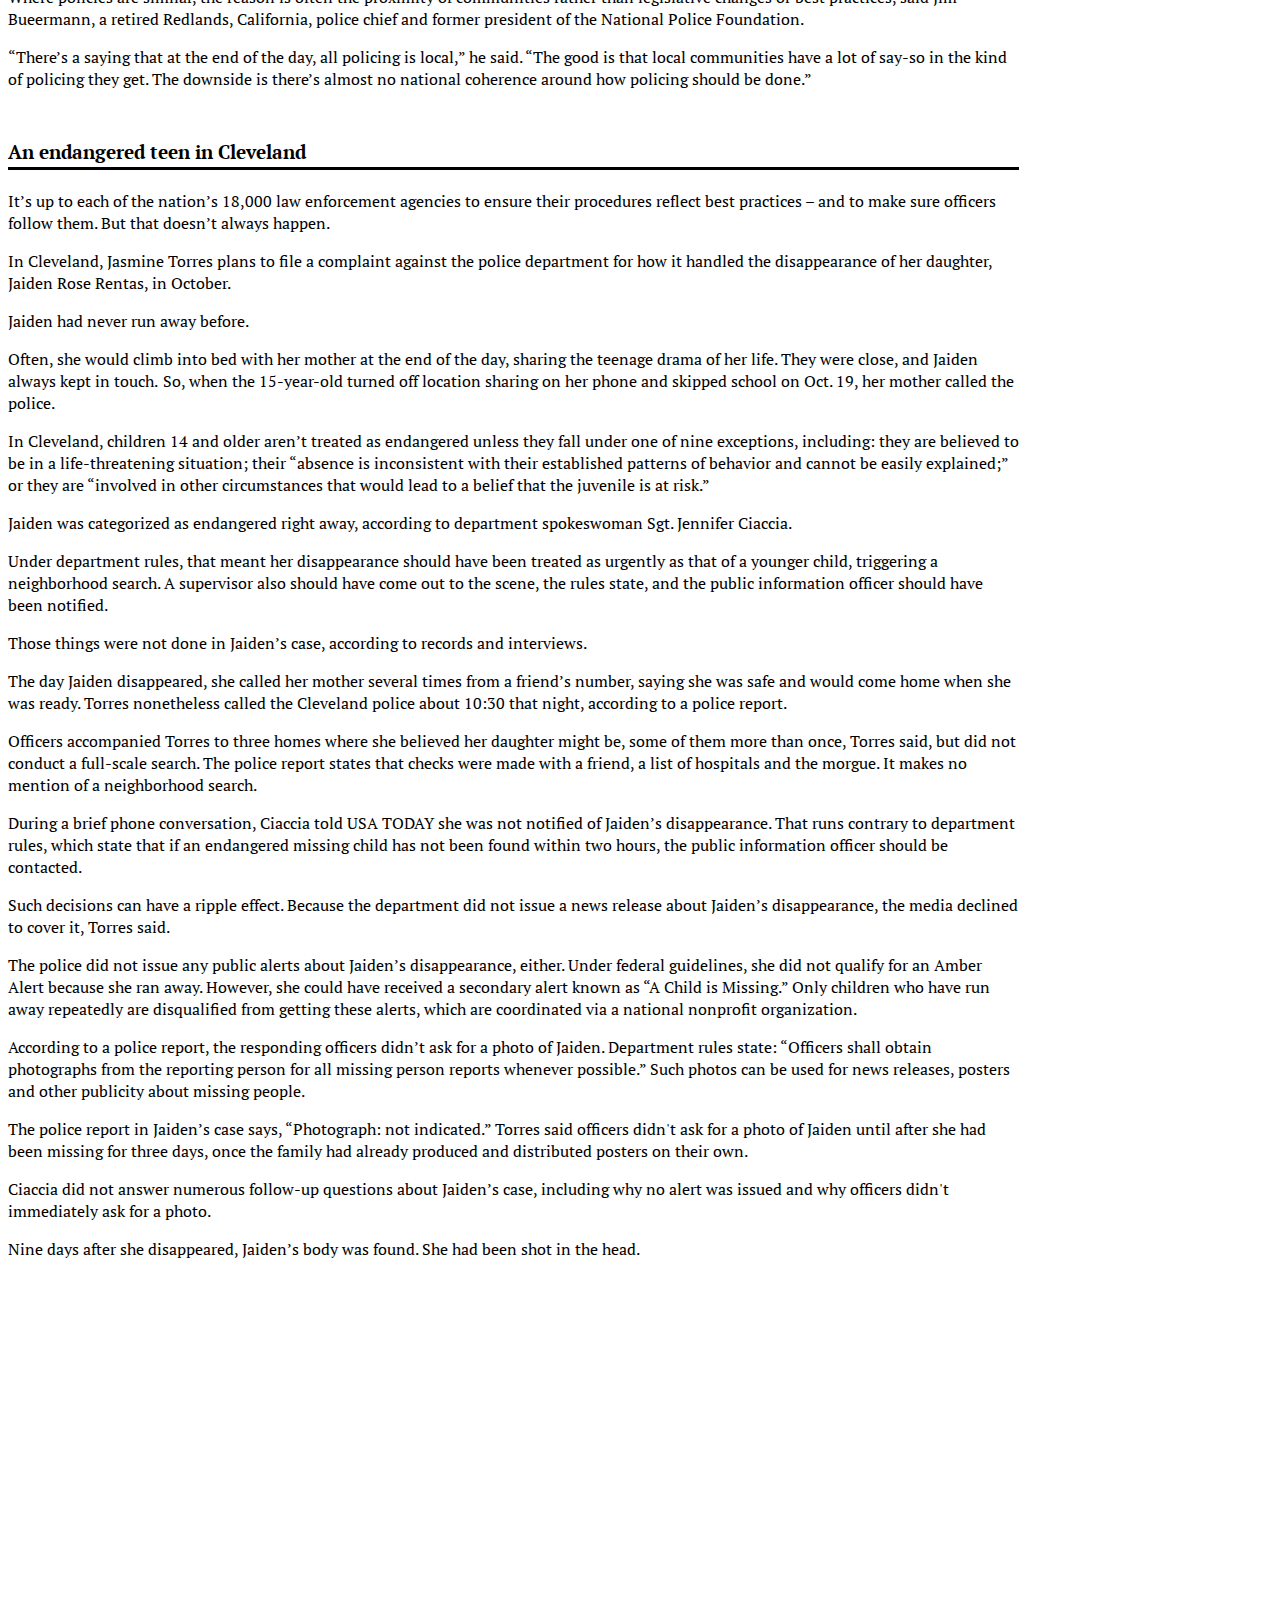
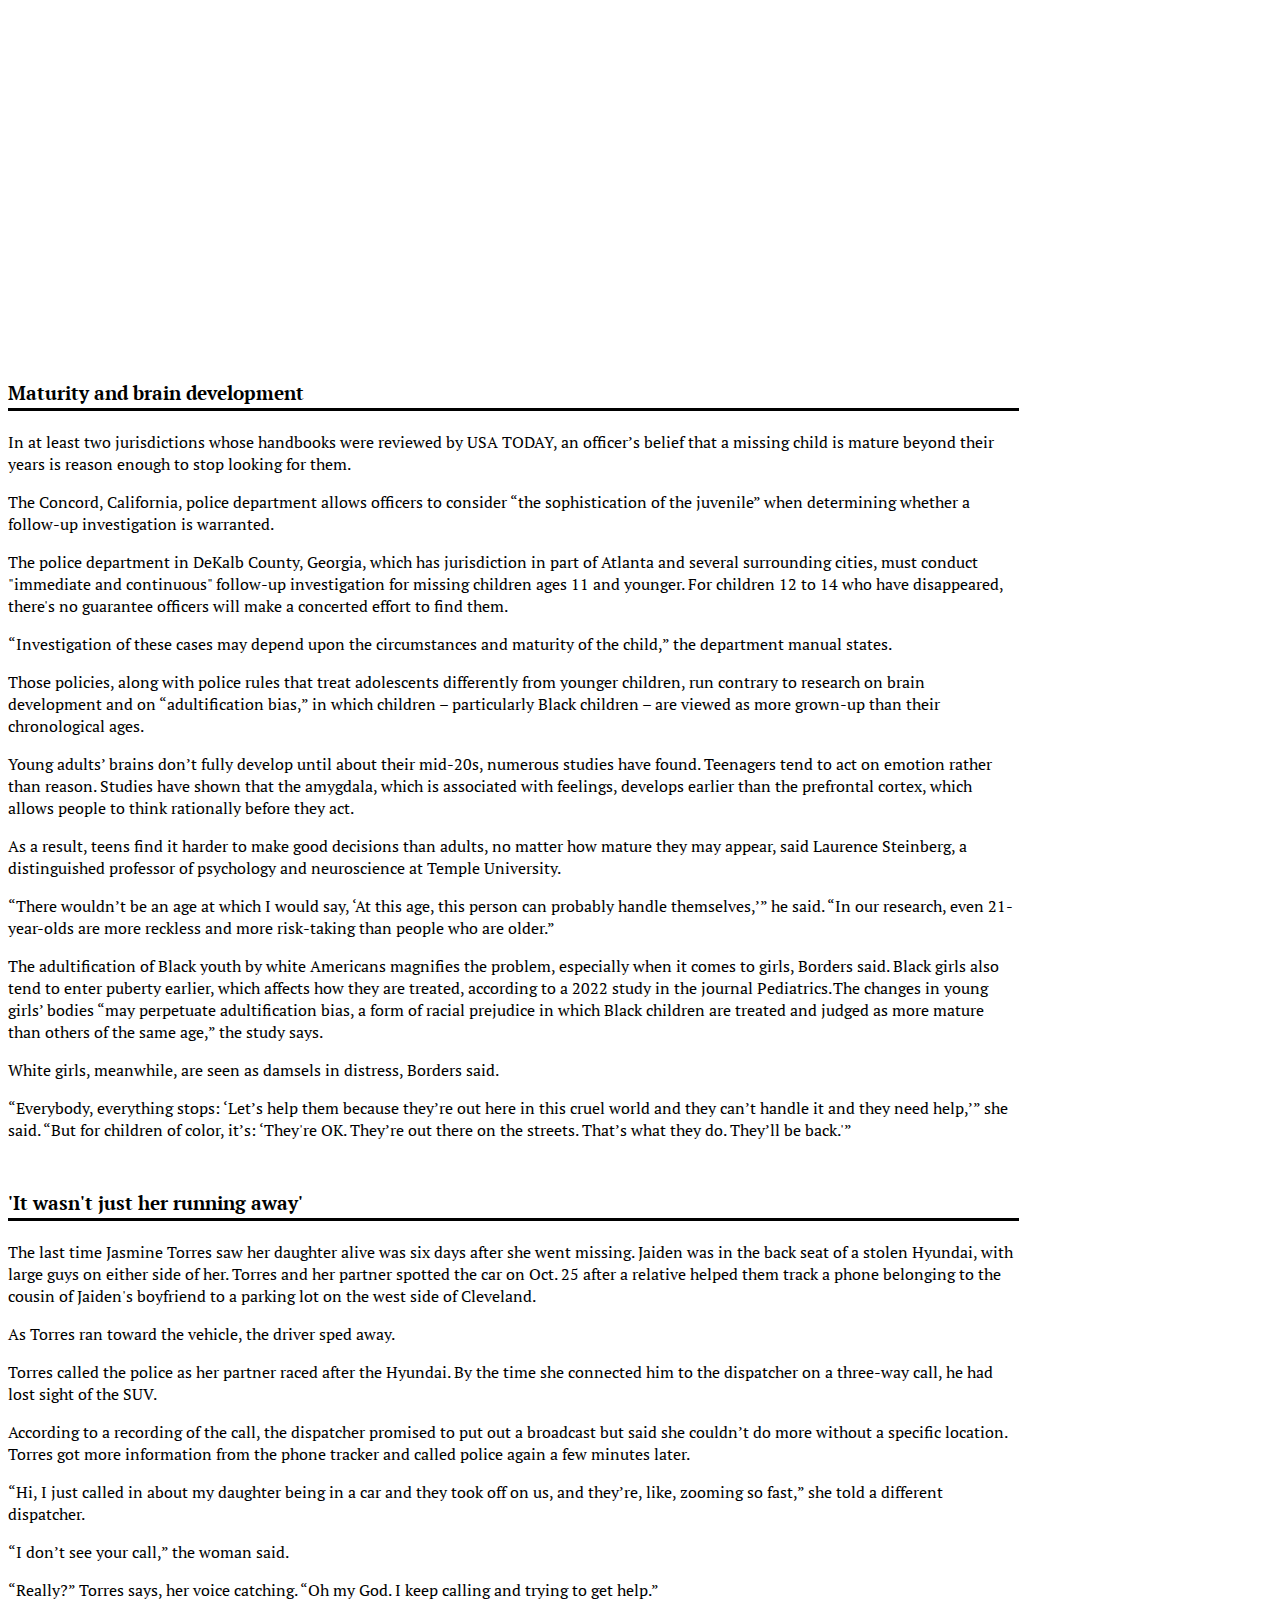
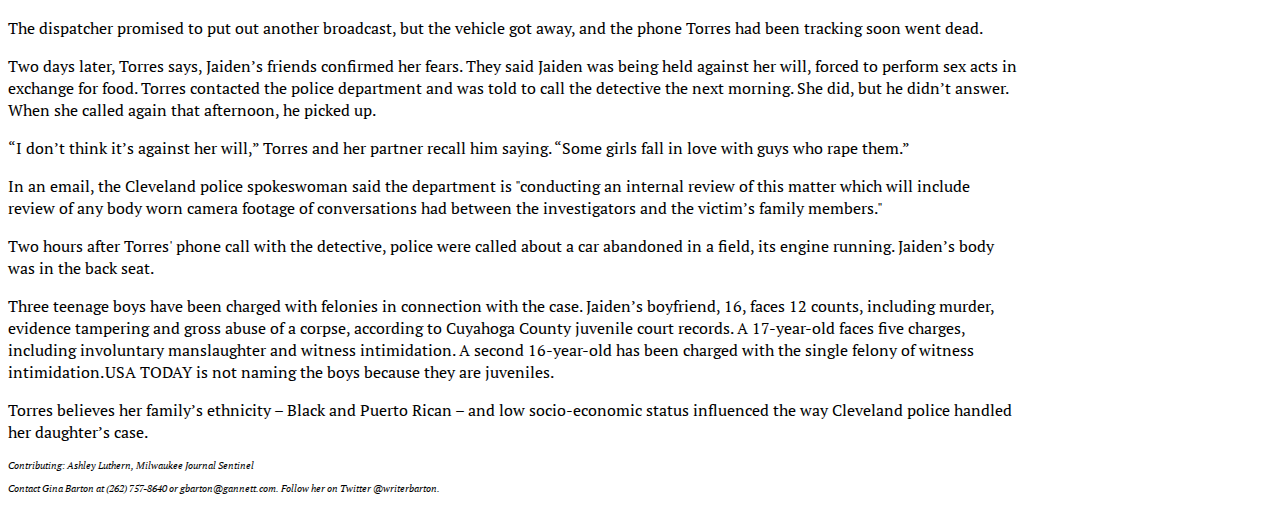
==== commit e18938f3: "updates" ====
--- a/final-project/index.html
+++ b/final-project/index.html
@@ -69,7 +69,7 @@
                 <p class="quote">“The first initial encounter with law enforcement really sets the ball rolling for how these individual cases are being handled and treated and even responded to in the media. At the heart of it, that can be started by the inherent bias and racism that exists.”   </p>
                 
                 <i><p class= "attribution">  - Gaétane Borders, president of Peas in Their Pods </p> </i>
-            </div> 
+            </div>   
                 
             <br> 
             <p>Often, children who fall outside the age limits or special circumstances listed in department rules receive virtually no attention from law enforcement, said Melissa Snow, an executive director at the National Center for Missing & Exploited Children.  </p>
--- a/final-project/style.css
+++ b/final-project/style.css
@@ -97,10 +97,6 @@
 
       h1 {
         padding: 450px 20px 30px 340px; 
-        font-family: 'Raleway', sans-serif;
-        font-weight: 700 ;
-        font-size: 35px ;
-        text-align: center ;
         }
     
     .body {
@@ -111,10 +107,6 @@
 
         h1 {
         padding: 400px 0px 30px 430px; 
-        font-family: 'Raleway', sans-serif;
-        font-weight: 700 ;
-        font-size: 40px ;
-        text-align: center ;
         }
         .body {
         width: 80% ;
@@ -124,12 +116,7 @@
 @media (min-width:1200px) {
      h1 {
         padding: 400px 0px 30px 575px; 
-        font-family: 'Raleway', sans-serif;
-        font-weight: 700 ;
-        font-size: 45px ;
-        text-align: center ;
         } 
-    
         .body {
         width: 80% ;
             }
